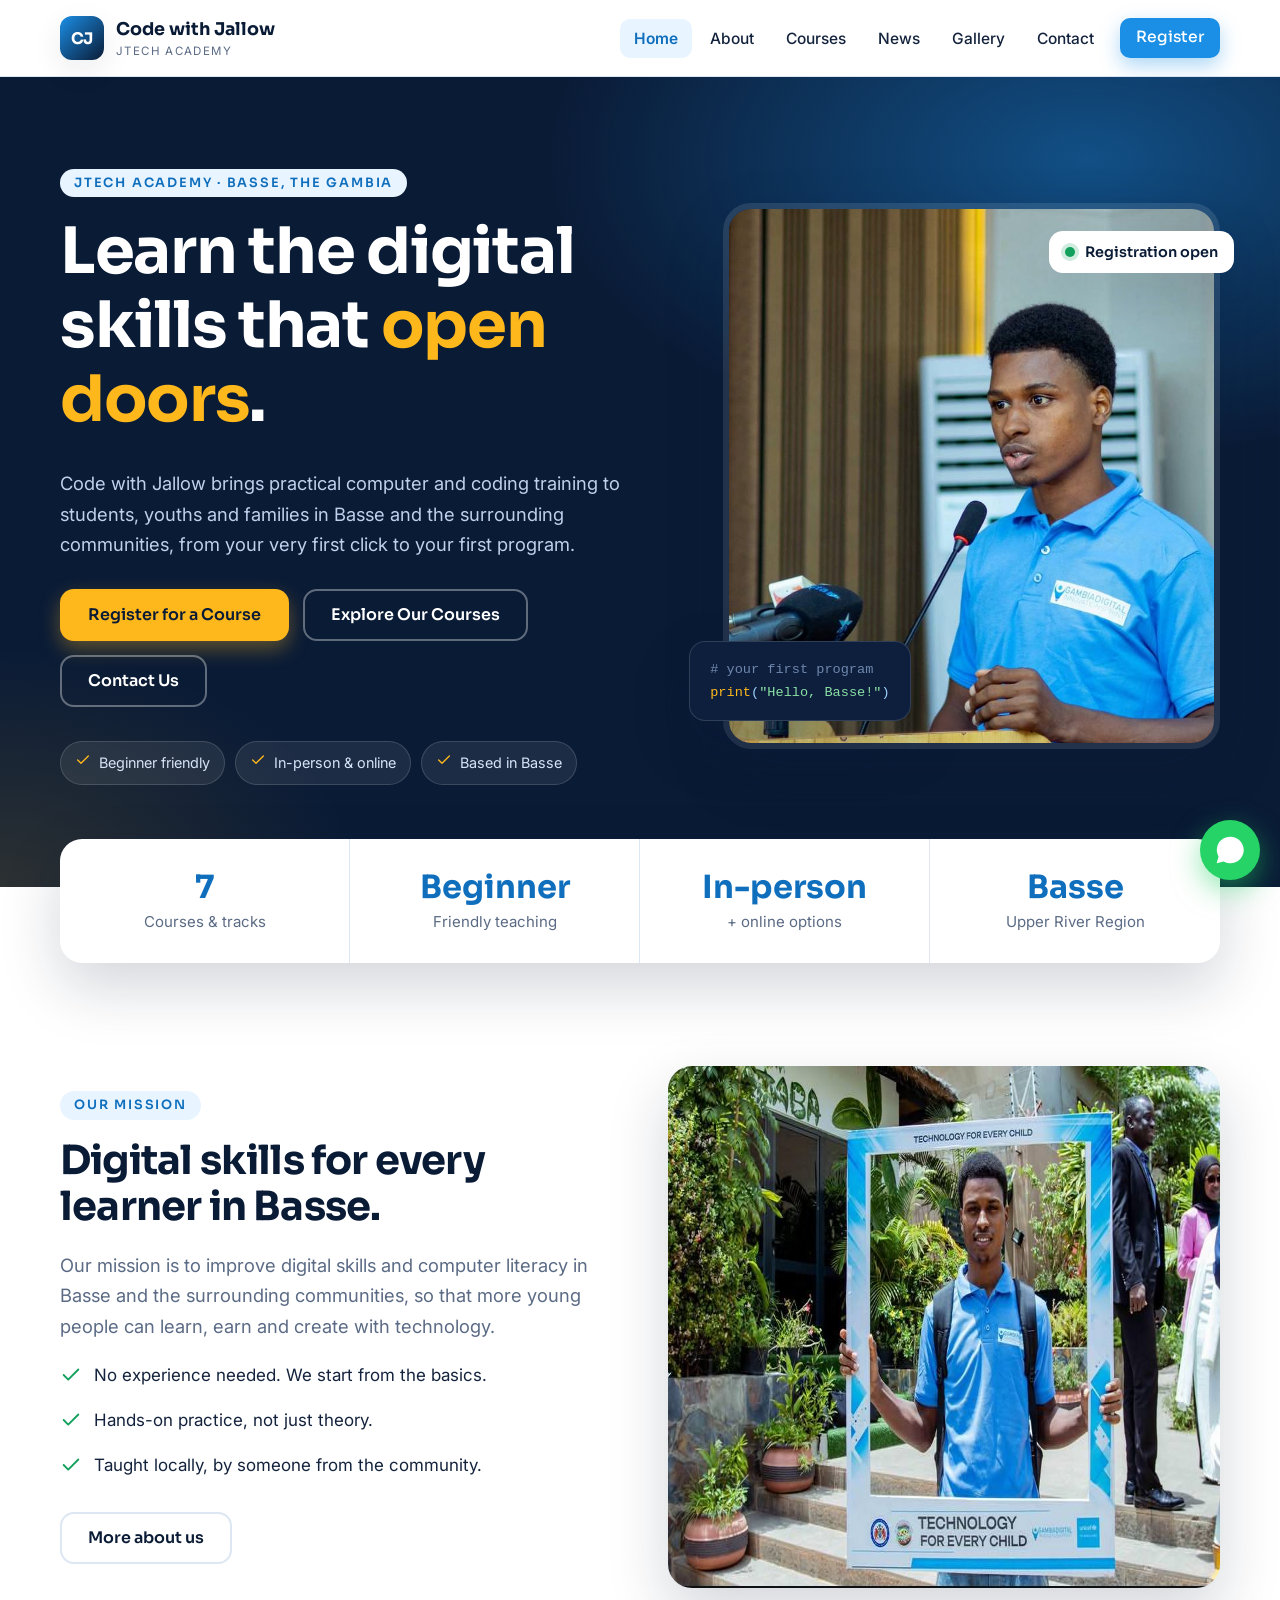
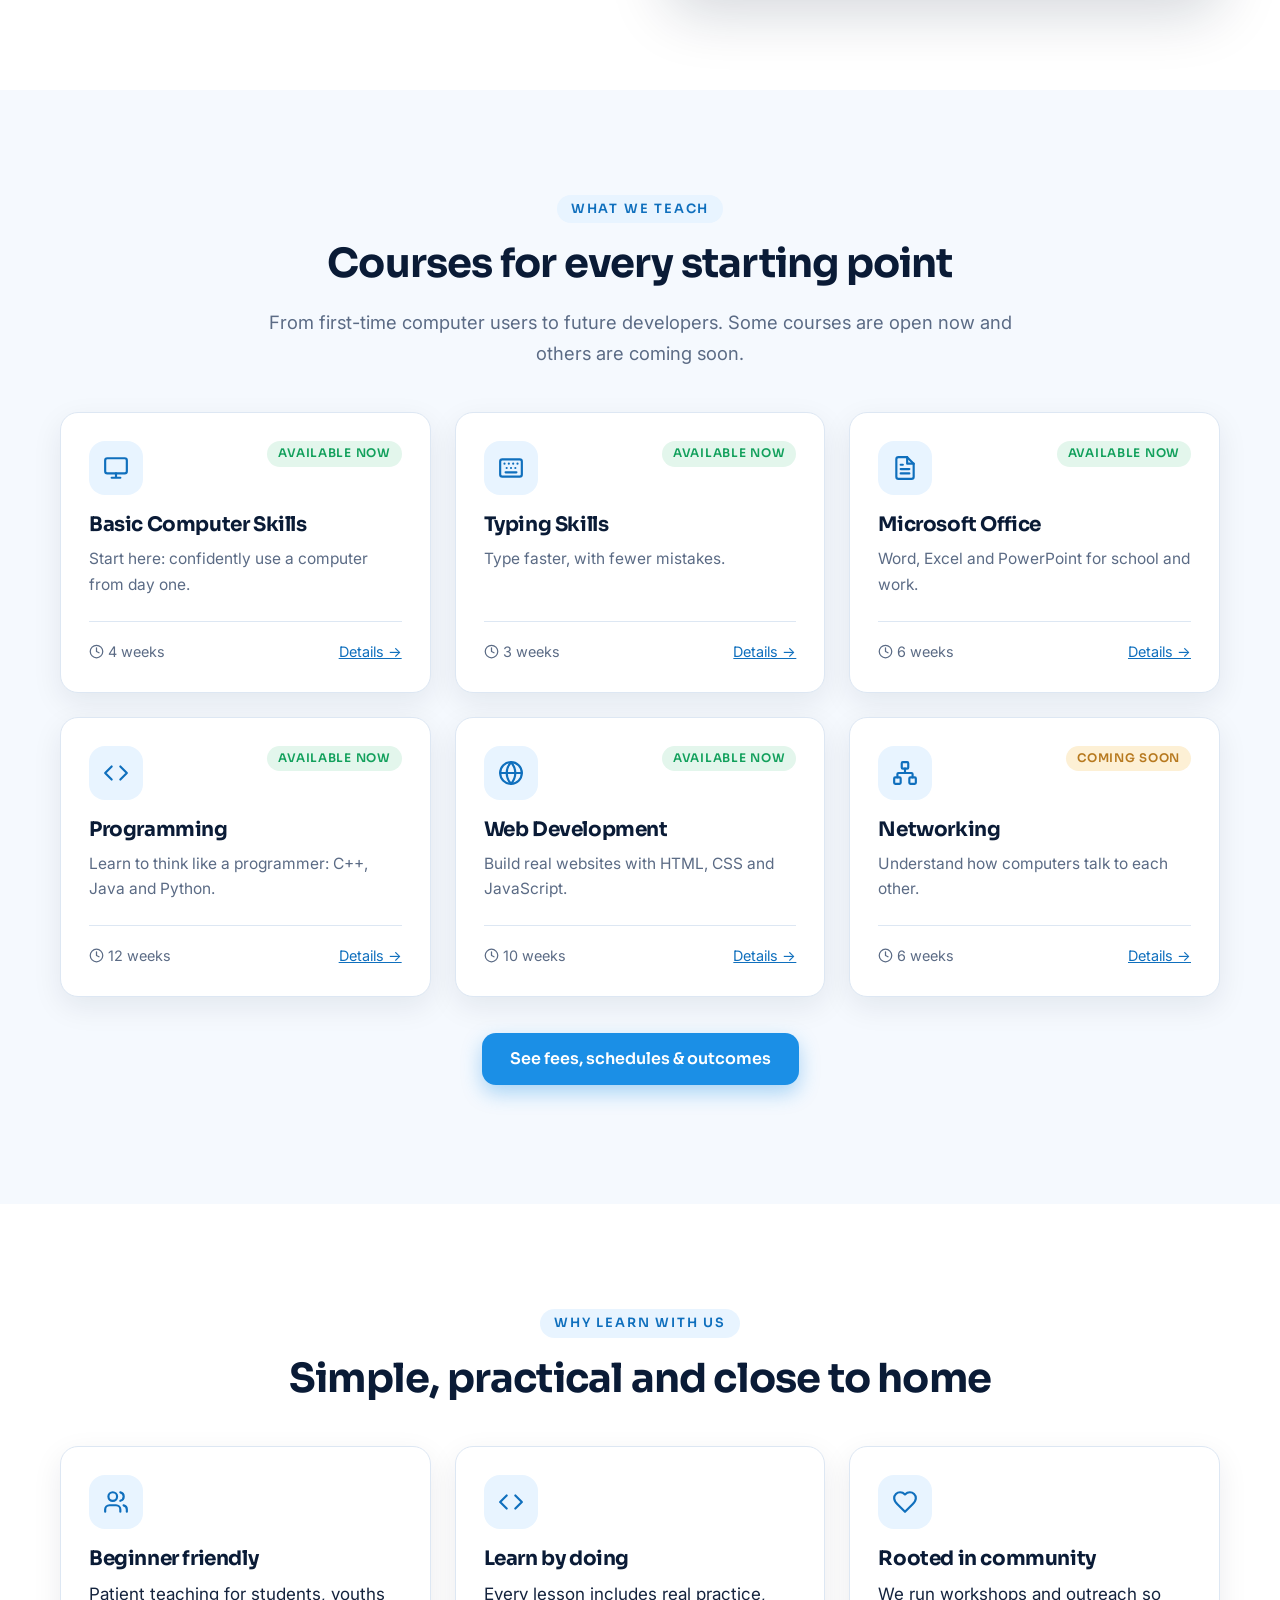
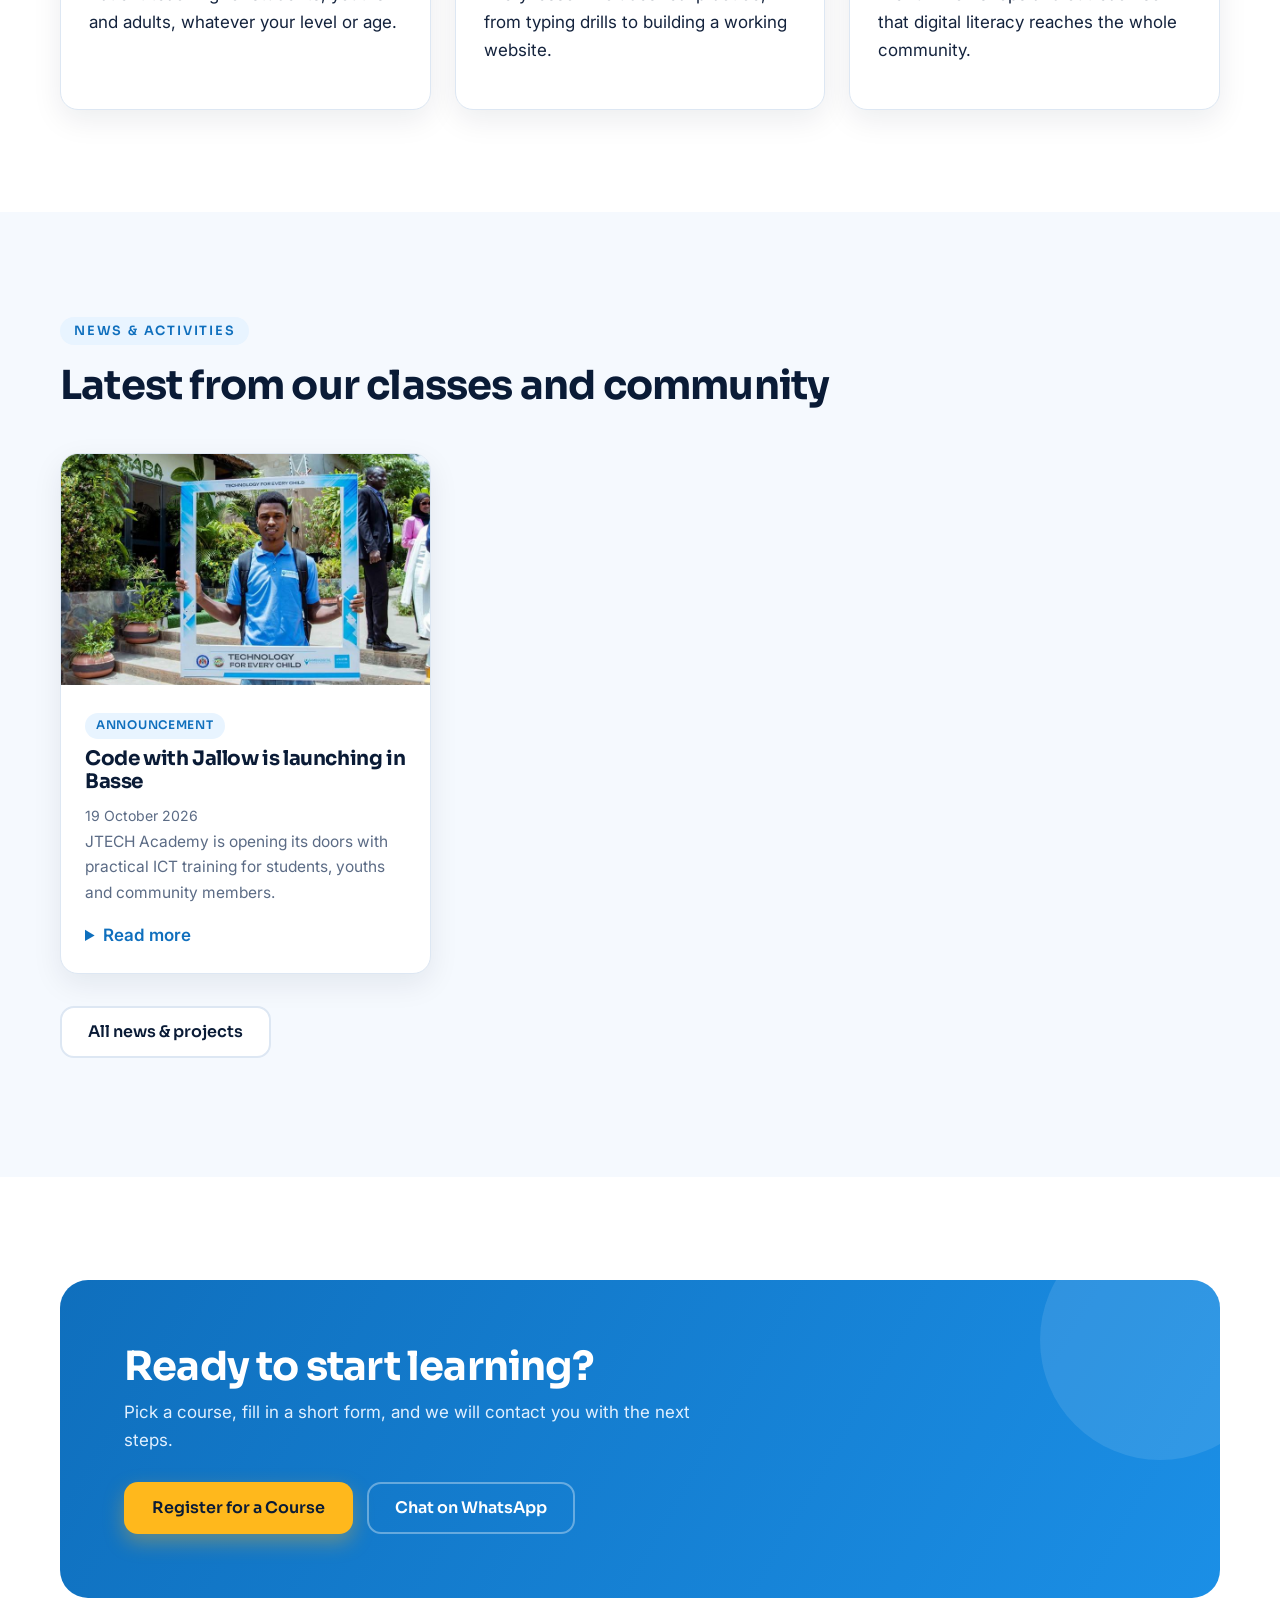
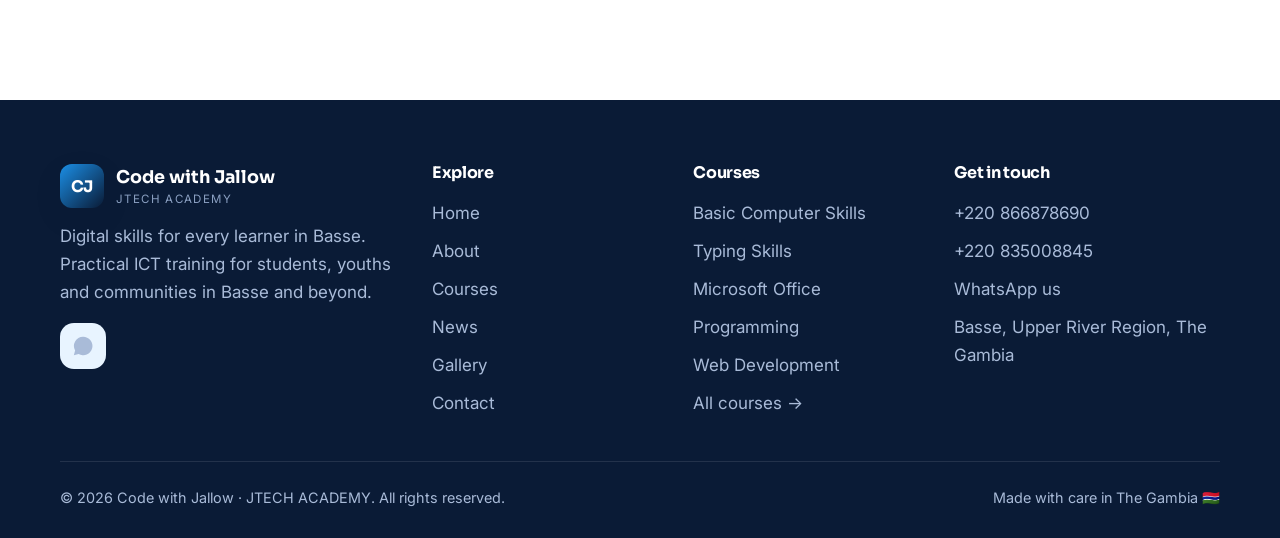
==== index.html @ c0a083db "rough work, V1" ====
<!doctype html>
<html lang="en">
<head>
  <meta charset="utf-8">
  <meta name="viewport" content="width=device-width, initial-scale=1">
  <title>Code with Jallow | ICT & Coding Training in Basse, The Gambia</title>
  <meta name="description" content="Code with Jallow (JTECH Academy) offers practical computer skills, typing, Microsoft Office, programming and web development training in Basse, Upper River Region, The Gambia. Register today.">
  <link rel="canonical" href="https://www.example.com/">
  <meta property="og:title" content="Code with Jallow | ICT & Coding Training in Basse">
  <meta property="og:description" content="Practical digital skills training for students, youths and communities in Basse, The Gambia.">
  <meta property="og:type" content="website">
  <meta property="og:image" content="images/jallow-tech-for-every-child.jpg">
  <meta name="theme-color" content="#0a1b36">
  <link rel="icon" href="images/favicon.svg" type="image/svg+xml">
  <link rel="preconnect" href="https://fonts.googleapis.com">
  <link rel="preconnect" href="https://fonts.gstatic.com" crossorigin>
  <link href="https://fonts.googleapis.com/css2?family=Inter:wght@400;500;600&family=Sora:wght@500;600;700&display=swap" rel="stylesheet">
  <link rel="stylesheet" href="css/style.css">
  <script type="application/ld+json">
  {"@context":"https://schema.org","@type":"EducationalOrganization","name":"Code with Jallow","alternateName":"JTECH Academy","description":"ICT and programming training in Basse, The Gambia","address":{"@type":"PostalAddress","addressLocality":"Basse","addressRegion":"Upper River Region","addressCountry":"GM"},"telephone":["+220866878690","+220835008845"]}
  </script>
</head>
<body data-page="home">
  <a class="skip" href="#main">Skip to content</a>
  <header id="site-header"></header>

  <main id="main">
    <section class="hero">
      <div class="container">
        <div>
          <span class="eyebrow">JTECH Academy · Basse, The Gambia</span>
          <h1>Learn the digital skills that <em>open doors</em>.</h1>
          <p class="lead">Code with Jallow brings practical computer and coding training to students, youths and families in Basse and the surrounding communities, from your very first click to your first program.</p>
          <div class="btn-row">
            <a class="btn btn-sun" href="register.html">Register for a Course</a>
            <a class="btn btn-ghost" href="courses.html">Explore Our Courses</a>
            <a class="btn btn-ghost" href="contact.html">Contact Us</a>
          </div>
          <div class="hero-badges">
            <span class="badge"><span data-icon="check"></span>Beginner friendly</span>
            <span class="badge"><span data-icon="check"></span>In-person &amp; online</span>
            <span class="badge"><span data-icon="check"></span>Based in Basse</span>
          </div>
        </div>
        <div class="hero-visual">
          <div class="hero-photo"><img src="images/jallow-speaking.jpg" alt="Jallow speaking at a digital innovation event" width="828" height="958" fetchpriority="high"></div>
          <div class="float-chip"><span class="dot"></span>Registration open</div>
          <div class="code-card" aria-hidden="true">
            <span class="c"># your first program</span><br>
            <span class="k">print</span>(<span class="s">"Hello, Basse!"</span>)
          </div>
        </div>
      </div>
    </section>

    <section class="stats">
      <div class="container">
        <div class="stats-grid">
          <div class="stat"><strong>7</strong><span>Courses &amp; tracks</span></div>
          <div class="stat"><strong>Beginner</strong><span>Friendly teaching</span></div>
          <div class="stat"><strong>In-person</strong><span>+ online options</span></div>
          <div class="stat"><strong>Basse</strong><span>Upper River Region</span></div>
        </div>
      </div>
    </section>

    <section class="section">
      <div class="container split">
        <div>
          <span class="eyebrow">Our mission</span>
          <h2>Digital skills for every learner in Basse.</h2>
          <p class="lead">Our mission is to improve digital skills and computer literacy in Basse and the surrounding communities, so that more young people can learn, earn and create with technology.</p>
          <ul class="checks">
            <li><span data-icon="check"></span>No experience needed. We start from the basics.</li>
            <li><span data-icon="check"></span>Hands-on practice, not just theory.</li>
            <li><span data-icon="check"></span>Taught locally, by someone from the community.</li>
          </ul>
          <a class="btn btn-outline" href="about.html">More about us</a>
        </div>
        <img src="images/jallow-tech-for-every-child.jpg" alt="Jallow holding a 'Technology for Every Child' frame" loading="lazy" width="828" height="522">
      </div>
    </section>

    <section class="section soft">
      <div class="container">
        <div class="section-head center">
          <span class="eyebrow">What we teach</span>
          <h2>Courses for every starting point</h2>
          <p class="lead">From first-time computer users to future developers. Some courses are open now and others are coming soon.</p>
        </div>
        <div class="grid grid-3" data-render="featured-courses"></div>
        <p class="center" style="margin-top:36px"><a class="btn btn-primary" href="courses.html">See fees, schedules &amp; outcomes</a></p>
      </div>
    </section>

    <section class="section">
      <div class="container">
        <div class="section-head center">
          <span class="eyebrow">Why learn with us</span>
          <h2>Simple, practical and close to home</h2>
        </div>
        <div class="grid grid-3">
          <div class="card reveal"><div class="icon-box" data-icon="users"></div><h3>Beginner friendly</h3><p>Patient teaching for students, youths and adults, whatever your level or age.</p></div>
          <div class="card reveal"><div class="icon-box" data-icon="code"></div><h3>Learn by doing</h3><p>Every lesson includes real practice, from typing drills to building a working website.</p></div>
          <div class="card reveal"><div class="icon-box" data-icon="heart"></div><h3>Rooted in community</h3><p>We run workshops and outreach so that digital literacy reaches the whole community.</p></div>
        </div>
      </div>
    </section>

    <section class="section soft">
      <div class="container">
        <div class="section-head">
          <span class="eyebrow">News &amp; activities</span>
          <h2>Latest from our classes and community</h2>
        </div>
        <div class="grid grid-3" data-render="latest-posts"></div>
        <p style="margin-top:32px"><a class="btn btn-outline" href="news.html">All news &amp; projects</a></p>
      </div>
    </section>

    <section class="section">
      <div class="container">
        <div class="cta">
          <div style="position:relative;z-index:1">
            <h2>Ready to start learning?</h2>
            <p>Pick a course, fill in a short form, and we will contact you with the next steps.</p>
          </div>
          <div class="btn-row">
            <a class="btn btn-sun" href="register.html">Register for a Course</a>
            <a class="btn btn-ghost" data-wa="Hello! I would like to know more about Code with Jallow." href="#" target="_blank" rel="noopener">Chat on WhatsApp</a>
          </div>
        </div>
      </div>
    </section>
  </main>

  <footer id="site-footer"></footer>
  <script src="js/data.js"></script>
  <script src="js/main.js"></script>
</body>
</html>
---- css/style.css ----
/* ==========================================================================
   Code with Jallow — styles
   Palette taken from the brand photos: sky blue + deep navy + sun yellow.
   ========================================================================== */
:root {
  --navy: #0a1b36;
  --navy-2: #12294d;
  --blue: #1b8fe6;
  --blue-dark: #0f6fbd;
  --sky: #e8f4ff;
  --sun: #ffb81c;
  --ink: #14233d;
  --muted: #5b6b85;
  --line: #dde7f3;
  --bg: #ffffff;
  --soft: #f5f9fe;
  --ok: #12a05c;
  --soon: #b7791f;
  --radius: 18px;
  --shadow: 0 10px 30px rgba(10, 27, 54, 0.08);
  --shadow-lg: 0 24px 60px rgba(10, 27, 54, 0.18);
  --font-head: "Sora", system-ui, sans-serif;
  --font-body: "Inter", system-ui, sans-serif;
}

*, *::before, *::after { box-sizing: border-box; }
html { scroll-behavior: smooth; }
body {
  margin: 0;
  font-family: var(--font-body);
  color: var(--ink);
  background: var(--bg);
  line-height: 1.65;
  font-size: 17px;
  -webkit-font-smoothing: antialiased;
}
img { max-width: 100%; display: block; }
a { color: var(--blue-dark); }
h1, h2, h3, h4 { font-family: var(--font-head); line-height: 1.15; margin: 0 0 .5em; color: var(--navy); letter-spacing: -0.02em; }
h1 { font-size: clamp(2.3rem, 5.4vw, 4rem); }
h2 { font-size: clamp(1.7rem, 3.4vw, 2.5rem); }
h3 { font-size: 1.25rem; }
p { margin: 0 0 1em; }
.container { width: min(1160px, 100% - 40px); margin-inline: auto; }
.section { padding: clamp(56px, 8vw, 104px) 0; }
.section.soft { background: var(--soft); }
.section.dark { background: var(--navy); color: #cfdcf2; }
.section.dark h2, .section.dark h3 { color: #fff; }
.eyebrow {
  display: inline-block; font: 600 .8rem/1 var(--font-head); letter-spacing: .14em; text-transform: uppercase;
  color: var(--blue-dark); background: var(--sky); padding: 8px 14px; border-radius: 99px; margin-bottom: 18px;
}
.dark .eyebrow { background: rgba(255,255,255,.1); color: var(--sun); }
.lead { font-size: 1.15rem; color: var(--muted); max-width: 62ch; }
.dark .lead { color: #b6c6e2; }
.center { text-align: center; }
.center .lead { margin-inline: auto; }
.section-head { margin-bottom: 44px; }
.skip { position: absolute; left: -999px; top: 8px; background: var(--sun); color: var(--navy); padding: 10px 16px; border-radius: 8px; z-index: 100; }
.skip:focus { left: 8px; }
:focus-visible { outline: 3px solid var(--sun); outline-offset: 3px; }

/* Buttons */
.btn {
  display: inline-flex; align-items: center; justify-content: center; gap: 10px;
  font: 600 1rem/1 var(--font-head); padding: 16px 26px; border-radius: 14px; border: 2px solid transparent;
  text-decoration: none; cursor: pointer; transition: transform .15s ease, box-shadow .15s ease, background .15s ease;
}
.btn:hover { transform: translateY(-2px); }
.btn-primary { background: var(--blue); color: #fff; box-shadow: 0 8px 20px rgba(27,143,230,.35); }
.btn-primary:hover { background: var(--blue-dark); }
.btn-sun { background: var(--sun); color: var(--navy); box-shadow: 0 8px 20px rgba(255,184,28,.35); }
.btn-ghost { background: transparent; border-color: rgba(255,255,255,.35); color: #fff; }
.btn-ghost:hover { background: rgba(255,255,255,.1); }
.btn-outline { border-color: var(--line); color: var(--navy); background: #fff; }
.btn-outline:hover { border-color: var(--blue); color: var(--blue-dark); }
.btn-sm { padding: 12px 18px; font-size: .92rem; border-radius: 12px; }
.btn-row { display: flex; flex-wrap: wrap; gap: 14px; }
.btn svg { width: 20px; height: 20px; }

/* Header */
.site-header { position: sticky; top: 0; z-index: 50; background: rgba(255,255,255,.92); backdrop-filter: blur(12px); border-bottom: 1px solid var(--line); }
.nav { display: flex; align-items: center; justify-content: space-between; height: 76px; gap: 20px; }
.brand { display: flex; align-items: center; gap: 12px; text-decoration: none; color: var(--navy); }
.brand-mark {
  width: 44px; height: 44px; border-radius: 12px; background: linear-gradient(135deg, var(--blue), var(--navy));
  color: #fff; display: grid; place-items: center; font: 700 1rem var(--font-head); letter-spacing: -0.04em; box-shadow: var(--shadow);
}
.brand-text { line-height: 1.1; }
.brand-text strong { display: block; font: 700 1.1rem var(--font-head); }
.brand-text small { font-size: .72rem; letter-spacing: .12em; text-transform: uppercase; color: var(--muted); }
.nav-links { display: flex; align-items: center; gap: 4px; list-style: none; margin: 0; padding: 0; }
.nav-links a { text-decoration: none; color: var(--ink); font-weight: 500; padding: 10px 14px; border-radius: 10px; font-size: .97rem; }
.nav-links a:hover { background: var(--sky); }
.nav-links a[aria-current="page"] { color: var(--blue-dark); background: var(--sky); font-weight: 600; }
.nav-links .btn { color: #fff; margin-left: 8px; }
.nav-links .btn:hover { background: var(--blue-dark); }
.menu-btn { display: none; background: none; border: 1px solid var(--line); border-radius: 12px; width: 46px; height: 46px; cursor: pointer; color: var(--navy); }
.menu-btn svg { width: 24px; height: 24px; margin: auto; }

/* Hero */
.hero { position: relative; background: var(--navy); color: #fff; overflow: hidden; padding: clamp(48px, 7vw, 96px) 0 clamp(64px, 8vw, 110px); }
.hero::before {
  content: ""; position: absolute; inset: 0;
  background:
    radial-gradient(900px 500px at 85% 10%, rgba(27,143,230,.45), transparent 60%),
    radial-gradient(600px 400px at 0% 100%, rgba(255,184,28,.14), transparent 60%);
}
.hero .container { position: relative; display: grid; grid-template-columns: 1.1fr .9fr; gap: 56px; align-items: center; }
.hero h1 { color: #fff; }
.hero h1 em { font-style: normal; color: var(--sun); }
.hero .lead { color: #bfd0ec; margin-bottom: 30px; }
.hero-badges { display: flex; flex-wrap: wrap; gap: 10px; margin-top: 34px; }
.badge { display: inline-flex; align-items: center; gap: 8px; font-size: .9rem; color: #d7e4f8; background: rgba(255,255,255,.08); border: 1px solid rgba(255,255,255,.14); padding: 9px 14px; border-radius: 99px; }
.badge svg { width: 16px; height: 16px; color: var(--sun); }
.hero-visual { position: relative; }
.hero-photo { border-radius: 28px; overflow: hidden; box-shadow: var(--shadow-lg); border: 6px solid rgba(255,255,255,.1); aspect-ratio: 4/4.4; }
.hero-photo img { width: 100%; height: 100%; object-fit: cover; object-position: 50% 20%; }
.code-card {
  position: absolute; left: -34px; bottom: 28px; background: #0d1f3d; color: #9fd0ff; border: 1px solid rgba(255,255,255,.14);
  padding: 16px 20px; border-radius: 16px; font: 500 .85rem/1.7 ui-monospace, Consolas, monospace; box-shadow: var(--shadow-lg);
}
.code-card .k { color: #ffb81c; } .code-card .s { color: #8be0a4; } .code-card .c { color: #6f87ad; }
.float-chip {
  position: absolute; right: -14px; top: 28px; background: #fff; color: var(--navy); padding: 12px 16px; border-radius: 14px;
  box-shadow: var(--shadow-lg); font: 600 .9rem var(--font-head); display: flex; align-items: center; gap: 10px;
}
.float-chip .dot { width: 10px; height: 10px; border-radius: 50%; background: var(--ok); box-shadow: 0 0 0 4px rgba(18,160,92,.2); }

/* Stats */
.stats { margin-top: -48px; position: relative; z-index: 2; }
.stats-grid { display: grid; grid-template-columns: repeat(4, 1fr); background: #fff; border-radius: 22px; box-shadow: var(--shadow-lg); overflow: hidden; }
.stat { padding: 28px 24px; text-align: center; border-right: 1px solid var(--line); }
.stat:last-child { border-right: 0; }
.stat strong { display: block; font: 700 2rem var(--font-head); color: var(--blue-dark); }
.stat span { color: var(--muted); font-size: .94rem; }

/* Grids and cards */
.grid { display: grid; gap: 24px; }
.grid-3 { grid-template-columns: repeat(3, 1fr); }
.grid-2 { grid-template-columns: repeat(2, 1fr); }
.card { background: #fff; border: 1px solid var(--line); border-radius: var(--radius); padding: 28px; box-shadow: var(--shadow); }
.icon-box { width: 54px; height: 54px; border-radius: 16px; background: var(--sky); color: var(--blue-dark); display: grid; place-items: center; margin-bottom: 18px; }
.icon-box svg { width: 26px; height: 26px; }

.course-card { display: flex; flex-direction: column; transition: transform .2s ease, box-shadow .2s ease; }
.course-card:hover { transform: translateY(-4px); box-shadow: var(--shadow-lg); }
.course-card p { color: var(--muted); font-size: .97rem; flex: 1; }
.course-card .meta { display: flex; justify-content: space-between; align-items: center; gap: 10px; margin-top: 8px; padding-top: 18px; border-top: 1px solid var(--line); font-size: .9rem; color: var(--muted); }
.mini { width: 15px; height: 15px; vertical-align: -2px; }
.tag { display: inline-block; font: 600 .74rem/1 var(--font-head); letter-spacing: .06em; text-transform: uppercase; padding: 7px 11px; border-radius: 99px; }
.tag.available { background: #e3f6ec; color: var(--ok); }
.tag.coming-soon { background: #fdf0d5; color: var(--soon); }
.card-top { display: flex; justify-content: space-between; align-items: flex-start; }

/* Mission split */
.split { display: grid; grid-template-columns: 1fr 1fr; gap: 56px; align-items: center; }
.split img { border-radius: 24px; box-shadow: var(--shadow-lg); width: 100%; }
.checks { list-style: none; padding: 0; margin: 20px 0 28px; display: grid; gap: 12px; }
.checks li { display: flex; gap: 12px; align-items: flex-start; }
.checks svg { flex: none; width: 22px; height: 22px; color: var(--ok); margin-top: 3px; }
.dark .checks svg { color: var(--sun); }

/* Page header */
.page-hero { background: var(--navy); color: #fff; padding: 64px 0 72px; position: relative; overflow: hidden; }
.page-hero::before { content: ""; position: absolute; inset: 0; background: radial-gradient(700px 360px at 90% 0%, rgba(27,143,230,.4), transparent 60%); }
.page-hero .container { position: relative; }
.page-hero h1 { color: #fff; font-size: clamp(2rem, 4.6vw, 3.2rem); }
.page-hero p { color: #bfd0ec; max-width: 60ch; font-size: 1.1rem; margin: 0; }

/* Course detail cards (courses page) */
.course-detail { display: grid; grid-template-columns: 1.3fr 1fr; gap: 0; background: #fff; border: 1px solid var(--line); border-radius: 24px; overflow: hidden; box-shadow: var(--shadow); margin-bottom: 28px; scroll-margin-top: 100px; }
.course-detail .main { padding: 34px; }
.course-detail .side { padding: 34px; background: var(--soft); border-left: 1px solid var(--line); }
.course-detail h2 { font-size: 1.7rem; display: flex; align-items: center; gap: 14px; flex-wrap: wrap; }
.course-detail h4 { font-size: .8rem; letter-spacing: .12em; text-transform: uppercase; color: var(--muted); margin: 22px 0 10px; }
.pills { display: flex; flex-wrap: wrap; gap: 8px; list-style: none; padding: 0; margin: 0; }
.pills li { background: var(--sky); color: var(--blue-dark); font-weight: 600; font-size: .9rem; padding: 7px 13px; border-radius: 99px; }
.bullets { padding-left: 20px; margin: 0; }
.bullets li { margin-bottom: 6px; }
.facts { width: 100%; border-collapse: collapse; font-size: .96rem; }
.facts th, .facts td { text-align: left; padding: 12px 0; border-bottom: 1px solid var(--line); vertical-align: top; }
.facts th { color: var(--muted); font-weight: 500; width: 42%; }
.facts td { font-weight: 600; color: var(--navy); }
.fee { font: 700 1.5rem var(--font-head); color: var(--blue-dark); }
.fee.tbd { font-size: 1rem; color: var(--muted); font-weight: 600; }
.side .btn { width: 100%; margin-top: 22px; }

/* Filters */
.filters { display: flex; flex-wrap: wrap; gap: 10px; margin-bottom: 30px; }
.chip { font: 600 .92rem var(--font-head); padding: 10px 18px; border-radius: 99px; border: 1px solid var(--line); background: #fff; color: var(--ink); cursor: pointer; }
.chip[aria-pressed="true"] { background: var(--navy); color: #fff; border-color: var(--navy); }

/* Posts */
.post-card { padding: 0; overflow: hidden; display: flex; flex-direction: column; }
.post-card img { aspect-ratio: 16/10; object-fit: cover; width: 100%; background: var(--sky); }
.post-card .body { padding: 24px; }
.post-card time { color: var(--muted); font-size: .88rem; }
.post-card h3 { margin: 8px 0; }
.post-card p { color: var(--muted); font-size: .97rem; }
.empty { text-align: center; color: var(--muted); padding: 48px 20px; border: 2px dashed var(--line); border-radius: var(--radius); }

/* Gallery */
.gallery { columns: 3 280px; column-gap: 20px; }
.gallery figure { margin: 0 0 20px; break-inside: avoid; border-radius: 18px; overflow: hidden; position: relative; background: var(--sky); cursor: zoom-in; box-shadow: var(--shadow); }
.gallery img, .gallery iframe, .gallery video { width: 100%; display: block; }
.gallery iframe { aspect-ratio: 16/9; border: 0; }
.gallery figcaption { position: absolute; inset: auto 0 0 0; padding: 40px 16px 14px; color: #fff; font-size: .92rem; background: linear-gradient(transparent, rgba(10,27,54,.85)); }
.lightbox { position: fixed; inset: 0; background: rgba(10,27,54,.94); display: none; place-items: center; z-index: 200; padding: 24px; }
.lightbox.open { display: grid; }
.lightbox img { max-height: 86vh; border-radius: 12px; }
.lightbox button { position: absolute; top: 18px; right: 18px; background: #fff; border: 0; width: 46px; height: 46px; border-radius: 50%; font-size: 1.4rem; cursor: pointer; }
.lightbox p { color: #fff; text-align: center; margin-top: 14px; }

/* Forms */
.form-wrap { display: grid; grid-template-columns: 1.4fr 1fr; gap: 36px; align-items: start; }
.form-card { background: #fff; border: 1px solid var(--line); border-radius: 24px; padding: clamp(24px, 4vw, 40px); box-shadow: var(--shadow); }
.form-grid { display: grid; grid-template-columns: 1fr 1fr; gap: 20px; }
.field { display: flex; flex-direction: column; gap: 8px; }
.field.full { grid-column: 1 / -1; }
label, legend { font-weight: 600; font-size: .94rem; color: var(--navy); }
label .opt { color: var(--muted); font-weight: 400; }
input, select, textarea {
  font: inherit; color: var(--ink); background: #fff; border: 1.5px solid var(--line); border-radius: 12px; padding: 14px 16px; width: 100%; transition: border .15s, box-shadow .15s;
}
textarea { min-height: 140px; resize: vertical; }
input:focus, select:focus, textarea:focus { outline: none; border-color: var(--blue); box-shadow: 0 0 0 4px rgba(27,143,230,.15); }
.radio-row { display: flex; gap: 12px; flex-wrap: wrap; }
.radio-row label { display: flex; align-items: center; gap: 10px; font-weight: 500; padding: 13px 18px; border: 1.5px solid var(--line); border-radius: 12px; cursor: pointer; flex: 1; min-width: 140px; }
.radio-row input { width: auto; accent-color: var(--blue); }
.radio-row label:has(input:checked) { border-color: var(--blue); background: var(--sky); }
.radio-row label.disabled { opacity: .45; cursor: not-allowed; }
.consent { display: flex; gap: 12px; align-items: flex-start; font-weight: 400; font-size: .92rem; color: var(--muted); }
.consent input { width: 20px; margin-top: 3px; accent-color: var(--blue); }
.hp { position: absolute; left: -9999px; height: 0; overflow: hidden; }
.note { font-size: .88rem; color: var(--muted); }
.success { display: none; text-align: center; padding: 30px 10px; }
.success.show { display: block; }
.success .tick { width: 76px; height: 76px; border-radius: 50%; background: #e3f6ec; color: var(--ok); display: grid; place-items: center; margin: 0 auto 20px; }
.success .tick svg { width: 38px; height: 38px; }
.form-error { background: #fdecec; color: #a12727; border-radius: 12px; padding: 14px 16px; margin-bottom: 18px; display: none; }
.form-error.show { display: block; }

.contact-list { list-style: none; padding: 0; margin: 0; display: grid; gap: 18px; }
.contact-list li { display: flex; gap: 16px; align-items: flex-start; }
.contact-list .icon-box { margin: 0; flex: none; width: 48px; height: 48px; }
.contact-list strong { display: block; color: var(--navy); font-family: var(--font-head); }
.contact-list a { color: var(--ink); text-decoration: none; }
.contact-list a:hover { color: var(--blue-dark); text-decoration: underline; }
.map { border: 0; width: 100%; height: 340px; border-radius: 20px; box-shadow: var(--shadow); }
.socials { display: flex; gap: 10px; flex-wrap: wrap; }
.socials a { width: 46px; height: 46px; border-radius: 14px; background: var(--sky); color: var(--blue-dark); display: grid; place-items: center; transition: .15s; }
.socials a:hover { background: var(--blue); color: #fff; transform: translateY(-2px); }
.socials svg { width: 22px; height: 22px; }

/* CTA band */
.cta { background: linear-gradient(120deg, var(--blue-dark), var(--blue)); color: #fff; border-radius: 28px; padding: clamp(34px, 6vw, 64px); display: flex; justify-content: space-between; align-items: center; gap: 28px; flex-wrap: wrap; position: relative; overflow: hidden; }
.cta::after { content: ""; position: absolute; right: -60px; top: -60px; width: 240px; height: 240px; border-radius: 50%; background: rgba(255,255,255,.1); }
.cta h2 { color: #fff; margin-bottom: 8px; }
.cta p { margin: 0; color: #e1f0ff; max-width: 52ch; }
.cta .btn-row { position: relative; z-index: 1; }

/* Footer */
.site-footer { background: var(--navy); color: #a9bbd8; padding: 64px 0 28px; margin-top: 0; }
.site-footer h4 { color: #fff; font-size: 1rem; margin-bottom: 16px; }
.site-footer a { color: #a9bbd8; text-decoration: none; }
.site-footer a:hover { color: #fff; }
.footer-grid { display: grid; grid-template-columns: 1.5fr 1fr 1fr 1.2fr; gap: 40px; margin-bottom: 44px; }
.footer-grid ul { list-style: none; padding: 0; margin: 0; display: grid; gap: 10px; }
.site-footer .brand { color: #fff; margin-bottom: 14px; }
.site-footer .brand-text small { color: #8ba0c2; }
.footer-bottom { border-top: 1px solid rgba(255,255,255,.1); padding-top: 24px; display: flex; justify-content: space-between; gap: 16px; flex-wrap: wrap; font-size: .9rem; }
.wa-float { position: fixed; right: 20px; bottom: 20px; z-index: 60; width: 60px; height: 60px; border-radius: 50%; background: #25d366; color: #fff; display: grid; place-items: center; box-shadow: 0 10px 28px rgba(37,211,102,.5); }
.wa-float svg { width: 32px; height: 32px; }

/* Gentle reveal (disabled for reduced-motion) */
.reveal { opacity: 0; transform: translateY(16px); transition: opacity .5s ease, transform .5s ease; }
.reveal.in { opacity: 1; transform: none; }
@media (prefers-reduced-motion: reduce) {
  .reveal { opacity: 1; transform: none; transition: none; }
  html { scroll-behavior: auto; }
  .btn, .course-card { transition: none; }
}

/* Responsive */
@media (max-width: 960px) {
  .hero .container, .split, .form-wrap, .course-detail { grid-template-columns: 1fr; }
  .course-detail .side { border-left: 0; border-top: 1px solid var(--line); }
  .hero-visual { max-width: 460px; margin-inline: auto; }
  .code-card { left: -10px; }
  .grid-3 { grid-template-columns: repeat(2, 1fr); }
  .stats-grid { grid-template-columns: repeat(2, 1fr); }
  .stat:nth-child(2) { border-right: 0; }
  .stat:nth-child(-n+2) { border-bottom: 1px solid var(--line); }
  .footer-grid { grid-template-columns: 1fr 1fr; }
}
@media (max-width: 860px) {
  .menu-btn { display: grid; }
  .nav-links {
    position: absolute; top: 76px; left: 0; right: 0; background: #fff; border-bottom: 1px solid var(--line); box-shadow: var(--shadow);
    flex-direction: column; align-items: stretch; padding: 14px 20px 22px; display: none;
  }
  .nav-links.open { display: flex; }
  .nav-links a { padding: 14px; }
  .nav-links .btn { margin: 8px 0 0; }
}
@media (max-width: 620px) {
  body { font-size: 16px; }
  .grid-3, .grid-2, .form-grid { grid-template-columns: 1fr; }
  .footer-grid { grid-template-columns: 1fr; }
  .code-card { display: none; }
  .stat strong { font-size: 1.35rem; }
  .stat { padding: 22px 12px; }
  .float-chip { right: 8px; }
  .btn-row .btn { flex: 1 1 100%; }
  .course-detail .main, .course-detail .side { padding: 24px; }
}
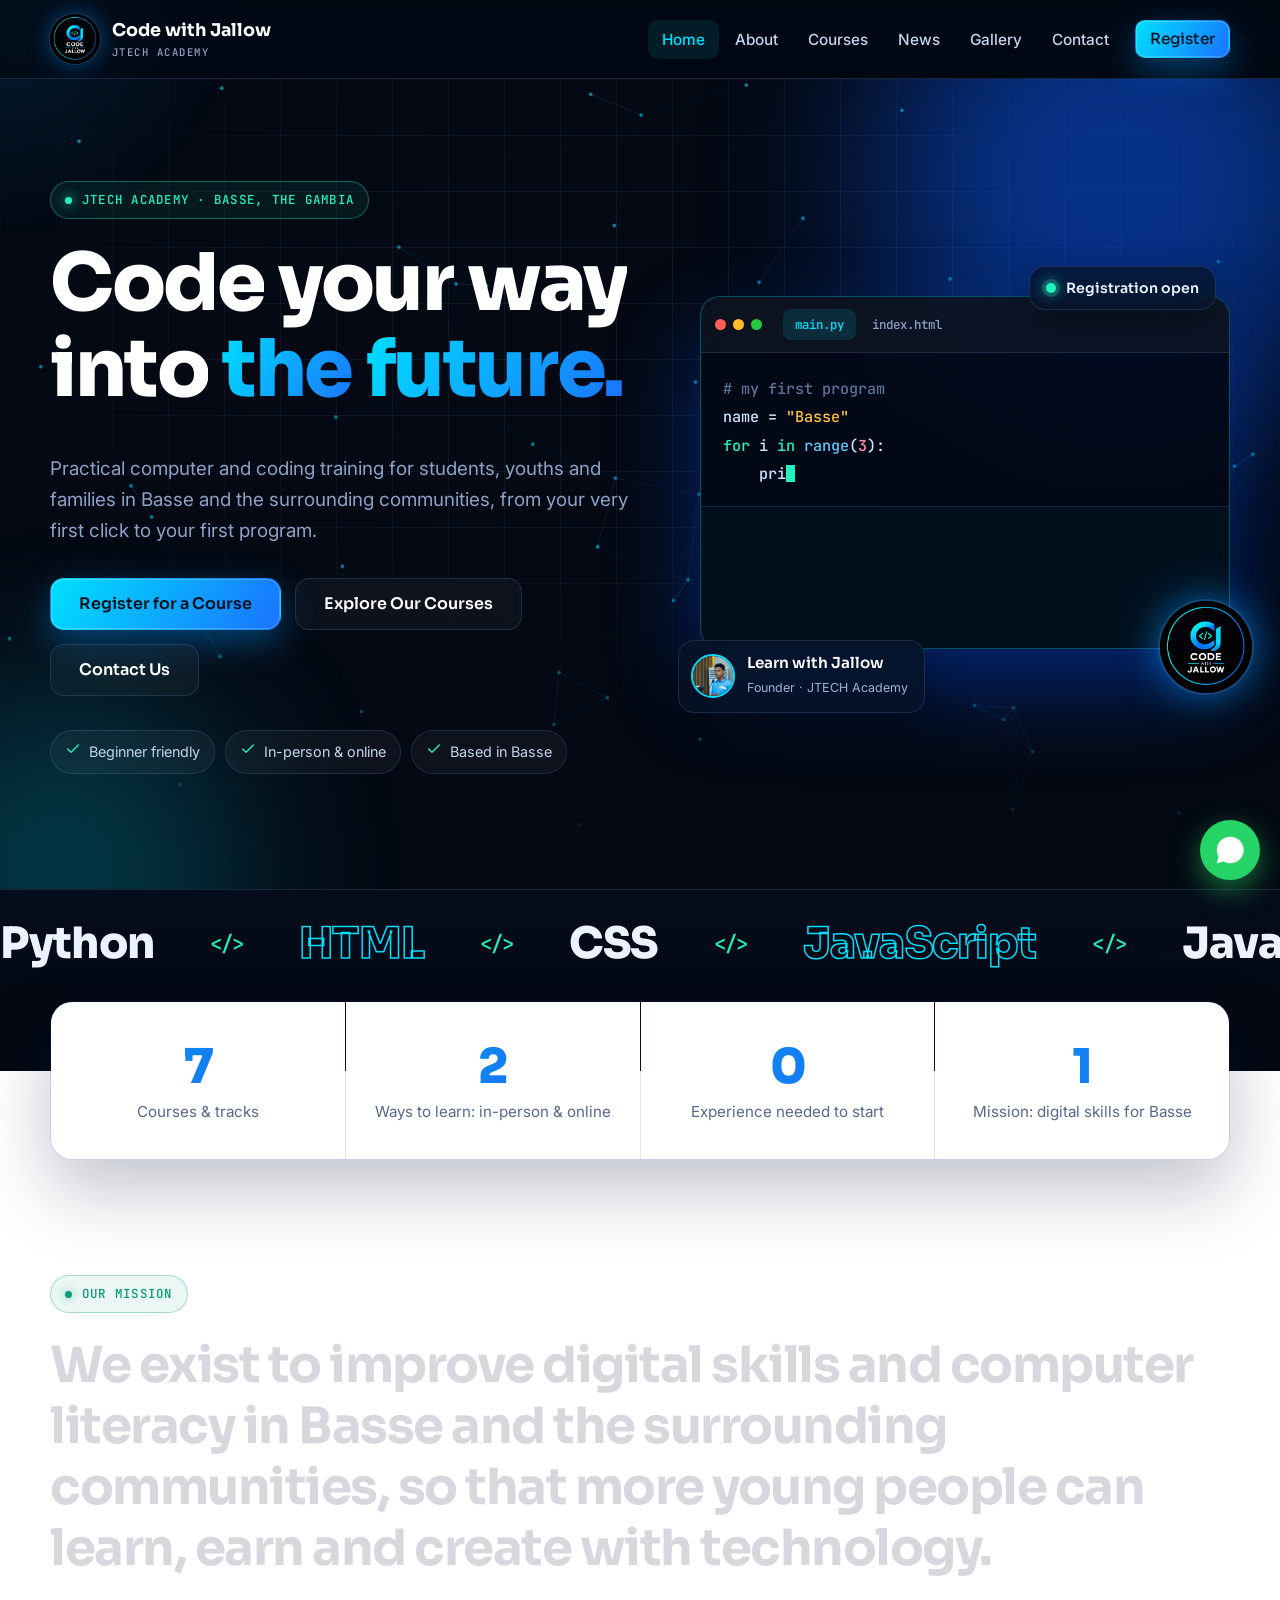
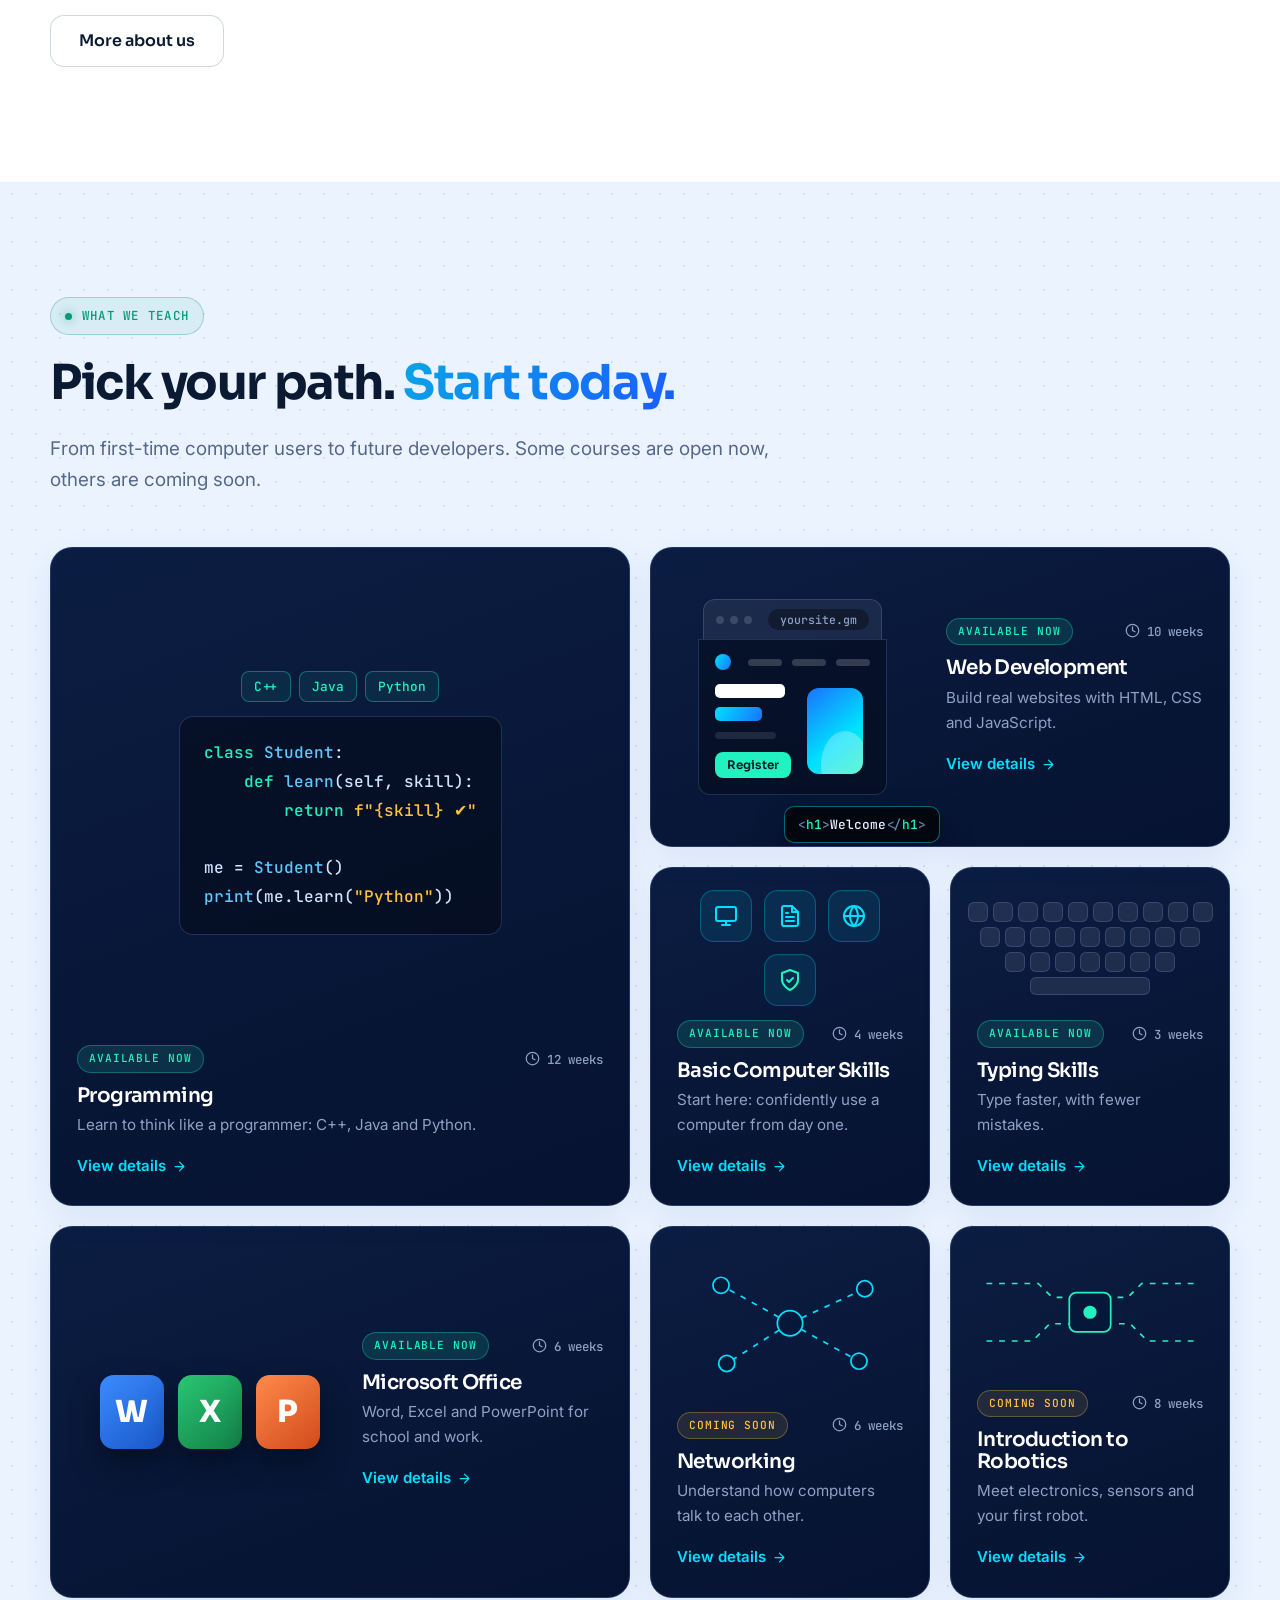
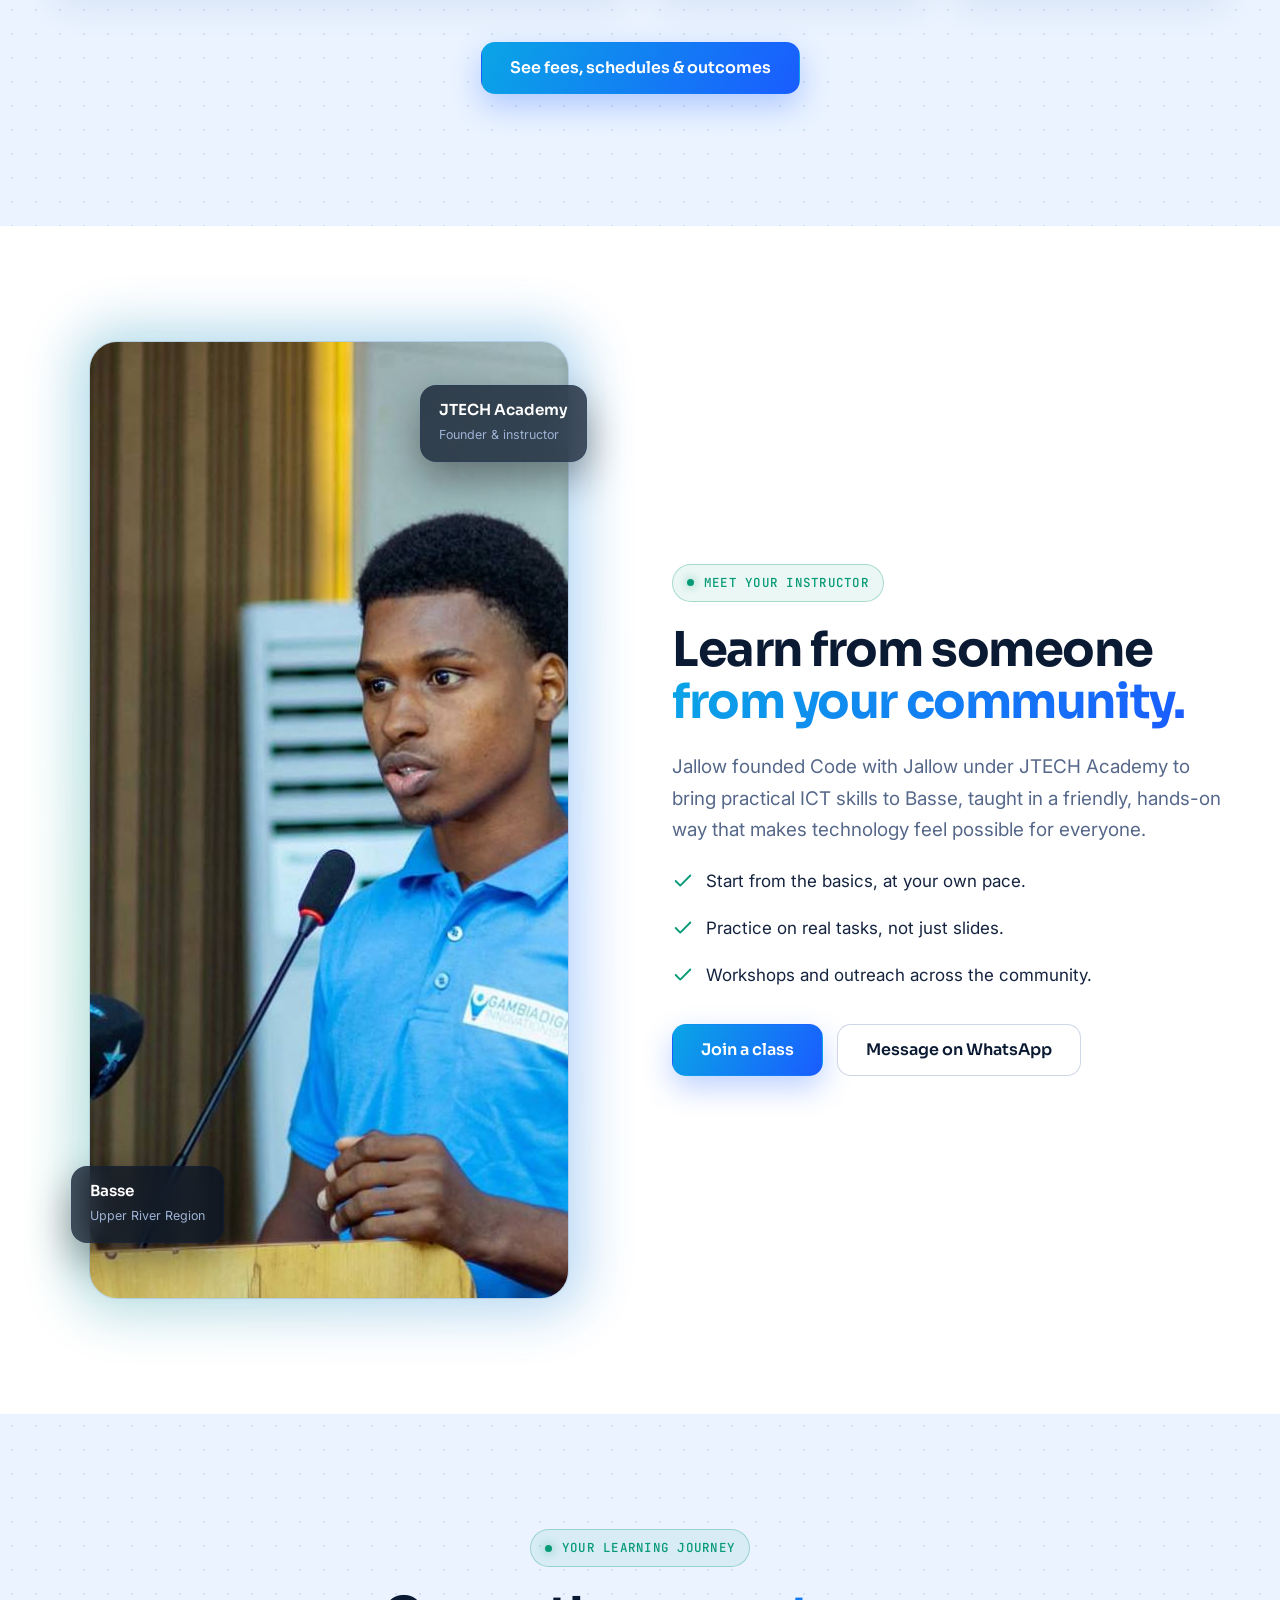
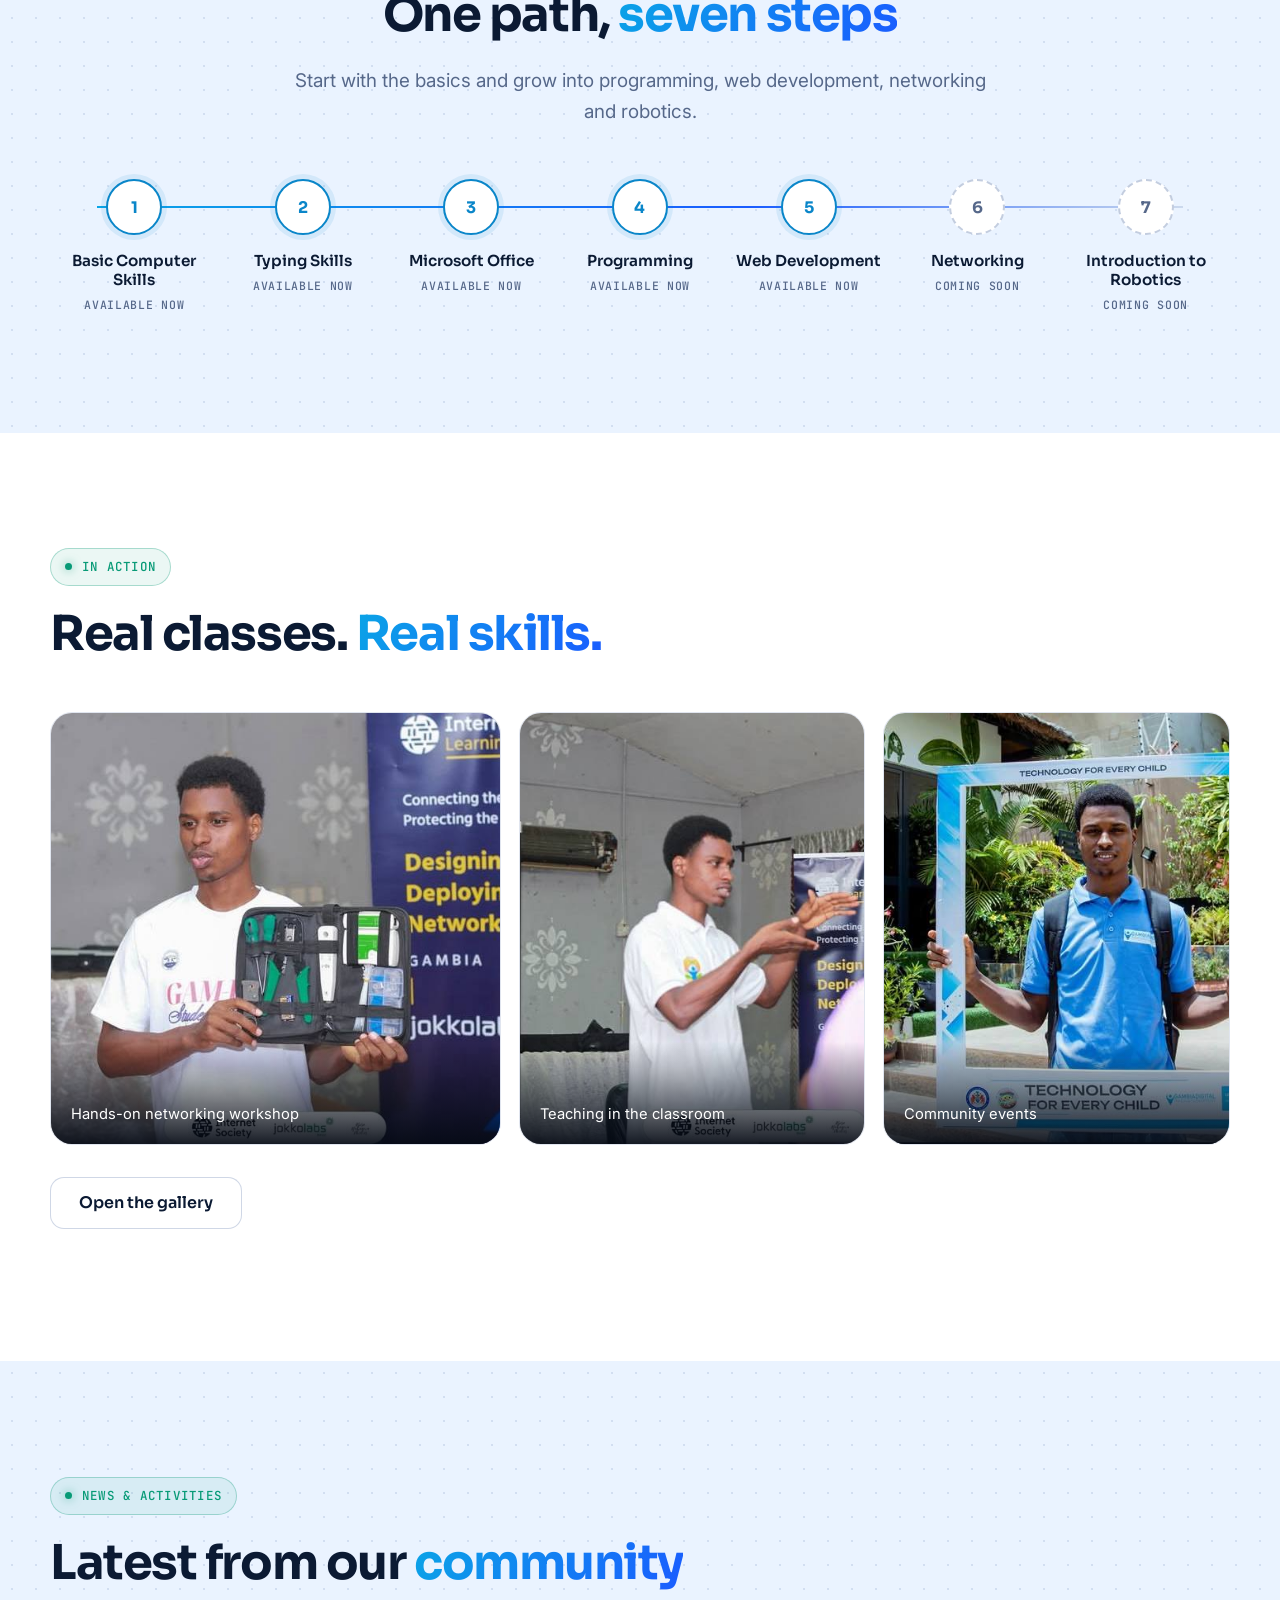
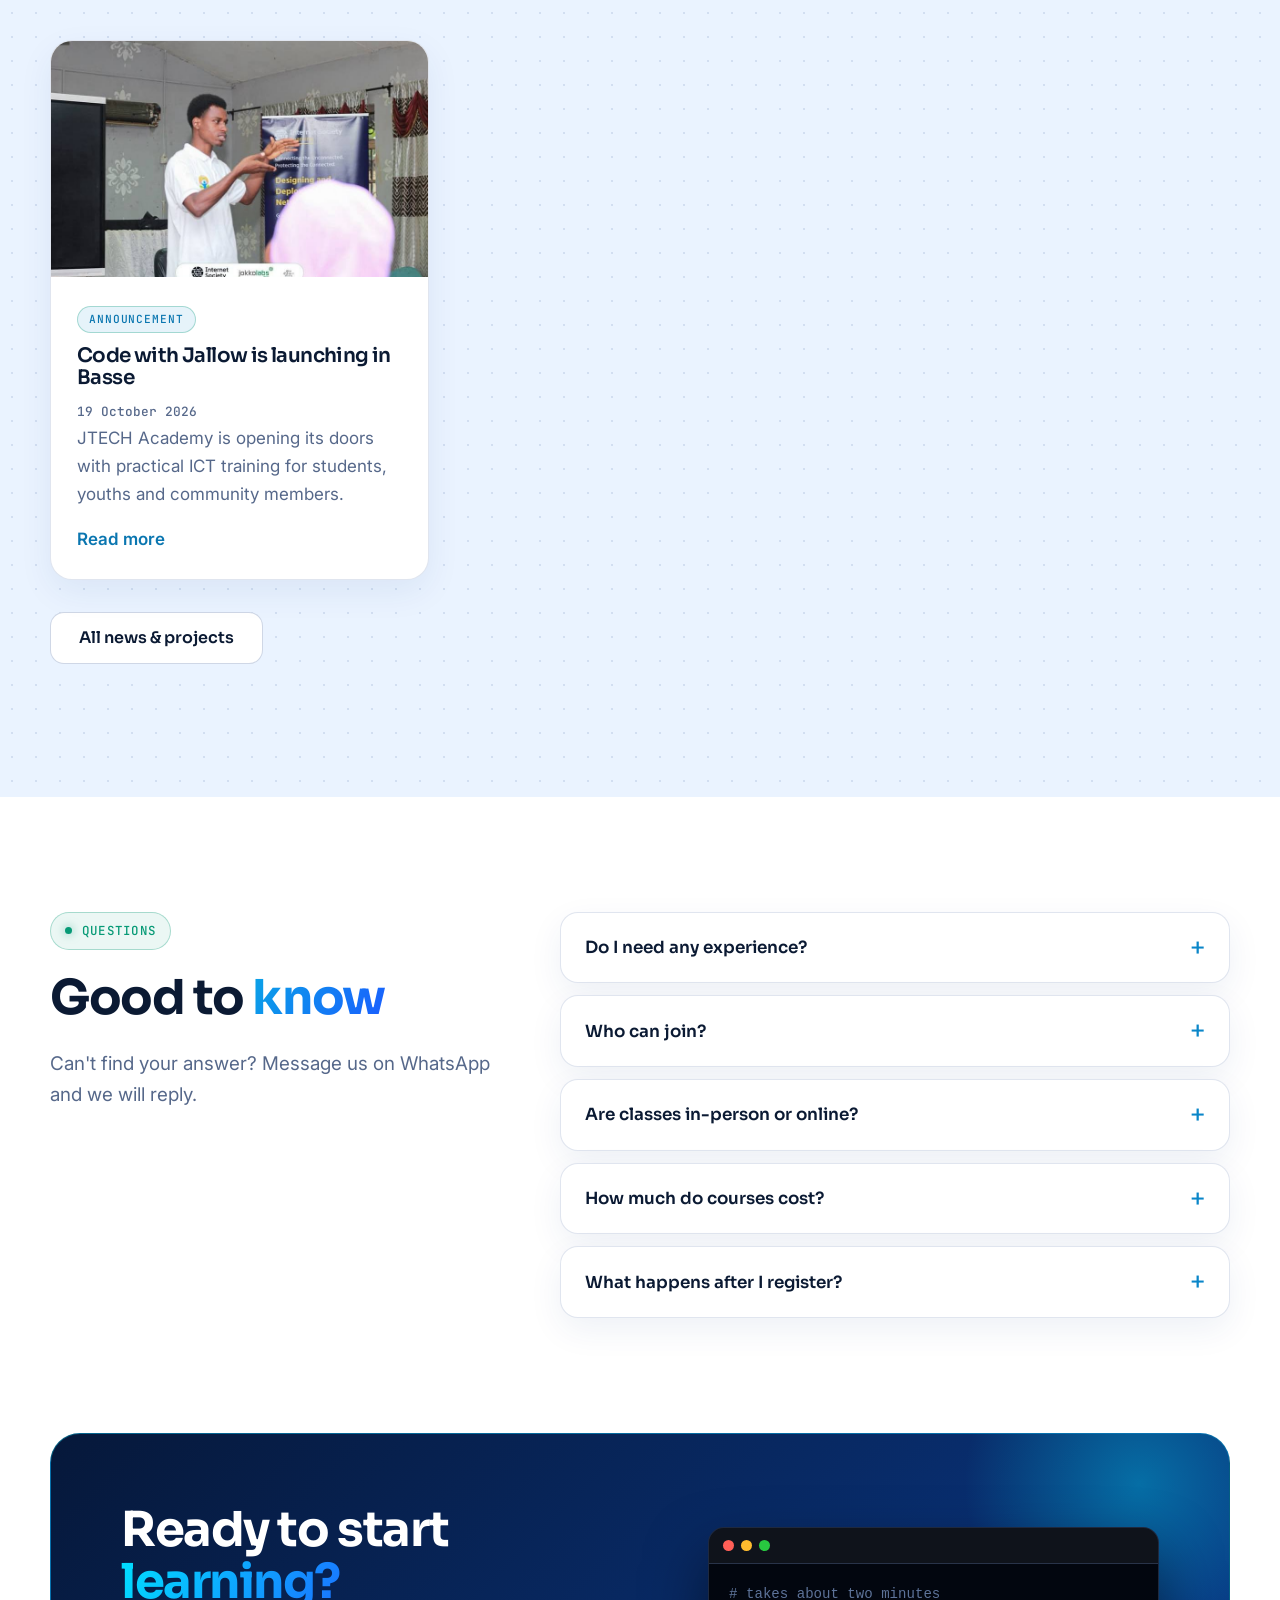
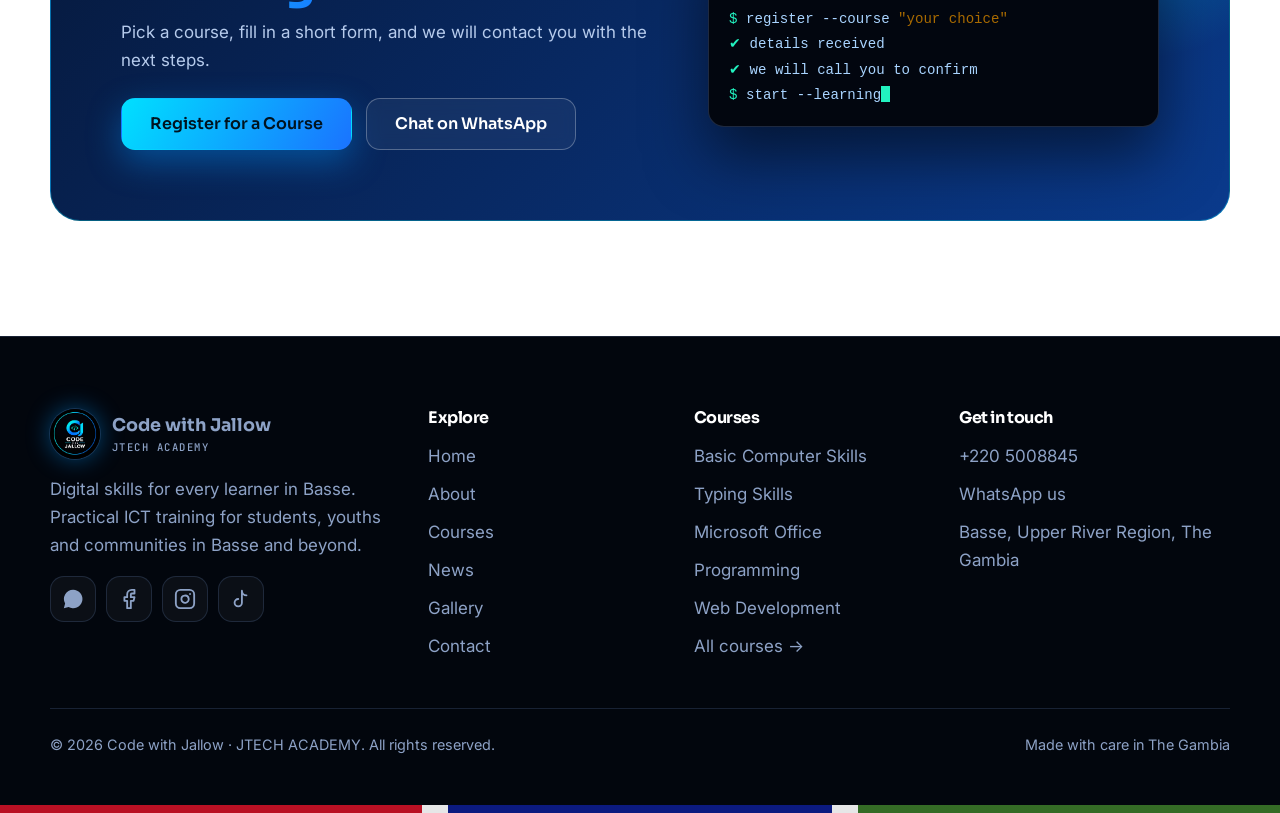
==== commit 8e33100d: "Redesign: hybrid dark/light theme, live code hero, bento courses, mobile polish - Neon dark header/h" ====
--- a/index.html
+++ b/index.html
@@ -9,15 +9,15 @@
   <meta property="og:title" content="Code with Jallow | ICT & Coding Training in Basse">
   <meta property="og:description" content="Practical digital skills training for students, youths and communities in Basse, The Gambia.">
   <meta property="og:type" content="website">
-  <meta property="og:image" content="images/jallow-tech-for-every-child.jpg">
-  <meta name="theme-color" content="#0a1b36">
-  <link rel="icon" href="images/favicon.svg" type="image/svg+xml">
+  <meta property="og:image" content="images/logo.jpg">
+  <meta name="theme-color" content="#040913">
+  <link rel="icon" href="images/logo.jpg" type="image/jpeg">
   <link rel="preconnect" href="https://fonts.googleapis.com">
   <link rel="preconnect" href="https://fonts.gstatic.com" crossorigin>
-  <link href="https://fonts.googleapis.com/css2?family=Inter:wght@400;500;600&family=Sora:wght@500;600;700&display=swap" rel="stylesheet">
+  <link href="https://fonts.googleapis.com/css2?family=Inter:wght@400;500;600&family=JetBrains+Mono:wght@500&family=Sora:wght@500;600;700;800&display=swap" rel="stylesheet">
   <link rel="stylesheet" href="css/style.css">
   <script type="application/ld+json">
-  {"@context":"https://schema.org","@type":"EducationalOrganization","name":"Code with Jallow","alternateName":"JTECH Academy","description":"ICT and programming training in Basse, The Gambia","address":{"@type":"PostalAddress","addressLocality":"Basse","addressRegion":"Upper River Region","addressCountry":"GM"},"telephone":["+220866878690","+220835008845"]}
+  {"@context":"https://schema.org","@type":"EducationalOrganization","name":"Code with Jallow","alternateName":"JTECH Academy","description":"ICT and programming training in Basse, The Gambia","address":{"@type":"PostalAddress","addressLocality":"Basse","addressRegion":"Upper River Region","addressCountry":"GM"},"telephone":"+2205008845"}
   </script>
 </head>
 <body data-page="home">
@@ -25,14 +25,17 @@
   <header id="site-header"></header>
 
   <main id="main">
-    <section class="hero">
+    <!-- HERO -->
+    <section class="hero grid-bg">
+      <canvas id="net" aria-hidden="true"></canvas>
+      <div class="orb a"></div><div class="orb b"></div>
       <div class="container">
         <div>
           <span class="eyebrow">JTECH Academy · Basse, The Gambia</span>
-          <h1>Learn the digital skills that <em>open doors</em>.</h1>
-          <p class="lead">Code with Jallow brings practical computer and coding training to students, youths and families in Basse and the surrounding communities, from your very first click to your first program.</p>
+          <h1 data-split>Code your way into <span class="gtext">the future.</span></h1>
+          <p class="lead">Practical computer and coding training for students, youths and families in Basse and the surrounding communities, from your very first click to your first program.</p>
           <div class="btn-row">
-            <a class="btn btn-sun" href="register.html">Register for a Course</a>
+            <a class="btn btn-primary" href="register.html">Register for a Course</a>
             <a class="btn btn-ghost" href="courses.html">Explore Our Courses</a>
             <a class="btn btn-ghost" href="contact.html">Contact Us</a>
           </div>
@@ -42,92 +45,162 @@
             <span class="badge"><span data-icon="check"></span>Based in Basse</span>
           </div>
         </div>
-        <div class="hero-visual">
-          <div class="hero-photo"><img src="images/jallow-speaking.jpg" alt="Jallow speaking at a digital innovation event" width="828" height="958" fetchpriority="high"></div>
-          <div class="float-chip"><span class="dot"></span>Registration open</div>
-          <div class="code-card" aria-hidden="true">
-            <span class="c"># your first program</span><br>
-            <span class="k">print</span>(<span class="s">"Hello, Basse!"</span>)
-          </div>
-        </div>
-      </div>
-    </section>
-
-    <section class="stats">
+
+        <div class="hero-stage">
+          <div class="ide" id="ide">
+            <div class="ide-bar"><i></i><i></i><i></i>
+              <div class="ide-tabs"><button class="on" data-tab="py">main.py</button><button data-tab="html">index.html</button></div>
+            </div>
+            <pre class="ide-code" id="ide-code" aria-label="Sample code being typed"></pre>
+            <div class="ide-out" id="ide-out" aria-live="off"></div>
+          </div>
+          <div class="glass chip-live"><span class="dot"></span>Registration open</div>
+          <div class="glass chip-teacher"><img src="images/jallow-speaking.jpg" alt="" width="44" height="44"><div><strong>Learn with Jallow</strong><small>Founder · JTECH Academy</small></div></div>
+          <img class="badge-logo" src="images/logo.jpg" alt="Code with Jallow logo" width="92" height="92">
+        </div>
+      </div>
+    </section>
+
+    <!-- TICKER -->
+    <div class="marquee" aria-hidden="true"><div class="marquee-track" id="ticker"></div></div>
+
+    <!-- STATS -->
+    <section class="section" style="padding-bottom:0">
       <div class="container">
         <div class="stats-grid">
-          <div class="stat"><strong>7</strong><span>Courses &amp; tracks</span></div>
-          <div class="stat"><strong>Beginner</strong><span>Friendly teaching</span></div>
-          <div class="stat"><strong>In-person</strong><span>+ online options</span></div>
-          <div class="stat"><strong>Basse</strong><span>Upper River Region</span></div>
-        </div>
-      </div>
-    </section>
-
+          <div class="stat"><strong data-count="7">7</strong><span>Courses &amp; tracks</span></div>
+          <div class="stat"><strong data-count="2">2</strong><span>Ways to learn: in-person &amp; online</span></div>
+          <div class="stat"><strong data-count="0">0</strong><span>Experience needed to start</span></div>
+          <div class="stat"><strong data-count="1">1</strong><span>Mission: digital skills for Basse</span></div>
+        </div>
+      </div>
+    </section>
+
+    <!-- MISSION (words light up on scroll) -->
+    <section class="section">
+      <div class="container">
+        <span class="eyebrow">Our mission</span>
+        <p class="mission" data-scrub>We exist to improve digital skills and computer literacy in Basse and the surrounding communities, so that more young people can learn, earn and create with technology.</p>
+        <a class="btn btn-ghost" href="about.html">More about us</a>
+      </div>
+    </section>
+
+    <!-- COURSES BENTO -->
+    <section class="section alt">
+      <div class="container">
+        <div class="section-head">
+          <span class="eyebrow">What we teach</span>
+          <h2>Pick your path. <span class="gtext">Start today.</span></h2>
+          <p class="lead">From first-time computer users to future developers. Some courses are open now, others are coming soon.</p>
+        </div>
+        <div class="bento" data-render="bento"></div>
+        <p class="center" style="margin-top:44px"><a class="btn btn-primary" href="courses.html">See fees, schedules &amp; outcomes</a></p>
+      </div>
+    </section>
+
+    <!-- MEET JALLOW -->
     <section class="section">
       <div class="container split">
-        <div>
-          <span class="eyebrow">Our mission</span>
-          <h2>Digital skills for every learner in Basse.</h2>
-          <p class="lead">Our mission is to improve digital skills and computer literacy in Basse and the surrounding communities, so that more young people can learn, earn and create with technology.</p>
+        <div class="portrait reveal">
+          <div class="ring"></div>
+          <img src="images/jallow-speaking.jpg" alt="Jallow speaking at a digital innovation event" loading="lazy" width="828" height="958">
+          <div class="glass tag-a"><strong>Basse</strong><small>Upper River Region</small></div>
+          <div class="glass tag-b"><strong>JTECH Academy</strong><small>Founder &amp; instructor</small></div>
+        </div>
+        <div class="reveal">
+          <span class="eyebrow">Meet your instructor</span>
+          <h2>Learn from someone <span class="gtext">from your community.</span></h2>
+          <p class="lead">Jallow founded Code with Jallow under JTECH Academy to bring practical ICT skills to Basse, taught in a friendly, hands-on way that makes technology feel possible for everyone.</p>
           <ul class="checks">
-            <li><span data-icon="check"></span>No experience needed. We start from the basics.</li>
-            <li><span data-icon="check"></span>Hands-on practice, not just theory.</li>
-            <li><span data-icon="check"></span>Taught locally, by someone from the community.</li>
+            <li><span data-icon="check"></span>Start from the basics, at your own pace.</li>
+            <li><span data-icon="check"></span>Practice on real tasks, not just slides.</li>
+            <li><span data-icon="check"></span>Workshops and outreach across the community.</li>
           </ul>
-          <a class="btn btn-outline" href="about.html">More about us</a>
-        </div>
-        <img src="images/jallow-tech-for-every-child.jpg" alt="Jallow holding a 'Technology for Every Child' frame" loading="lazy" width="828" height="522">
-      </div>
-    </section>
-
-    <section class="section soft">
+          <div class="btn-row">
+            <a class="btn btn-primary" href="register.html">Join a class</a>
+            <a class="btn btn-ghost" data-wa="Hello Jallow! I would like to know more about your classes." href="#" target="_blank" rel="noopener">Message on WhatsApp</a>
+          </div>
+        </div>
+      </div>
+    </section>
+
+    <!-- ROADMAP -->
+    <section class="section alt">
       <div class="container">
         <div class="section-head center">
-          <span class="eyebrow">What we teach</span>
-          <h2>Courses for every starting point</h2>
-          <p class="lead">From first-time computer users to future developers. Some courses are open now and others are coming soon.</p>
-        </div>
-        <div class="grid grid-3" data-render="featured-courses"></div>
-        <p class="center" style="margin-top:36px"><a class="btn btn-primary" href="courses.html">See fees, schedules &amp; outcomes</a></p>
-      </div>
-    </section>
-
-    <section class="section">
-      <div class="container">
-        <div class="section-head center">
-          <span class="eyebrow">Why learn with us</span>
-          <h2>Simple, practical and close to home</h2>
-        </div>
-        <div class="grid grid-3">
-          <div class="card reveal"><div class="icon-box" data-icon="users"></div><h3>Beginner friendly</h3><p>Patient teaching for students, youths and adults, whatever your level or age.</p></div>
-          <div class="card reveal"><div class="icon-box" data-icon="code"></div><h3>Learn by doing</h3><p>Every lesson includes real practice, from typing drills to building a working website.</p></div>
-          <div class="card reveal"><div class="icon-box" data-icon="heart"></div><h3>Rooted in community</h3><p>We run workshops and outreach so that digital literacy reaches the whole community.</p></div>
-        </div>
-      </div>
-    </section>
-
-    <section class="section soft">
+          <span class="eyebrow">Your learning journey</span>
+          <h2>One path, <span class="gtext">seven steps</span></h2>
+          <p class="lead">Start with the basics and grow into programming, web development, networking and robotics.</p>
+        </div>
+        <ol class="roadmap" id="roadmap"></ol>
+      </div>
+    </section>
+
+    <!-- IN ACTION -->
+    <section class="section">
+      <div class="container">
+        <div class="section-head">
+          <span class="eyebrow">In action</span>
+          <h2>Real classes. <span class="gtext">Real skills.</span></h2>
+        </div>
+        <div class="strip">
+          <figure class="reveal"><img src="images/class-network-toolkit.jpg" alt="Networking workshop with a cable toolkit" loading="lazy"><figcaption>Hands-on networking workshop</figcaption></figure>
+          <figure class="reveal"><img src="images/class-teaching.jpg" alt="Teaching a class" loading="lazy" style="object-position:30% 50%"><figcaption>Teaching in the classroom</figcaption></figure>
+          <figure class="reveal"><img src="images/jallow-tech-for-every-child.jpg" alt="Technology for Every Child event" loading="lazy" style="object-position:50% 40%"><figcaption>Community events</figcaption></figure>
+        </div>
+        <p style="margin-top:32px"><a class="btn btn-ghost" href="gallery.html">Open the gallery</a></p>
+      </div>
+    </section>
+
+    <!-- NEWS -->
+    <section class="section alt">
       <div class="container">
         <div class="section-head">
           <span class="eyebrow">News &amp; activities</span>
-          <h2>Latest from our classes and community</h2>
+          <h2>Latest from our <span class="gtext">community</span></h2>
         </div>
         <div class="grid grid-3" data-render="latest-posts"></div>
-        <p style="margin-top:32px"><a class="btn btn-outline" href="news.html">All news &amp; projects</a></p>
-      </div>
-    </section>
-
-    <section class="section">
+        <p style="margin-top:32px"><a class="btn btn-ghost" href="news.html">All news &amp; projects</a></p>
+      </div>
+    </section>
+
+    <!-- FAQ -->
+    <section class="section">
+      <div class="container faq-wrap">
+        <div>
+          <span class="eyebrow">Questions</span>
+          <h2>Good to <span class="gtext">know</span></h2>
+          <p class="lead">Can't find your answer? Message us on WhatsApp and we will reply.</p>
+        </div>
+        <div class="faq">
+          <details><summary>Do I need any experience?</summary><p>No. Our beginner courses start from the very basics, and you can move on to programming and web development when you are ready.</p></details>
+          <details><summary>Who can join?</summary><p>Students, youths and adults from Basse and the surrounding communities. Fill in the registration form with your age and school or occupation.</p></details>
+          <details><summary>Are classes in-person or online?</summary><p>Classes are mainly in-person in Basse. Some courses, such as Programming and Web Development, also offer an online option. Each course page shows its learning mode.</p></details>
+          <details><summary>How much do courses cost?</summary><p>Each course page has a fee section. Fees are being finalised, so contact us to confirm the current price before you register.</p></details>
+          <details><summary>What happens after I register?</summary><p>You will see a confirmation message straight away, and we will contact you by phone to confirm your place, schedule and fee.</p></details>
+        </div>
+      </div>
+    </section>
+
+    <!-- CTA -->
+    <section class="section" style="padding-top:0">
       <div class="container">
         <div class="cta">
-          <div style="position:relative;z-index:1">
-            <h2>Ready to start learning?</h2>
+          <div>
+            <h2>Ready to start <span class="gtext">learning?</span></h2>
             <p>Pick a course, fill in a short form, and we will contact you with the next steps.</p>
-          </div>
-          <div class="btn-row">
-            <a class="btn btn-sun" href="register.html">Register for a Course</a>
-            <a class="btn btn-ghost" data-wa="Hello! I would like to know more about Code with Jallow." href="#" target="_blank" rel="noopener">Chat on WhatsApp</a>
+            <div class="btn-row">
+              <a class="btn btn-primary" href="register.html">Register for a Course</a>
+              <a class="btn btn-ghost" data-wa="Hello! I would like to know more about Code with Jallow." href="#" target="_blank" rel="noopener">Chat on WhatsApp</a>
+            </div>
+          </div>
+          <div class="terminal" aria-hidden="true">
+            <div class="bar"><i></i><i></i><i></i></div>
+<pre><span class="m"># takes about two minutes</span>
+<span class="g">$</span> register --course <span class="y">"your choice"</span>
+<span class="g">✔</span> details received
+<span class="g">✔</span> we will call you to confirm
+<span class="g">$</span> start --learning<span class="caret"></span></pre>
           </div>
         </div>
       </div>
@@ -137,5 +210,6 @@
   <footer id="site-footer"></footer>
   <script src="js/data.js"></script>
   <script src="js/main.js"></script>
+  <script src="js/fx.js"></script>
 </body>
 </html>
--- a/css/style.css
+++ b/css/style.css
@@ -1,305 +1,360 @@
 /* ==========================================================================
-   Code with Jallow — styles
-   Palette taken from the brand photos: sky blue + deep navy + sun yellow.
+   Code with Jallow — "neon terminal" brand theme
+   Palette lifted from the logo: black, electric cyan -> blue, mint </> accent.
    ========================================================================== */
 :root {
-  --navy: #0a1b36;
-  --navy-2: #12294d;
-  --blue: #1b8fe6;
-  --blue-dark: #0f6fbd;
-  --sky: #e8f4ff;
-  --sun: #ffb81c;
-  --ink: #14233d;
-  --muted: #5b6b85;
-  --line: #dde7f3;
-  --bg: #ffffff;
-  --soft: #f5f9fe;
-  --ok: #12a05c;
-  --soon: #b7791f;
-  --radius: 18px;
-  --shadow: 0 10px 30px rgba(10, 27, 54, 0.08);
-  --shadow-lg: 0 24px 60px rgba(10, 27, 54, 0.18);
+  --bg: #040913;
+  --bg-2: #081224;
+  --card: rgba(255, 255, 255, .04);
+  --card-hi: rgba(255, 255, 255, .07);
+  --line: rgba(140, 180, 255, .16);
+  --text: #e9f1ff;
+  --muted: #8da2c6;
+  --cyan: #00e0ff;
+  --blue: #1a73ff;
+  --mint: #22f2c0;
+  --warm: #ffc23d;
+  --grad: linear-gradient(120deg, #00e0ff 0%, #1a73ff 100%);
+  --radius: 22px;
   --font-head: "Sora", system-ui, sans-serif;
   --font-body: "Inter", system-ui, sans-serif;
+  --font-mono: "JetBrains Mono", ui-monospace, Consolas, monospace;
+  /* aliases used by inline styles in the pages / renderers */
+  --sun: var(--mint);
+  --sky: rgba(0, 224, 255, .1);
+  --blue-dark: #62dcff;
+  --navy: #fff;
+  --ok: #22f2c0;
+  --head: #fff; --body-text: #c5d4ee; --label: #dbe7ff; --input-bg: rgba(0,0,0,.35); --side: rgba(0,20,60,.45);
+  --pill-text: #9fe9ff; --sc-dim: rgba(255,255,255,.17); --num-stroke: rgba(140,180,255,.09); --key: rgba(255,255,255,.07); --err-text: #ffb3b3;
 }
 
 *, *::before, *::after { box-sizing: border-box; }
-html { scroll-behavior: smooth; }
+html { scroll-behavior: smooth; color-scheme: dark; }
 body {
-  margin: 0;
-  font-family: var(--font-body);
-  color: var(--ink);
-  background: var(--bg);
-  line-height: 1.65;
-  font-size: 17px;
-  -webkit-font-smoothing: antialiased;
+  margin: 0; font-family: var(--font-body); color: var(--text); background: var(--bg);
+  line-height: 1.65; font-size: 17px; -webkit-font-smoothing: antialiased; overflow-x: hidden;
 }
 img { max-width: 100%; display: block; }
-a { color: var(--blue-dark); }
-h1, h2, h3, h4 { font-family: var(--font-head); line-height: 1.15; margin: 0 0 .5em; color: var(--navy); letter-spacing: -0.02em; }
-h1 { font-size: clamp(2.3rem, 5.4vw, 4rem); }
-h2 { font-size: clamp(1.7rem, 3.4vw, 2.5rem); }
-h3 { font-size: 1.25rem; }
+a { color: var(--cyan); }
+h1, h2, h3, h4 { font-family: var(--font-head); line-height: 1.08; margin: 0 0 .5em; color: var(--head); letter-spacing: -0.03em; }
+h1 { font-size: clamp(2.6rem, 6.4vw, 5rem); font-weight: 800; }
+h2 { font-size: clamp(1.9rem, 4vw, 3rem); font-weight: 700; }
+h3 { font-size: 1.25rem; font-weight: 600; }
 p { margin: 0 0 1em; }
-.container { width: min(1160px, 100% - 40px); margin-inline: auto; }
-.section { padding: clamp(56px, 8vw, 104px) 0; }
-.section.soft { background: var(--soft); }
-.section.dark { background: var(--navy); color: #cfdcf2; }
-.section.dark h2, .section.dark h3 { color: #fff; }
-.eyebrow {
-  display: inline-block; font: 600 .8rem/1 var(--font-head); letter-spacing: .14em; text-transform: uppercase;
-  color: var(--blue-dark); background: var(--sky); padding: 8px 14px; border-radius: 99px; margin-bottom: 18px;
-}
-.dark .eyebrow { background: rgba(255,255,255,.1); color: var(--sun); }
-.lead { font-size: 1.15rem; color: var(--muted); max-width: 62ch; }
-.dark .lead { color: #b6c6e2; }
+.container { width: min(1180px, 100% - 40px); margin-inline: auto; }
+.section { padding: clamp(64px, 9vw, 120px) 0; position: relative; }
+.section.alt { background: var(--bg-2); }
+.gtext { background: var(--grad); -webkit-background-clip: text; background-clip: text; color: transparent; }
+.lead { font-size: 1.18rem; color: var(--muted); max-width: 60ch; }
 .center { text-align: center; }
 .center .lead { margin-inline: auto; }
-.section-head { margin-bottom: 44px; }
-.skip { position: absolute; left: -999px; top: 8px; background: var(--sun); color: var(--navy); padding: 10px 16px; border-radius: 8px; z-index: 100; }
+.section-head { margin-bottom: 52px; }
+.eyebrow {
+  display: inline-flex; align-items: center; gap: 10px; font: 500 .78rem/1 var(--font-mono); letter-spacing: .1em; text-transform: uppercase;
+  color: var(--mint); border: 1px solid rgba(34, 242, 192, .35); background: rgba(34, 242, 192, .07); padding: 9px 14px; border-radius: 99px; margin-bottom: 22px;
+}
+.eyebrow::before { content: ""; width: 7px; height: 7px; border-radius: 50%; background: var(--mint); box-shadow: 0 0 12px var(--mint); }
+.skip { position: absolute; left: -999px; top: 8px; background: var(--mint); color: #001a14; padding: 10px 16px; border-radius: 8px; z-index: 100; }
 .skip:focus { left: 8px; }
-:focus-visible { outline: 3px solid var(--sun); outline-offset: 3px; }
+:focus-visible { outline: 3px solid var(--mint); outline-offset: 3px; }
+
+/* Background grid + glows */
+.grid-bg::before {
+  content: ""; position: absolute; inset: 0; pointer-events: none;
+  background-image: linear-gradient(var(--line) 1px, transparent 1px), linear-gradient(90deg, var(--line) 1px, transparent 1px);
+  background-size: 56px 56px; opacity: .55;
+  -webkit-mask-image: radial-gradient(ellipse 80% 70% at 50% 30%, #000 30%, transparent 75%);
+  mask-image: radial-gradient(ellipse 80% 70% at 50% 30%, #000 30%, transparent 75%);
+}
+.orb { position: absolute; border-radius: 50%; filter: blur(90px); pointer-events: none; opacity: .5; }
+.orb.a { width: 480px; height: 480px; background: #0b5cff; top: -140px; right: -80px; }
+.orb.b { width: 360px; height: 360px; background: #00e0ff; bottom: -160px; left: -120px; opacity: .22; }
 
 /* Buttons */
 .btn {
-  display: inline-flex; align-items: center; justify-content: center; gap: 10px;
-  font: 600 1rem/1 var(--font-head); padding: 16px 26px; border-radius: 14px; border: 2px solid transparent;
-  text-decoration: none; cursor: pointer; transition: transform .15s ease, box-shadow .15s ease, background .15s ease;
-}
-.btn:hover { transform: translateY(-2px); }
-.btn-primary { background: var(--blue); color: #fff; box-shadow: 0 8px 20px rgba(27,143,230,.35); }
-.btn-primary:hover { background: var(--blue-dark); }
-.btn-sun { background: var(--sun); color: var(--navy); box-shadow: 0 8px 20px rgba(255,184,28,.35); }
-.btn-ghost { background: transparent; border-color: rgba(255,255,255,.35); color: #fff; }
-.btn-ghost:hover { background: rgba(255,255,255,.1); }
-.btn-outline { border-color: var(--line); color: var(--navy); background: #fff; }
-.btn-outline:hover { border-color: var(--blue); color: var(--blue-dark); }
+  display: inline-flex; align-items: center; justify-content: center; gap: 10px; font: 600 1rem/1 var(--font-head);
+  padding: 17px 28px; border-radius: 14px; border: 1px solid transparent; text-decoration: none; cursor: pointer;
+  transition: transform .18s ease, box-shadow .18s ease, background .18s ease, border-color .18s ease;
+}
+.btn:hover { transform: translateY(-3px); }
+.btn-primary, .btn-sun { background: var(--grad); color: #00131f; box-shadow: 0 0 0 1px rgba(255,255,255,.2) inset, 0 12px 34px rgba(0, 150, 255, .4); }
+.btn-primary:hover, .btn-sun:hover { box-shadow: 0 0 0 1px rgba(255,255,255,.3) inset, 0 16px 44px rgba(0, 190, 255, .6); }
+.btn-ghost, .btn-outline { background: rgba(255,255,255,.04); border-color: var(--line); color: var(--head); backdrop-filter: blur(8px); }
+.btn-ghost:hover, .btn-outline:hover { border-color: var(--cyan); background: rgba(0,224,255,.08); }
 .btn-sm { padding: 12px 18px; font-size: .92rem; border-radius: 12px; }
 .btn-row { display: flex; flex-wrap: wrap; gap: 14px; }
 .btn svg { width: 20px; height: 20px; }
 
 /* Header */
-.site-header { position: sticky; top: 0; z-index: 50; background: rgba(255,255,255,.92); backdrop-filter: blur(12px); border-bottom: 1px solid var(--line); }
-.nav { display: flex; align-items: center; justify-content: space-between; height: 76px; gap: 20px; }
-.brand { display: flex; align-items: center; gap: 12px; text-decoration: none; color: var(--navy); }
-.brand-mark {
-  width: 44px; height: 44px; border-radius: 12px; background: linear-gradient(135deg, var(--blue), var(--navy));
-  color: #fff; display: grid; place-items: center; font: 700 1rem var(--font-head); letter-spacing: -0.04em; box-shadow: var(--shadow);
-}
+.site-header { position: sticky; top: 0; z-index: 50; background: rgba(4, 9, 19, .72); backdrop-filter: blur(16px) saturate(1.4); border-bottom: 1px solid var(--line); }
+.nav { display: flex; align-items: center; justify-content: space-between; height: 78px; gap: 20px; }
+.brand { display: flex; align-items: center; gap: 12px; text-decoration: none; color: #fff; }
+.brand img { width: 50px; height: 50px; border-radius: 50%; box-shadow: 0 0 0 1px var(--line), 0 0 24px rgba(0,150,255,.45); }
 .brand-text { line-height: 1.1; }
 .brand-text strong { display: block; font: 700 1.1rem var(--font-head); }
-.brand-text small { font-size: .72rem; letter-spacing: .12em; text-transform: uppercase; color: var(--muted); }
-.nav-links { display: flex; align-items: center; gap: 4px; list-style: none; margin: 0; padding: 0; }
-.nav-links a { text-decoration: none; color: var(--ink); font-weight: 500; padding: 10px 14px; border-radius: 10px; font-size: .97rem; }
-.nav-links a:hover { background: var(--sky); }
-.nav-links a[aria-current="page"] { color: var(--blue-dark); background: var(--sky); font-weight: 600; }
-.nav-links .btn { color: #fff; margin-left: 8px; }
-.nav-links .btn:hover { background: var(--blue-dark); }
-.menu-btn { display: none; background: none; border: 1px solid var(--line); border-radius: 12px; width: 46px; height: 46px; cursor: pointer; color: var(--navy); }
+.brand-text small { font: 500 .66rem var(--font-mono); letter-spacing: .14em; text-transform: uppercase; color: var(--muted); }
+.nav-links { display: flex; align-items: center; gap: 2px; list-style: none; margin: 0; padding: 0; }
+.nav-links a { text-decoration: none; color: #c5d4ee; font-weight: 500; padding: 10px 14px; border-radius: 10px; font-size: .96rem; transition: .15s; }
+.nav-links a:hover { color: #fff; background: rgba(255,255,255,.06); }
+.nav-links a[aria-current="page"] { color: var(--cyan); background: rgba(0,224,255,.09); }
+.nav-links .btn { color: #00131f; margin-left: 10px; background: var(--grad); }
+.menu-btn { display: none; background: var(--card); border: 1px solid var(--line); border-radius: 12px; width: 46px; height: 46px; cursor: pointer; color: #fff; }
 .menu-btn svg { width: 24px; height: 24px; margin: auto; }
 
 /* Hero */
-.hero { position: relative; background: var(--navy); color: #fff; overflow: hidden; padding: clamp(48px, 7vw, 96px) 0 clamp(64px, 8vw, 110px); }
-.hero::before {
-  content: ""; position: absolute; inset: 0;
-  background:
-    radial-gradient(900px 500px at 85% 10%, rgba(27,143,230,.45), transparent 60%),
-    radial-gradient(600px 400px at 0% 100%, rgba(255,184,28,.14), transparent 60%);
-}
-.hero .container { position: relative; display: grid; grid-template-columns: 1.1fr .9fr; gap: 56px; align-items: center; }
-.hero h1 { color: #fff; }
-.hero h1 em { font-style: normal; color: var(--sun); }
-.hero .lead { color: #bfd0ec; margin-bottom: 30px; }
+.hero { position: relative; overflow: hidden; padding: clamp(56px, 8vw, 110px) 0 clamp(72px, 9vw, 120px); }
+.hero .container { position: relative; display: grid; grid-template-columns: 1.05fr .95fr; gap: 64px; align-items: center; }
+.hero h1 .line2 { display: block; }
+.hero .lead { margin-bottom: 32px; }
+.term-line {
+  display: inline-flex; align-items: center; gap: 10px; font: 500 .95rem var(--font-mono); color: var(--mint);
+  background: rgba(0,0,0,.45); border: 1px solid var(--line); padding: 12px 16px; border-radius: 12px; margin-bottom: 26px; max-width: 100%;
+}
+.term-line .p { color: var(--muted); }
+.caret { display: inline-block; width: 9px; height: 1.1em; background: var(--mint); vertical-align: -3px; animation: blink 1s steps(2) infinite; }
+@keyframes blink { 50% { opacity: 0; } }
 .hero-badges { display: flex; flex-wrap: wrap; gap: 10px; margin-top: 34px; }
-.badge { display: inline-flex; align-items: center; gap: 8px; font-size: .9rem; color: #d7e4f8; background: rgba(255,255,255,.08); border: 1px solid rgba(255,255,255,.14); padding: 9px 14px; border-radius: 99px; }
-.badge svg { width: 16px; height: 16px; color: var(--sun); }
-.hero-visual { position: relative; }
-.hero-photo { border-radius: 28px; overflow: hidden; box-shadow: var(--shadow-lg); border: 6px solid rgba(255,255,255,.1); aspect-ratio: 4/4.4; }
-.hero-photo img { width: 100%; height: 100%; object-fit: cover; object-position: 50% 20%; }
-.code-card {
-  position: absolute; left: -34px; bottom: 28px; background: #0d1f3d; color: #9fd0ff; border: 1px solid rgba(255,255,255,.14);
-  padding: 16px 20px; border-radius: 16px; font: 500 .85rem/1.7 ui-monospace, Consolas, monospace; box-shadow: var(--shadow-lg);
-}
-.code-card .k { color: #ffb81c; } .code-card .s { color: #8be0a4; } .code-card .c { color: #6f87ad; }
-.float-chip {
-  position: absolute; right: -14px; top: 28px; background: #fff; color: var(--navy); padding: 12px 16px; border-radius: 14px;
-  box-shadow: var(--shadow-lg); font: 600 .9rem var(--font-head); display: flex; align-items: center; gap: 10px;
-}
-.float-chip .dot { width: 10px; height: 10px; border-radius: 50%; background: var(--ok); box-shadow: 0 0 0 4px rgba(18,160,92,.2); }
+.badge { display: inline-flex; align-items: center; gap: 8px; font-size: .9rem; color: #c5d4ee; background: var(--card); border: 1px solid var(--line); padding: 9px 14px; border-radius: 99px; }
+.badge svg { width: 16px; height: 16px; color: var(--mint); }
+
+.hero-visual { position: relative; min-height: 560px; }
+.frame { position: absolute; border-radius: 26px; padding: 3px; background: linear-gradient(140deg, var(--cyan), var(--blue) 50%, transparent 85%); box-shadow: 0 30px 80px rgba(0, 60, 200, .45); }
+.frame > img { width: 100%; height: 100%; object-fit: cover; border-radius: 23px; }
+.frame.main { right: 0; top: 0; width: 78%; aspect-ratio: 4/4.7; transform: rotate(2.5deg); }
+.frame.main img { object-position: 50% 18%; }
+.frame.second { left: 0; bottom: 0; width: 62%; aspect-ratio: 16/10; transform: rotate(-4deg); z-index: 2; background: linear-gradient(140deg, var(--mint), var(--cyan) 50%, transparent 90%); }
+.glass { position: absolute; z-index: 3; background: rgba(8, 18, 36, .72); backdrop-filter: blur(14px); border: 1px solid var(--line); border-radius: 16px; box-shadow: 0 16px 40px rgba(0,0,0,.4); }
+.chip-live { right: -6px; top: 36px; padding: 12px 16px; font: 600 .88rem var(--font-head); display: flex; align-items: center; gap: 10px; animation: floaty 6s ease-in-out infinite; }
+.chip-live .dot { width: 10px; height: 10px; border-radius: 50%; background: var(--mint); box-shadow: 0 0 0 4px rgba(34,242,192,.22), 0 0 14px var(--mint); }
+.chip-code { right: 8%; bottom: 10px; padding: 14px 18px; font: 500 .82rem/1.7 var(--font-mono); color: #a9d4ff; animation: floaty 7s ease-in-out -2s infinite; }
+.chip-code .k { color: var(--mint); } .chip-code .s { color: #ffc23d; } .chip-code .c { color: #5d7399; }
+.badge-logo { position: absolute; left: 38%; top: -10px; z-index: 4; width: 92px; height: 92px; border-radius: 50%; box-shadow: 0 0 0 2px var(--line), 0 0 40px rgba(0,150,255,.7); animation: floaty 8s ease-in-out -4s infinite; }
+@keyframes floaty { 50% { transform: translateY(-12px); } }
+
+/* Marquee */
+.marquee { border-block: 1px solid var(--line); background: rgba(255,255,255,.02); overflow: hidden; padding: 20px 0; }
+.marquee-track { display: flex; width: max-content; gap: 48px; animation: scroll 38s linear infinite; }
+.marquee span { font: 700 1.5rem var(--font-head); color: transparent; -webkit-text-stroke: 1px rgba(140,180,255,.45); white-space: nowrap; display: inline-flex; align-items: center; gap: 48px; }
+.marquee span::after { content: "</>"; font: 500 1.1rem var(--font-mono); -webkit-text-stroke: 0; color: var(--mint); }
+@keyframes scroll { to { transform: translateX(-50%); } }
 
 /* Stats */
-.stats { margin-top: -48px; position: relative; z-index: 2; }
-.stats-grid { display: grid; grid-template-columns: repeat(4, 1fr); background: #fff; border-radius: 22px; box-shadow: var(--shadow-lg); overflow: hidden; }
-.stat { padding: 28px 24px; text-align: center; border-right: 1px solid var(--line); }
-.stat:last-child { border-right: 0; }
-.stat strong { display: block; font: 700 2rem var(--font-head); color: var(--blue-dark); }
-.stat span { color: var(--muted); font-size: .94rem; }
-
-/* Grids and cards */
-.grid { display: grid; gap: 24px; }
+.stats-grid { display: grid; grid-template-columns: repeat(4, 1fr); gap: 1px; background: var(--line); border: 1px solid var(--line); border-radius: var(--radius); overflow: hidden; }
+.stat { background: var(--bg-2); padding: 34px 20px; text-align: center; }
+.stat strong { display: block; font: 800 clamp(2rem, 4vw, 3rem) var(--font-head); background: var(--grad); -webkit-background-clip: text; background-clip: text; color: transparent; letter-spacing: -0.03em; }
+.stat span { color: var(--muted); font-size: .95rem; }
+
+/* Cards */
+.grid { display: grid; gap: 22px; }
 .grid-3 { grid-template-columns: repeat(3, 1fr); }
 .grid-2 { grid-template-columns: repeat(2, 1fr); }
-.card { background: #fff; border: 1px solid var(--line); border-radius: var(--radius); padding: 28px; box-shadow: var(--shadow); }
-.icon-box { width: 54px; height: 54px; border-radius: 16px; background: var(--sky); color: var(--blue-dark); display: grid; place-items: center; margin-bottom: 18px; }
+.card {
+  position: relative; background: var(--card); border: 1px solid var(--line); border-radius: var(--radius); padding: 30px; overflow: hidden;
+  transition: border-color .25s, transform .25s, background .25s;
+}
+.card::before { /* mouse spotlight */
+  content: ""; position: absolute; inset: 0; pointer-events: none; opacity: 0; transition: opacity .3s;
+  background: radial-gradient(360px circle at var(--x, 50%) var(--y, 0%), rgba(0, 224, 255, .16), transparent 65%);
+}
+.card:hover { border-color: rgba(0, 224, 255, .5); background: var(--card-hi); }
+.card:hover::before { opacity: 1; }
+.card > * { position: relative; }
+.card p { color: var(--muted); }
+.icon-box { width: 56px; height: 56px; border-radius: 16px; background: linear-gradient(140deg, rgba(0,224,255,.2), rgba(26,115,255,.2)); border: 1px solid rgba(0,224,255,.3); color: var(--cyan); display: grid; place-items: center; margin-bottom: 20px; }
 .icon-box svg { width: 26px; height: 26px; }
 
-.course-card { display: flex; flex-direction: column; transition: transform .2s ease, box-shadow .2s ease; }
-.course-card:hover { transform: translateY(-4px); box-shadow: var(--shadow-lg); }
-.course-card p { color: var(--muted); font-size: .97rem; flex: 1; }
+.course-card { display: flex; flex-direction: column; }
+.course-card:hover { transform: translateY(-6px); }
+.course-card p { font-size: .97rem; flex: 1; }
+.course-card .num { position: absolute; right: 22px; bottom: 62px; z-index: 0; font: 800 5.5rem/1 var(--font-head); color: transparent; -webkit-text-stroke: 1px var(--num-stroke); pointer-events: none; }
 .course-card .meta { display: flex; justify-content: space-between; align-items: center; gap: 10px; margin-top: 8px; padding-top: 18px; border-top: 1px solid var(--line); font-size: .9rem; color: var(--muted); }
+.course-card .meta a { color: var(--cyan); text-decoration: none; font-weight: 600; }
 .mini { width: 15px; height: 15px; vertical-align: -2px; }
-.tag { display: inline-block; font: 600 .74rem/1 var(--font-head); letter-spacing: .06em; text-transform: uppercase; padding: 7px 11px; border-radius: 99px; }
-.tag.available { background: #e3f6ec; color: var(--ok); }
-.tag.coming-soon { background: #fdf0d5; color: var(--soon); }
+.tag { display: inline-block; font: 500 .7rem/1 var(--font-mono); letter-spacing: .08em; text-transform: uppercase; padding: 7px 11px; border-radius: 99px; }
+.tag.available { background: rgba(34, 242, 192, .12); color: var(--mint); border: 1px solid rgba(34,242,192,.3); }
+.tag.coming-soon { background: rgba(255, 194, 61, .1); color: var(--warm); border: 1px solid rgba(255,194,61,.3); }
 .card-top { display: flex; justify-content: space-between; align-items: flex-start; }
 
-/* Mission split */
-.split { display: grid; grid-template-columns: 1fr 1fr; gap: 56px; align-items: center; }
-.split img { border-radius: 24px; box-shadow: var(--shadow-lg); width: 100%; }
-.checks { list-style: none; padding: 0; margin: 20px 0 28px; display: grid; gap: 12px; }
+/* Roadmap */
+.roadmap { list-style: none; margin: 0; padding: 0; display: grid; grid-template-columns: repeat(7, 1fr); gap: 0; position: relative; counter-reset: step; }
+.roadmap::before { content: ""; position: absolute; left: 4%; right: 4%; top: 27px; height: 2px; background: linear-gradient(90deg, var(--cyan), var(--blue) 60%, rgba(255,255,255,.12)); }
+.roadmap li { position: relative; text-align: center; padding: 0 8px; }
+.roadmap .node { width: 56px; height: 56px; border-radius: 50%; margin: 0 auto 16px; display: grid; place-items: center; font: 700 1rem var(--font-head); background: var(--bg); border: 2px solid var(--cyan); color: var(--cyan); position: relative; z-index: 1; box-shadow: 0 0 24px rgba(0,224,255,.35); }
+.roadmap li.soon .node { border-color: rgba(255,255,255,.25); color: var(--muted); box-shadow: none; border-style: dashed; }
+.roadmap a { color: var(--head); text-decoration: none; font: 600 .95rem var(--font-head); display: block; }
+.roadmap small { color: var(--muted); font: 500 .72rem var(--font-mono); text-transform: uppercase; letter-spacing: .06em; }
+
+/* Mission / split */
+.split { display: grid; grid-template-columns: 1fr 1fr; gap: 64px; align-items: center; }
+.collage { position: relative; min-height: 460px; }
+.collage .frame { position: absolute; }
+.collage .f1 { left: 0; top: 0; width: 72%; aspect-ratio: 4/3; transform: rotate(-3deg); }
+.collage .f2 { right: 0; bottom: 0; width: 64%; aspect-ratio: 16/10; transform: rotate(3deg); background: linear-gradient(140deg, var(--mint), var(--cyan) 50%, transparent 90%); }
+.checks { list-style: none; padding: 0; margin: 22px 0 30px; display: grid; gap: 14px; }
 .checks li { display: flex; gap: 12px; align-items: flex-start; }
-.checks svg { flex: none; width: 22px; height: 22px; color: var(--ok); margin-top: 3px; }
-.dark .checks svg { color: var(--sun); }
-
-/* Page header */
-.page-hero { background: var(--navy); color: #fff; padding: 64px 0 72px; position: relative; overflow: hidden; }
-.page-hero::before { content: ""; position: absolute; inset: 0; background: radial-gradient(700px 360px at 90% 0%, rgba(27,143,230,.4), transparent 60%); }
+.checks svg { flex: none; width: 22px; height: 22px; color: var(--mint); margin-top: 3px; }
+.split img.plain { border-radius: 24px; border: 1px solid var(--line); box-shadow: 0 30px 70px rgba(0,60,200,.3); width: 100%; }
+
+/* Photo strip */
+.strip { display: grid; grid-template-columns: 1.3fr 1fr 1fr; gap: 18px; }
+.strip figure { margin: 0; position: relative; border-radius: 22px; overflow: hidden; border: 1px solid var(--line); aspect-ratio: 4/5; }
+.strip figure:first-child { aspect-ratio: auto; }
+.strip img { width: 100%; height: 100%; object-fit: cover; transition: transform .6s ease; }
+.strip figure:hover img { transform: scale(1.05); }
+.strip figcaption { position: absolute; inset: auto 0 0 0; padding: 60px 20px 18px; font-size: .92rem; color: #fff; background: linear-gradient(transparent, rgba(4,9,19,.92)); }
+
+/* Page hero */
+.page-hero { position: relative; overflow: hidden; padding: 76px 0 84px; border-bottom: 1px solid var(--line); }
 .page-hero .container { position: relative; }
-.page-hero h1 { color: #fff; font-size: clamp(2rem, 4.6vw, 3.2rem); }
-.page-hero p { color: #bfd0ec; max-width: 60ch; font-size: 1.1rem; margin: 0; }
-
-/* Course detail cards (courses page) */
-.course-detail { display: grid; grid-template-columns: 1.3fr 1fr; gap: 0; background: #fff; border: 1px solid var(--line); border-radius: 24px; overflow: hidden; box-shadow: var(--shadow); margin-bottom: 28px; scroll-margin-top: 100px; }
-.course-detail .main { padding: 34px; }
-.course-detail .side { padding: 34px; background: var(--soft); border-left: 1px solid var(--line); }
-.course-detail h2 { font-size: 1.7rem; display: flex; align-items: center; gap: 14px; flex-wrap: wrap; }
-.course-detail h4 { font-size: .8rem; letter-spacing: .12em; text-transform: uppercase; color: var(--muted); margin: 22px 0 10px; }
+.page-hero h1 { font-size: clamp(2.2rem, 5vw, 3.8rem); max-width: 18ch; }
+.page-hero p { color: var(--muted); max-width: 58ch; font-size: 1.12rem; margin: 0; }
+
+/* Course detail */
+.course-detail { display: grid; grid-template-columns: 1.3fr 1fr; background: var(--card); border: 1px solid var(--line); border-radius: 26px; overflow: hidden; margin-bottom: 26px; scroll-margin-top: 100px; }
+.course-detail .main { padding: 38px; }
+.course-detail .side { padding: 38px; background: var(--side); border-left: 1px solid var(--line); }
+.course-detail h2 { font-size: 1.8rem; display: flex; align-items: center; gap: 14px; flex-wrap: wrap; }
+.course-detail h4 { font: 500 .76rem var(--font-mono); letter-spacing: .12em; text-transform: uppercase; color: var(--muted); margin: 24px 0 12px; }
 .pills { display: flex; flex-wrap: wrap; gap: 8px; list-style: none; padding: 0; margin: 0; }
-.pills li { background: var(--sky); color: var(--blue-dark); font-weight: 600; font-size: .9rem; padding: 7px 13px; border-radius: 99px; }
-.bullets { padding-left: 20px; margin: 0; }
-.bullets li { margin-bottom: 6px; }
+.pills li { background: rgba(0,224,255,.09); border: 1px solid rgba(0,224,255,.25); color: var(--pill-text); font: 500 .85rem var(--font-mono); padding: 8px 13px; border-radius: 10px; }
+.bullets { padding-left: 20px; margin: 0; color: var(--body-text); }
+.bullets li { margin-bottom: 7px; }
+.bullets li::marker { color: var(--mint); }
 .facts { width: 100%; border-collapse: collapse; font-size: .96rem; }
-.facts th, .facts td { text-align: left; padding: 12px 0; border-bottom: 1px solid var(--line); vertical-align: top; }
+.facts th, .facts td { text-align: left; padding: 13px 0; border-bottom: 1px solid var(--line); vertical-align: top; }
 .facts th { color: var(--muted); font-weight: 500; width: 42%; }
-.facts td { font-weight: 600; color: var(--navy); }
-.fee { font: 700 1.5rem var(--font-head); color: var(--blue-dark); }
-.fee.tbd { font-size: 1rem; color: var(--muted); font-weight: 600; }
-.side .btn { width: 100%; margin-top: 22px; }
+.facts td { font-weight: 600; color: var(--head); }
+.fee { font: 800 1.6rem var(--font-head); }
+.fee:not(.tbd) { background: var(--grad); -webkit-background-clip: text; background-clip: text; color: transparent; }
+.fee.tbd { font-size: 1rem; color: var(--warm); font-weight: 600; }
+.side .btn { width: 100%; margin-top: 24px; }
 
 /* Filters */
 .filters { display: flex; flex-wrap: wrap; gap: 10px; margin-bottom: 30px; }
-.chip { font: 600 .92rem var(--font-head); padding: 10px 18px; border-radius: 99px; border: 1px solid var(--line); background: #fff; color: var(--ink); cursor: pointer; }
-.chip[aria-pressed="true"] { background: var(--navy); color: #fff; border-color: var(--navy); }
+.chip { font: 500 .88rem var(--font-mono); padding: 10px 18px; border-radius: 99px; border: 1px solid var(--line); background: var(--card); color: var(--body-text); cursor: pointer; }
+.chip[aria-pressed="true"] { background: var(--grad); color: #00131f; border-color: transparent; }
 
 /* Posts */
-.post-card { padding: 0; overflow: hidden; display: flex; flex-direction: column; }
-.post-card img { aspect-ratio: 16/10; object-fit: cover; width: 100%; background: var(--sky); }
-.post-card .body { padding: 24px; }
-.post-card time { color: var(--muted); font-size: .88rem; }
-.post-card h3 { margin: 8px 0; }
-.post-card p { color: var(--muted); font-size: .97rem; }
+.post-card { padding: 0; display: flex; flex-direction: column; }
+.post-card img { aspect-ratio: 16/10; object-fit: cover; width: 100%; }
+.post-card .body { padding: 26px; }
+.post-card time { color: var(--muted); font: 500 .8rem var(--font-mono); }
+.post-card h3 { margin: 12px 0 8px; }
 .empty { text-align: center; color: var(--muted); padding: 48px 20px; border: 2px dashed var(--line); border-radius: var(--radius); }
+details summary { list-style: none; }
+details summary::-webkit-details-marker { display: none; }
 
 /* Gallery */
 .gallery { columns: 3 280px; column-gap: 20px; }
-.gallery figure { margin: 0 0 20px; break-inside: avoid; border-radius: 18px; overflow: hidden; position: relative; background: var(--sky); cursor: zoom-in; box-shadow: var(--shadow); }
-.gallery img, .gallery iframe, .gallery video { width: 100%; display: block; }
+.gallery figure { margin: 0 0 20px; break-inside: avoid; border-radius: 20px; overflow: hidden; position: relative; border: 1px solid var(--line); cursor: zoom-in; }
+.gallery img, .gallery iframe, .gallery video { width: 100%; display: block; transition: transform .5s; }
+.gallery figure:hover img { transform: scale(1.04); }
 .gallery iframe { aspect-ratio: 16/9; border: 0; }
-.gallery figcaption { position: absolute; inset: auto 0 0 0; padding: 40px 16px 14px; color: #fff; font-size: .92rem; background: linear-gradient(transparent, rgba(10,27,54,.85)); }
-.lightbox { position: fixed; inset: 0; background: rgba(10,27,54,.94); display: none; place-items: center; z-index: 200; padding: 24px; }
+.gallery figcaption { position: absolute; inset: auto 0 0 0; padding: 50px 16px 14px; color: #fff; font-size: .92rem; background: linear-gradient(transparent, rgba(4,9,19,.92)); }
+.lightbox { position: fixed; inset: 0; background: rgba(2,6,14,.95); display: none; place-items: center; z-index: 200; padding: 24px; }
 .lightbox.open { display: grid; }
-.lightbox img { max-height: 86vh; border-radius: 12px; }
+.lightbox img { max-height: 86vh; border-radius: 14px; }
 .lightbox button { position: absolute; top: 18px; right: 18px; background: #fff; border: 0; width: 46px; height: 46px; border-radius: 50%; font-size: 1.4rem; cursor: pointer; }
 .lightbox p { color: #fff; text-align: center; margin-top: 14px; }
 
 /* Forms */
 .form-wrap { display: grid; grid-template-columns: 1.4fr 1fr; gap: 36px; align-items: start; }
-.form-card { background: #fff; border: 1px solid var(--line); border-radius: 24px; padding: clamp(24px, 4vw, 40px); box-shadow: var(--shadow); }
+.form-card { background: var(--card); border: 1px solid var(--line); border-radius: 26px; padding: clamp(24px, 4vw, 42px); backdrop-filter: blur(6px); }
 .form-grid { display: grid; grid-template-columns: 1fr 1fr; gap: 20px; }
 .field { display: flex; flex-direction: column; gap: 8px; }
 .field.full { grid-column: 1 / -1; }
-label, legend { font-weight: 600; font-size: .94rem; color: var(--navy); }
+label, legend { font-weight: 600; font-size: .92rem; color: var(--label); }
 label .opt { color: var(--muted); font-weight: 400; }
 input, select, textarea {
-  font: inherit; color: var(--ink); background: #fff; border: 1.5px solid var(--line); border-radius: 12px; padding: 14px 16px; width: 100%; transition: border .15s, box-shadow .15s;
-}
+  font: inherit; color: var(--head); background: var(--input-bg); border: 1px solid var(--line); border-radius: 12px; padding: 14px 16px; width: 100%; transition: border .15s, box-shadow .15s;
+}
+input::placeholder, textarea::placeholder { color: #5f7396; }
 textarea { min-height: 140px; resize: vertical; }
-input:focus, select:focus, textarea:focus { outline: none; border-color: var(--blue); box-shadow: 0 0 0 4px rgba(27,143,230,.15); }
+input:focus, select:focus, textarea:focus { outline: none; border-color: var(--cyan); box-shadow: 0 0 0 4px rgba(0,224,255,.14); }
 .radio-row { display: flex; gap: 12px; flex-wrap: wrap; }
-.radio-row label { display: flex; align-items: center; gap: 10px; font-weight: 500; padding: 13px 18px; border: 1.5px solid var(--line); border-radius: 12px; cursor: pointer; flex: 1; min-width: 140px; }
-.radio-row input { width: auto; accent-color: var(--blue); }
-.radio-row label:has(input:checked) { border-color: var(--blue); background: var(--sky); }
-.radio-row label.disabled { opacity: .45; cursor: not-allowed; }
-.consent { display: flex; gap: 12px; align-items: flex-start; font-weight: 400; font-size: .92rem; color: var(--muted); }
-.consent input { width: 20px; margin-top: 3px; accent-color: var(--blue); }
+.radio-row label { display: flex; align-items: center; gap: 10px; font-weight: 500; padding: 13px 18px; border: 1px solid var(--line); border-radius: 12px; cursor: pointer; flex: 1; min-width: 140px; background: var(--input-bg); }
+.radio-row input { width: auto; accent-color: var(--cyan); }
+.radio-row label:has(input:checked) { border-color: var(--cyan); background: rgba(0,224,255,.1); }
+.radio-row label.disabled { opacity: .4; cursor: not-allowed; }
+.consent { display: flex; gap: 12px; align-items: flex-start; font-weight: 400; font-size: .9rem; color: var(--muted); }
+.consent input { width: 20px; margin-top: 3px; accent-color: var(--cyan); }
 .hp { position: absolute; left: -9999px; height: 0; overflow: hidden; }
-.note { font-size: .88rem; color: var(--muted); }
+.note { font-size: .86rem; color: var(--muted); }
 .success { display: none; text-align: center; padding: 30px 10px; }
 .success.show { display: block; }
-.success .tick { width: 76px; height: 76px; border-radius: 50%; background: #e3f6ec; color: var(--ok); display: grid; place-items: center; margin: 0 auto 20px; }
+.success .tick { width: 80px; height: 80px; border-radius: 50%; background: rgba(34,242,192,.12); border: 1px solid rgba(34,242,192,.4); color: var(--mint); display: grid; place-items: center; margin: 0 auto 20px; box-shadow: 0 0 40px rgba(34,242,192,.3); }
 .success .tick svg { width: 38px; height: 38px; }
-.form-error { background: #fdecec; color: #a12727; border-radius: 12px; padding: 14px 16px; margin-bottom: 18px; display: none; }
+.form-error { background: rgba(255,80,80,.12); border: 1px solid rgba(255,80,80,.4); color: var(--err-text); border-radius: 12px; padding: 14px 16px; margin-bottom: 18px; display: none; }
 .form-error.show { display: block; }
 
-.contact-list { list-style: none; padding: 0; margin: 0; display: grid; gap: 18px; }
+.contact-list { list-style: none; padding: 0; margin: 0; display: grid; gap: 20px; }
 .contact-list li { display: flex; gap: 16px; align-items: flex-start; }
-.contact-list .icon-box { margin: 0; flex: none; width: 48px; height: 48px; }
-.contact-list strong { display: block; color: var(--navy); font-family: var(--font-head); }
-.contact-list a { color: var(--ink); text-decoration: none; }
-.contact-list a:hover { color: var(--blue-dark); text-decoration: underline; }
-.map { border: 0; width: 100%; height: 340px; border-radius: 20px; box-shadow: var(--shadow); }
+.contact-list .icon-box { margin: 0; flex: none; width: 50px; height: 50px; }
+.contact-list strong { display: block; color: var(--head); font-family: var(--font-head); }
+.contact-list a { color: var(--body-text); text-decoration: none; }
+.contact-list a:hover { color: var(--cyan); }
+.map { border: 1px solid var(--line); width: 100%; height: 360px; border-radius: 22px; filter: invert(.9) hue-rotate(180deg) saturate(.7) brightness(.9); }
 .socials { display: flex; gap: 10px; flex-wrap: wrap; }
-.socials a { width: 46px; height: 46px; border-radius: 14px; background: var(--sky); color: var(--blue-dark); display: grid; place-items: center; transition: .15s; }
-.socials a:hover { background: var(--blue); color: #fff; transform: translateY(-2px); }
+.socials a { width: 46px; height: 46px; border-radius: 14px; background: var(--card); border: 1px solid var(--line); color: var(--body-text); display: grid; place-items: center; transition: .18s; }
+.socials a:hover { background: var(--grad); color: #00131f; transform: translateY(-3px); border-color: transparent; }
 .socials svg { width: 22px; height: 22px; }
 
-/* CTA band */
-.cta { background: linear-gradient(120deg, var(--blue-dark), var(--blue)); color: #fff; border-radius: 28px; padding: clamp(34px, 6vw, 64px); display: flex; justify-content: space-between; align-items: center; gap: 28px; flex-wrap: wrap; position: relative; overflow: hidden; }
-.cta::after { content: ""; position: absolute; right: -60px; top: -60px; width: 240px; height: 240px; border-radius: 50%; background: rgba(255,255,255,.1); }
-.cta h2 { color: #fff; margin-bottom: 8px; }
-.cta p { margin: 0; color: #e1f0ff; max-width: 52ch; }
-.cta .btn-row { position: relative; z-index: 1; }
+/* CTA terminal */
+.cta { position: relative; overflow: hidden; border-radius: 30px; padding: clamp(36px, 6vw, 70px); border: 1px solid rgba(0,224,255,.35); background: linear-gradient(135deg, rgba(0,224,255,.12), rgba(26,115,255,.18)); display: grid; grid-template-columns: 1.1fr .9fr; gap: 36px; align-items: center; }
+.cta::after { content: ""; position: absolute; width: 380px; height: 380px; right: -100px; top: -140px; border-radius: 50%; background: radial-gradient(circle, rgba(0,224,255,.35), transparent 65%); pointer-events: none; }
+.cta > * { position: relative; z-index: 1; }
+.cta h2 { margin-bottom: 10px; }
+.cta p { color: #b6cbec; margin-bottom: 24px; }
+.cta .btn-row { margin-top: 0; }
+.cta-solo { grid-template-columns: 1fr; }
+.terminal { background: #02060f; border: 1px solid var(--line); border-radius: 16px; overflow: hidden; box-shadow: 0 30px 60px rgba(0,0,0,.5); font: 500 .88rem/1.8 var(--font-mono); }
+.terminal .bar { display: flex; gap: 7px; padding: 12px 14px; background: rgba(255,255,255,.05); border-bottom: 1px solid var(--line); }
+.terminal .bar i { width: 11px; height: 11px; border-radius: 50%; background: #ff5f57; } .terminal .bar i:nth-child(2) { background: #febc2e; } .terminal .bar i:nth-child(3) { background: #28c840; }
+.terminal pre { margin: 0; padding: 18px 20px; color: #a9d4ff; white-space: pre-wrap; }
+.terminal .g { color: var(--mint); } .terminal .m { color: #5d7399; } .terminal .y { color: var(--warm); }
 
 /* Footer */
-.site-footer { background: var(--navy); color: #a9bbd8; padding: 64px 0 28px; margin-top: 0; }
+.site-footer { background: #02060d; border-top: 1px solid var(--line); color: var(--muted); padding: 72px 0 28px; }
 .site-footer h4 { color: #fff; font-size: 1rem; margin-bottom: 16px; }
-.site-footer a { color: #a9bbd8; text-decoration: none; }
-.site-footer a:hover { color: #fff; }
-.footer-grid { display: grid; grid-template-columns: 1.5fr 1fr 1fr 1.2fr; gap: 40px; margin-bottom: 44px; }
+.site-footer a { color: var(--muted); text-decoration: none; }
+.site-footer a:hover { color: var(--cyan); }
+.footer-grid { display: grid; grid-template-columns: 1.5fr 1fr 1fr 1.2fr; gap: 40px; margin-bottom: 48px; }
 .footer-grid ul { list-style: none; padding: 0; margin: 0; display: grid; gap: 10px; }
-.site-footer .brand { color: #fff; margin-bottom: 14px; }
-.site-footer .brand-text small { color: #8ba0c2; }
-.footer-bottom { border-top: 1px solid rgba(255,255,255,.1); padding-top: 24px; display: flex; justify-content: space-between; gap: 16px; flex-wrap: wrap; font-size: .9rem; }
-.wa-float { position: fixed; right: 20px; bottom: 20px; z-index: 60; width: 60px; height: 60px; border-radius: 50%; background: #25d366; color: #fff; display: grid; place-items: center; box-shadow: 0 10px 28px rgba(37,211,102,.5); }
+.site-footer .brand { margin-bottom: 16px; }
+.footer-bottom { border-top: 1px solid var(--line); padding-top: 24px; display: flex; justify-content: space-between; gap: 16px; flex-wrap: wrap; font-size: .9rem; }
+.wa-float { position: fixed; right: 20px; bottom: 20px; z-index: 60; width: 60px; height: 60px; border-radius: 50%; background: #25d366; color: #fff; display: grid; place-items: center; box-shadow: 0 10px 28px rgba(37,211,102,.5); transition: transform .2s; }
+.wa-float:hover { transform: scale(1.08); }
 .wa-float svg { width: 32px; height: 32px; }
 
-/* Gentle reveal (disabled for reduced-motion) */
-.reveal { opacity: 0; transform: translateY(16px); transition: opacity .5s ease, transform .5s ease; }
+/* Reveal */
+.reveal { opacity: 0; transform: translateY(22px); transition: opacity .6s ease, transform .6s ease; }
 .reveal.in { opacity: 1; transform: none; }
 @media (prefers-reduced-motion: reduce) {
   .reveal { opacity: 1; transform: none; transition: none; }
   html { scroll-behavior: auto; }
-  .btn, .course-card { transition: none; }
+  .marquee-track, .chip-live, .chip-code, .badge-logo, .caret { animation: none; }
+  .btn, .card, .course-card { transition: none; }
 }
 
 /* Responsive */
-@media (max-width: 960px) {
-  .hero .container, .split, .form-wrap, .course-detail { grid-template-columns: 1fr; }
+@media (max-width: 1020px) {
+  .hero .container, .split, .form-wrap, .course-detail, .cta { grid-template-columns: 1fr; }
   .course-detail .side { border-left: 0; border-top: 1px solid var(--line); }
-  .hero-visual { max-width: 460px; margin-inline: auto; }
-  .code-card { left: -10px; }
+  .hero-visual { min-height: 520px; max-width: 520px; margin-inline: auto; width: 100%; }
   .grid-3 { grid-template-columns: repeat(2, 1fr); }
   .stats-grid { grid-template-columns: repeat(2, 1fr); }
-  .stat:nth-child(2) { border-right: 0; }
-  .stat:nth-child(-n+2) { border-bottom: 1px solid var(--line); }
   .footer-grid { grid-template-columns: 1fr 1fr; }
+  .roadmap { grid-template-columns: 1fr; gap: 6px; padding-left: 8px; }
+  .roadmap::before { left: 35px; right: auto; top: 20px; bottom: 20px; width: 2px; height: auto; background: linear-gradient(var(--cyan), var(--blue) 60%, rgba(255,255,255,.12)); }
+  .roadmap li { display: flex; align-items: center; gap: 18px; text-align: left; padding: 8px 0; }
+  .roadmap .node { margin: 0; flex: none; }
+  .strip { grid-template-columns: 1fr 1fr; }
+  .strip figure:first-child { grid-column: 1 / -1; aspect-ratio: 16/10; }
 }
 @media (max-width: 860px) {
   .menu-btn { display: grid; }
-  .nav-links {
-    position: absolute; top: 76px; left: 0; right: 0; background: #fff; border-bottom: 1px solid var(--line); box-shadow: var(--shadow);
-    flex-direction: column; align-items: stretch; padding: 14px 20px 22px; display: none;
-  }
+  .nav-links { position: absolute; top: 78px; left: 0; right: 0; background: rgba(4,9,19,.97); border-bottom: 1px solid var(--line); flex-direction: column; align-items: stretch; padding: 14px 20px 22px; display: none; }
   .nav-links.open { display: flex; }
   .nav-links a { padding: 14px; }
   .nav-links .btn { margin: 8px 0 0; }
@@ -308,10 +363,303 @@
   body { font-size: 16px; }
   .grid-3, .grid-2, .form-grid { grid-template-columns: 1fr; }
   .footer-grid { grid-template-columns: 1fr; }
-  .code-card { display: none; }
-  .stat strong { font-size: 1.35rem; }
-  .stat { padding: 22px 12px; }
-  .float-chip { right: 8px; }
+  .chip-code { display: none; }
+  .badge-logo { width: 72px; height: 72px; left: 30%; }
+  .hero-visual { min-height: 440px; }
   .btn-row .btn { flex: 1 1 100%; }
   .course-detail .main, .course-detail .side { padding: 24px; }
-}
+  .stat strong { font-size: 1.7rem; }
+  .stat { padding: 24px 10px; }
+  .strip { grid-template-columns: 1fr; }
+  .strip figure { aspect-ratio: 4/3; }
+  .brand-text small { display: none; }
+}
+
+/* ==========================================================================
+   Round 3 — showpiece layer
+   ========================================================================== */
+.progress { position: fixed; top: 0; left: 0; right: 0; height: 3px; z-index: 120; background: var(--grad); transform-origin: 0 50%; transform: scaleX(0); box-shadow: 0 0 12px var(--cyan); }
+.cursor-glow { position: fixed; left: -260px; top: -260px; width: 520px; height: 520px; border-radius: 50%; pointer-events: none; z-index: 0; background: radial-gradient(circle, rgba(0,160,255,.13), transparent 65%); will-change: transform; }
+main, .site-footer { position: relative; z-index: 1; }
+
+/* headline word reveal */
+.sw { display: inline-block; overflow: hidden; vertical-align: top; padding-bottom: .12em; margin-bottom: -.12em; }
+.sw > span { display: inline-block; transform: translateY(110%); animation: rise .8s cubic-bezier(.2,.8,.2,1) forwards; }
+@keyframes rise { to { transform: none; } }
+.gtext .sw > span { background: var(--grad); -webkit-background-clip: text; background-clip: text; color: transparent; }
+@media (prefers-reduced-motion: reduce) { .sw > span { transform: none; animation: none; } }
+
+/* hero */
+.hero #net { position: absolute; inset: 0; width: 100%; height: 100%; opacity: .75; -webkit-mask-image: linear-gradient(#000 60%, transparent); mask-image: linear-gradient(#000 60%, transparent); }
+.hero .container { z-index: 2; }
+.hero h1 { font-size: clamp(2.7rem, 6.2vw, 5.2rem); }
+.hero-stage { position: relative; perspective: 1100px; --rx: 0deg; --ry: 0deg; padding: 30px 0 40px; }
+.ide {
+  position: relative; border-radius: 20px; overflow: hidden; background: rgba(3, 9, 22, .88); backdrop-filter: blur(10px);
+  border: 1px solid rgba(0,224,255,.35); box-shadow: 0 40px 90px rgba(0, 70, 220, .45);
+  transform: rotateX(var(--rx)) rotateY(var(--ry)); transition: transform .25s ease-out; font-family: var(--font-mono);
+}
+.ide-bar { display: flex; align-items: center; gap: 7px; padding: 12px 14px; background: rgba(255,255,255,.04); border-bottom: 1px solid var(--line); }
+.ide-bar > i { width: 11px; height: 11px; border-radius: 50%; background: #ff5f57; } .ide-bar > i:nth-child(2) { background: #febc2e; } .ide-bar > i:nth-child(3) { background: #28c840; }
+.ide-tabs { display: flex; gap: 4px; margin-left: 14px; }
+.ide-tabs button { font: 500 .78rem var(--font-mono); background: none; border: 0; color: var(--muted); padding: 7px 12px; border-radius: 8px; cursor: pointer; }
+.ide-tabs button.on { background: rgba(0,224,255,.12); color: var(--cyan); }
+.ide-code { margin: 0; padding: 22px 22px 18px; min-height: 148px; font: 500 .95rem/1.85 var(--font-mono); color: #cfe3ff; white-space: pre-wrap; }
+.ide-code i, .vis-code i { font-style: normal; }
+.ide-code .c, .vis-code .c { color: #5d7399; } .ide-code .s, .vis-code .s { color: #ffc23d; } .ide-code .k, .vis-code .k { color: #22f2c0; }
+.ide-code .f, .vis-code .f { color: #5ec8ff; } .ide-code .n { color: #ff8fb1; } .ide-code .p { color: #6b86b3; }
+.ide-out { border-top: 1px solid var(--line); padding: 16px 22px 22px; min-height: 142px; font: 500 .9rem/1.8 var(--font-mono); color: #e9f1ff; background: rgba(0, 224, 255, .035); }
+.ide-out .m { display: block; color: var(--muted); font-size: .72rem; letter-spacing: .12em; text-transform: uppercase; margin-bottom: 6px; }
+.ide-out > div { animation: pop .35s ease both; }
+.ide-out > div:nth-of-type(2) { animation-delay: .25s; } .ide-out > div:nth-of-type(3) { animation-delay: .5s; }
+.pv { background: #fff; color: #0a1630; border-radius: 12px; padding: 14px 18px; font-family: var(--font-body); max-width: 260px; }
+.pv h4 { color: #0a1630; margin: 0 0 4px; font-size: 1.2rem; } .pv p { margin: 0 0 10px; font-size: .88rem; color: #51607a; }
+.pv b { display: inline-block; background: var(--grad); color: #00131f; font-size: .82rem; padding: 7px 14px; border-radius: 8px; }
+@keyframes pop { from { opacity: 0; transform: translateY(8px); } }
+.hero-stage .chip-live { top: 0; right: 14px; }
+.chip-teacher { left: -22px; bottom: 6px; padding: 12px 16px 12px 12px; display: flex; align-items: center; gap: 12px; animation: floaty 7s ease-in-out -2s infinite; }
+.chip-teacher img { width: 44px; height: 44px; border-radius: 50%; object-fit: cover; object-position: 50% 20%; border: 2px solid var(--cyan); }
+.chip-teacher strong { display: block; font: 600 .9rem var(--font-head); color: #fff; line-height: 1.2; }
+.chip-teacher small { color: var(--muted); font-size: .76rem; }
+.hero-stage .badge-logo { left: auto; right: -22px; top: auto; bottom: -4px; }
+.hero { padding-bottom: clamp(80px, 9vw, 130px); }
+
+/* mission */
+.mission { font: 700 clamp(1.7rem, 3.9vw, 3.2rem)/1.22 var(--font-head); letter-spacing: -0.03em; max-width: 24em; margin: 0 0 36px; color: var(--head); }
+.sc { color: var(--sc-dim); transition: color .35s ease; }
+.sc.on { color: var(--head); }
+
+/* bento */
+.bento { display: grid; grid-template-columns: repeat(4, 1fr); gap: 20px; grid-auto-rows: minmax(230px, auto);
+  grid-template-areas: "prog prog web web" "prog prog basic typing" "office office net robo"; }
+.b-programming { grid-area: prog; } .b-web-development { grid-area: web; } .b-basic-computer-skills { grid-area: basic; }
+.b-typing-skills { grid-area: typing; } .b-microsoft-office { grid-area: office; } .b-networking { grid-area: net; } .b-robotics { grid-area: robo; }
+.bento-card { display: flex; flex-direction: column; padding: 0; min-height: 230px; }
+.bento-card:hover { transform: translateY(-5px); }
+.bento-card .vis { flex: 1; display: flex; align-items: center; justify-content: center; padding: 22px 22px 6px; min-height: 100px; }
+.b-body { padding: 8px 26px 26px; }
+.b-body .card-top { align-items: center; margin-bottom: 12px; }
+.b-body h3 { margin-bottom: 6px; } .b-body p { font-size: .95rem; margin-bottom: 14px; }
+.dur { font: 500 .78rem var(--font-mono); color: var(--muted); }
+.more { color: var(--cyan); text-decoration: none; font-weight: 600; font-size: .94rem; display: inline-flex; gap: 6px; align-items: center; }
+.more svg { transition: transform .2s; } .bento-card:hover .more svg { transform: translateX(5px); }
+.vis-basic { gap: 12px; flex-wrap: wrap; }
+.vis-basic span { width: 52px; height: 52px; border-radius: 14px; background: rgba(0,224,255,.09); border: 1px solid rgba(0,224,255,.25); display: grid; place-items: center; color: var(--cyan); animation: floaty 5s ease-in-out infinite; }
+.vis-basic span:nth-child(2) { animation-delay: -1s; } .vis-basic span:nth-child(3) { animation-delay: -2s; } .vis-basic span:nth-child(4) { animation-delay: -3s; color: var(--mint); }
+.vis-basic svg { width: 24px; height: 24px; }
+.vis-keys { flex-direction: column; gap: 5px; }
+.krow { display: flex; gap: 5px; } .krow b { width: 20px; height: 20px; border-radius: 6px; background: var(--key); border: 1px solid var(--line); animation: key 2.6s ease-in-out var(--d) infinite; }
+.vis-keys .space { width: 120px; height: 18px; border-radius: 6px; background: var(--key); border: 1px solid var(--line); }
+@keyframes key { 0%, 82%, 100% { background: var(--key); box-shadow: none; } 90% { background: var(--cyan); box-shadow: 0 0 14px var(--cyan); } }
+.vis-office { gap: 14px; }
+.vis-office b { width: 64px; height: 74px; border-radius: 14px; display: grid; place-items: center; font: 800 1.9rem var(--font-head); color: #fff; box-shadow: 0 14px 30px rgba(0,0,0,.4); animation: floaty 6s ease-in-out infinite; }
+.vis-office .w { background: linear-gradient(140deg, #3b8cff, #1957c8); } .vis-office .x { background: linear-gradient(140deg, #29c773, #137f46); animation-delay: -2s; } .vis-office .p { background: linear-gradient(140deg, #ff8a4c, #d24a1a); animation-delay: -4s; }
+.vis-code { flex-direction: column; align-items: stretch; justify-content: flex-start; width: 100%; padding-top: 26px !important; }
+.vis-code .langs { display: flex; gap: 8px; margin-bottom: 14px; }
+.vis-code .langs b { font: 500 .8rem var(--font-mono); color: var(--mint); border: 1px solid rgba(34,242,192,.35); background: rgba(34,242,192,.07); padding: 6px 12px; border-radius: 8px; }
+.vis-code pre { margin: 0; font: 500 .9rem/1.8 var(--font-mono); color: #cfe3ff; background: rgba(0,0,0,.4); border: 1px solid var(--line); border-radius: 14px; padding: 18px 20px; overflow: hidden; }
+.vis-browser { width: 100%; flex-direction: column; align-items: stretch; justify-content: flex-start; padding-top: 24px !important; }
+.vis-browser .bar { display: flex; align-items: center; gap: 6px; background: rgba(255,255,255,.06); padding: 9px 12px; border-radius: 12px 12px 0 0; border: 1px solid var(--line); border-bottom: 0; }
+.vis-browser .bar i { width: 8px; height: 8px; border-radius: 50%; background: #3a4a68; }
+.vis-browser .bar span { margin-left: 10px; font: 500 .72rem var(--font-mono); color: var(--muted); background: rgba(0,0,0,.35); padding: 3px 12px; border-radius: 99px; }
+.vis-browser .page { background: rgba(0,0,0,.35); border: 1px solid var(--line); border-radius: 0 0 12px 12px; padding: 16px; display: grid; gap: 9px; }
+.vis-browser u { display: block; height: 9px; border-radius: 5px; background: rgba(255,255,255,.1); text-decoration: none; position: relative; overflow: hidden; }
+.vis-browser u.h { height: 14px; width: 55%; background: var(--grad); } .vis-browser u.s { width: 70%; }
+.vis-browser u::after { content: ""; position: absolute; inset: 0; background: linear-gradient(90deg, transparent, rgba(255,255,255,.3), transparent); transform: translateX(-100%); animation: shimmer 2.8s infinite; }
+.vis-browser em { font-style: normal; justify-self: start; font: 600 .74rem var(--font-head); color: #00131f; background: var(--mint); padding: 6px 12px; border-radius: 8px; }
+@keyframes shimmer { to { transform: translateX(100%); } }
+.vis-net { color: var(--cyan); } .vis-net svg { width: 100%; max-width: 230px; height: auto; }
+.vis-net .flow { stroke-dasharray: 5 6; animation: dash 1.6s linear infinite; }
+.b-robotics .vis-net { color: var(--mint); }
+@keyframes dash { to { stroke-dashoffset: -22; } }
+@media (prefers-reduced-motion: reduce) { .vis *, .vis-basic span, .krow b, .vis-net .flow { animation: none !important; } }
+
+/* portrait */
+.portrait { position: relative; max-width: 480px; margin-inline: auto; width: 100%; }
+.portrait > img { position: relative; border-radius: 28px; width: 100%; aspect-ratio: 4/4.6; object-fit: cover; object-position: 50% 15%; border: 1px solid var(--line); z-index: 1; }
+.portrait .ring { position: absolute; inset: -14px; border-radius: 40px; background: conic-gradient(from 0deg, var(--cyan), var(--blue), var(--mint), var(--cyan)); filter: blur(26px); opacity: .45; animation: spin 14s linear infinite; }
+@keyframes spin { to { transform: rotate(360deg); } }
+@media (prefers-reduced-motion: reduce) { .portrait .ring { animation: none; } }
+.portrait .glass { z-index: 2; padding: 14px 18px; } .glass strong { display: block; color: #fff; font: 600 .95rem var(--font-head); } .glass small { color: var(--muted); font-size: .78rem; }
+.portrait .tag-a { left: -18px; bottom: 56px; } .portrait .tag-b { right: -18px; top: 44px; }
+
+/* faq */
+.faq-wrap { display: grid; grid-template-columns: .8fr 1.2fr; gap: 64px; align-items: start; }
+.faq { display: grid; gap: 12px; }
+.faq details { background: var(--card); border: 1px solid var(--line); border-radius: 18px; padding: 0 24px; transition: border-color .2s, background .2s; }
+.faq details[open] { border-color: rgba(0,224,255,.45); background: var(--card-hi); }
+.faq summary { cursor: pointer; padding: 22px 0; font: 600 1.05rem var(--font-head); color: var(--head); display: flex; justify-content: space-between; align-items: center; gap: 16px; }
+.faq summary::after { content: "+"; font: 400 1.6rem/1 var(--font-mono); color: var(--cyan); transition: transform .25s; }
+.faq details[open] summary::after { transform: rotate(45deg); }
+.faq details p { color: var(--muted); padding-bottom: 22px; margin: 0; }
+
+/* Gambian flag stripe */
+.flag { height: 8px; margin-top: 48px; background: linear-gradient(90deg, #ce1126 0 33%, #fff 33% 35%, #0c1c8c 35% 65%, #fff 65% 67%, #3a7728 67%); opacity: .9; }
+.site-footer { padding-bottom: 0; }
+
+@media (max-width: 1020px) {
+  .bento { grid-template-columns: 1fr 1fr; grid-template-areas: "prog prog" "web web" "basic typing" "office office" "net robo"; }
+  .faq-wrap { grid-template-columns: 1fr; gap: 28px; }
+  .hero-stage { max-width: 560px; margin-inline: auto; width: 100%; }
+}
+@media (max-width: 620px) {
+  .bento { grid-template-columns: 1fr; grid-template-areas: "prog" "web" "basic" "typing" "office" "net" "robo"; }
+  .chip-teacher { left: 0; } .hero-stage .badge-logo { right: -4px; width: 64px; height: 64px; }
+  .ide-code { font-size: .82rem; } .portrait .tag-a { left: 6px; } .portrait .tag-b { right: 6px; }
+}
+
+
+/* ==========================================================================
+   Hybrid theme: content sections are LIGHT, header / hero / ticker / footer /
+   sign-up block stay neon-dark.
+   ========================================================================== */
+.section {
+  --bg: #ffffff; --bg-2: #f1f6ff; --card: #ffffff; --card-hi: #ffffff; --line: rgba(16,56,128,.13);
+  --text: #14233f; --muted: #56688a; --head: #0b1a33; --body-text: #32476b; --label: #1d2f50;
+  --cyan: #0a86c9; --mint: #079a76; --warm: #a86a00; --blue-dark: #0a76b0; --sky: rgba(10,134,201,.1);
+  --grad: linear-gradient(120deg, #0aa5e6, #1a5cff);
+  --input-bg: #f6f9ff; --side: #eef5ff; --pill-text: #075a8c; --sc-dim: rgba(11,26,51,.17);
+  --num-stroke: rgba(16,56,128,.1); --key: rgba(16,56,128,.09); --err-text: #a12727;
+  background: var(--bg); color: var(--text);
+}
+.section.alt { --bg-2: #eaf3ff; background: var(--bg-2); }
+.section .card, .section .form-card, .section .course-detail, .section .faq details, .section .stats-grid { box-shadow: 0 12px 34px rgba(16,56,128,.07); }
+.section .card:hover { box-shadow: 0 22px 50px rgba(16,56,128,.14); }
+.section .stat { background: #fff; }
+.section .btn-primary, .section .btn-sun { color: #fff; box-shadow: 0 12px 30px rgba(26,92,255,.28); }
+.section .btn-primary:hover, .section .btn-sun:hover { box-shadow: 0 16px 40px rgba(26,92,255,.4); }
+.section .btn-ghost, .section .btn-outline { background: #fff; border-color: rgba(16,56,128,.2); backdrop-filter: none; }
+.section .btn-ghost:hover, .section .btn-outline:hover { background: #f1f9ff; border-color: var(--cyan); }
+.section .chip[aria-pressed="true"] { color: #fff; }
+.section .eyebrow { background: rgba(7,154,118,.08); border-color: rgba(7,154,118,.3); }
+.section .eyebrow::before { box-shadow: 0 0 10px rgba(7,154,118,.6); }
+.section .tag.available { background: rgba(7,154,118,.1); border-color: rgba(7,154,118,.3); }
+.section .tag.coming-soon { background: rgba(168,106,0,.1); border-color: rgba(168,106,0,.3); }
+.section .icon-box, .section .vis-basic span { background: linear-gradient(140deg, rgba(10,134,201,.12), rgba(26,92,255,.1)); border-color: rgba(10,134,201,.25); }
+.section .pills li { background: rgba(10,134,201,.08); border-color: rgba(10,134,201,.22); }
+.section .map { filter: none; }
+.section .portrait .ring { opacity: .3; }
+.section .roadmap .node { background: #fff; box-shadow: 0 0 0 5px rgba(10,134,201,.1); }
+.section .roadmap li.soon .node { border-color: rgba(16,56,128,.25); }
+.section .roadmap::before { background: linear-gradient(90deg, #0aa5e6, #1a5cff 60%, rgba(16,56,128,.14)); }
+.section .success .tick { background: rgba(7,154,118,.1); border-color: rgba(7,154,118,.35); box-shadow: none; }
+.section .form-error { background: rgba(200,40,40,.08); border-color: rgba(200,40,40,.3); }
+.section .radio-row label:has(input:checked) { background: rgba(10,134,201,.1); }
+input::placeholder, textarea::placeholder { color: #8a9bb8; }
+.section .grid-bg::before, .section.grid-bg::before { opacity: .5; }
+.section .vis-code pre { background: #06122a; }
+.section .vis-browser .bar { background: #12284d; border-color: #1c3a6e; }
+.section .vis-browser .page { background: #0a1a36; border-color: #1c3a6e; }
+.section .vis-code .langs b { background: rgba(7,154,118,.08); border-color: rgba(7,154,118,.3); }
+.section .more { color: #0a76b0; }
+.section .card:hover { border-color: rgba(10,134,201,.5); }
+
+/* dark island: the sign-up block keeps the neon look */
+.cta {
+  --head: #fff; --muted: #8da2c6; --cyan: #00e0ff; --mint: #22f2c0; --line: rgba(140,180,255,.2); --text: #e9f1ff; --body-text: #c5d4ee;
+  --grad: linear-gradient(120deg, #00e0ff, #1a73ff); --card: rgba(255,255,255,.04);
+  color: var(--text); background: linear-gradient(135deg, #06183a, #0a3a8c);
+}
+.cta .btn-primary { color: #00131f; box-shadow: 0 12px 34px rgba(0,150,255,.4); }
+.cta .btn-ghost { background: rgba(255,255,255,.05); border-color: rgba(255,255,255,.28); backdrop-filter: blur(8px); }
+.cta .btn-ghost:hover { background: rgba(0,224,255,.12); border-color: var(--cyan); }
+.cta .eyebrow { background: rgba(34,242,192,.07); border-color: rgba(34,242,192,.35); }
+
+/* polish */
+.consent.full { grid-column: 1 / -1; }
+input[type="radio"], input[type="checkbox"] { padding: 0; width: 20px; height: 20px; flex: none; box-shadow: none; }
+.radio-row input[type="radio"] { width: 20px; }
+.section { --key: rgba(16,56,128,.16); }
+.glass small { color: #9db2d4; }
+.section { color-scheme: light; }
+
+/* ===== Round 4: ticker, dark bento tiles, depth ===== */
+.marquee { padding: 26px 0 96px; background: linear-gradient(#050c1c, #040913); border-bottom: 0; }
+.marquee-track { gap: 56px; animation-duration: 30s; }
+.marquee span { font: 800 clamp(1.8rem, 3.4vw, 2.7rem) var(--font-head); letter-spacing: -0.02em; color: #eaf3ff; -webkit-text-stroke: 0; gap: 56px; }
+.marquee span:nth-child(even) { color: transparent; -webkit-text-stroke: 1.5px var(--cyan); }
+.marquee span::after { font-size: 1.3rem; }
+.marquee + .section { padding-top: 0; }
+.marquee + .section .stats-grid { margin-top: -66px; position: relative; z-index: 3; box-shadow: 0 30px 70px rgba(6,18,50,.25); }
+
+/* dotted texture on the tinted sections */
+.section.alt { background-image: radial-gradient(rgba(16,56,128,.11) 1px, transparent 1.3px); background-size: 24px 24px; }
+
+/* dark tiles on the light page */
+.bento-card {
+  --head: #fff; --muted: #8da2c6; --line: rgba(140,180,255,.2); --cyan: #00e0ff; --mint: #22f2c0; --warm: #ffc23d;
+  --grad: linear-gradient(120deg, #00e0ff, #1a73ff); --key: rgba(255,255,255,.09); --num-stroke: rgba(140,180,255,.1);
+  background: linear-gradient(160deg, #0b1d42 0%, #061230 100%); border-color: rgba(120,170,255,.22);
+  box-shadow: 0 24px 50px rgba(6,18,50,.28);
+}
+.bento-card:hover { border-color: rgba(0,224,255,.6); box-shadow: 0 30px 70px rgba(0,110,255,.35); }
+.bento-card .tag.available { background: rgba(34,242,192,.12); border-color: rgba(34,242,192,.3); }
+.bento-card .tag.coming-soon { background: rgba(255,194,61,.1); border-color: rgba(255,194,61,.3); }
+.bento-card .more { color: var(--cyan); }
+.bento-card .vis-basic span { background: rgba(0,224,255,.09); border-color: rgba(0,224,255,.28); }
+.bento-card .vis-code .langs b { background: rgba(34,242,192,.08); border-color: rgba(34,242,192,.35); }
+.bento-card .vis-code pre { background: rgba(0,0,0,.35); }
+.bento-card .vis-browser .bar { background: rgba(255,255,255,.07); border-color: var(--line); }
+.bento-card .vis-browser .page { background: rgba(0,0,0,.3); border-color: var(--line); }
+.b-programming .vis-code { justify-content: center; }
+.b-programming .vis-code pre { font-size: 1rem; padding: 22px 24px; }
+.bento-card .vis-browser { max-width: 380px; margin-inline: auto; }
+
+/* wide tiles: visual on the left, text on the right */
+@media (min-width: 1021px) {
+  .b-web-development, .b-microsoft-office { flex-direction: row; align-items: center; }
+  .b-web-development .vis, .b-microsoft-office .vis { flex: 1.1; padding: 26px 8px 26px 26px !important; }
+  .b-web-development .b-body, .b-microsoft-office .b-body { flex: 1; padding: 26px 26px 26px 12px; }
+}
+@media (max-width: 620px) { .marquee { padding-bottom: 80px; } .marquee + .section .stats-grid { margin-top: -56px; } }
+
+/* overlap fix: dark band behind the top of the stats card */
+.marquee { padding-bottom: 30px; }
+.marquee + .section { background: linear-gradient(#040913 0, #040913 70px, #fff 70px); }
+.marquee + .section .stats-grid { margin-top: 0; }
+.chip-teacher { bottom: -24px; }
+
+/* ===== Round 5: dark-tile hover fix + richer web mockup ===== */
+.bento-card { --card-hi: #0f2858; }
+.bento-card:hover { background: linear-gradient(160deg, #0f2a5e 0%, #081a40 100%); }
+.bento-card:hover h3 { color: #fff; }
+.bento-card:hover p { color: #a9bddd; }
+
+.bento-card .vis-browser { position: relative; max-width: 430px; padding: 8px 0 0 !important; }
+.vis-browser .page { padding: 14px 16px 16px; gap: 14px; min-height: 150px; }
+.vis-browser .mnav { display: flex; align-items: center; gap: 10px; }
+.vis-browser .mnav b { width: 16px; height: 16px; border-radius: 50%; background: var(--grad); flex: none; margin-right: auto; }
+.vis-browser .mnav s { width: 34px; height: 7px; border-radius: 4px; background: rgba(255,255,255,.18); text-decoration: none; }
+.vis-browser .mhero { display: grid; grid-template-columns: 1.1fr .9fr; gap: 16px; align-items: center; }
+.vis-browser .mtxt { display: grid; gap: 9px; }
+.vis-browser .mtxt u.h { height: 14px; width: 92%; background: #fff; }
+.vis-browser .mtxt u.h2 { height: 14px; width: 62%; background: var(--grad); }
+.vis-browser .mtxt u.s { height: 7px; width: 80%; margin-top: 2px; }
+.vis-browser .mtxt em { margin-top: 4px; }
+.vis-browser .mimg { height: 86px; border-radius: 12px; background: linear-gradient(140deg, #1a73ff, #00e0ff 60%, #22f2c0); position: relative; overflow: hidden; }
+.vis-browser .mimg span { position: absolute; inset: auto -10% -30% 25%; height: 80%; border-radius: 50%; background: rgba(255,255,255,.28); }
+.float-code {
+  position: absolute; right: -6px; bottom: -14px; z-index: 2; font: 500 .8rem var(--font-mono); color: #e9f1ff;
+  background: #02060f; border: 1px solid rgba(0,224,255,.45); padding: 9px 13px; border-radius: 10px; box-shadow: 0 14px 30px rgba(0,0,0,.45);
+  animation: floaty 6s ease-in-out infinite;
+}
+.float-code i { font-style: normal; } .float-code .k { color: #22f2c0; } .float-code .p { color: #6b86b3; }
+@media (max-width: 1020px) { .bento-card .vis-browser { padding-bottom: 14px !important; } }
+@media (min-width: 1021px) { .b-web-development { min-height: 300px; } .b-web-development .vis { padding-top: 34px !important; padding-bottom: 34px !important; } }
+
+/* about page polish */
+.split > img:not(.plain) { border-radius: 28px; border: 1px solid var(--line); box-shadow: 0 30px 70px rgba(6,18,50,.22); width: 100%; }
+body[data-page="about"] .section { padding: clamp(48px, 6vw, 84px) 0; }
+
+/* ===== Mobile polish ===== */
+.eyebrow { line-height: 1.45; }
+@media (max-width: 620px) {
+  .eyebrow { font-size: .7rem; letter-spacing: .06em; padding: 8px 12px; align-items: flex-start; text-align: left; }
+  .eyebrow::before { margin-top: 5px; flex: none; }
+  .hero-stage { padding-bottom: 64px; }
+  .hero-stage .chip-live { right: 6px; }
+  .float-code { bottom: 24px; right: 12px; }
+  .bento-card .vis-browser { padding-bottom: 8px !important; }
+  .btn { padding: 16px 22px; }
+  .section { padding: 56px 0; }
+}
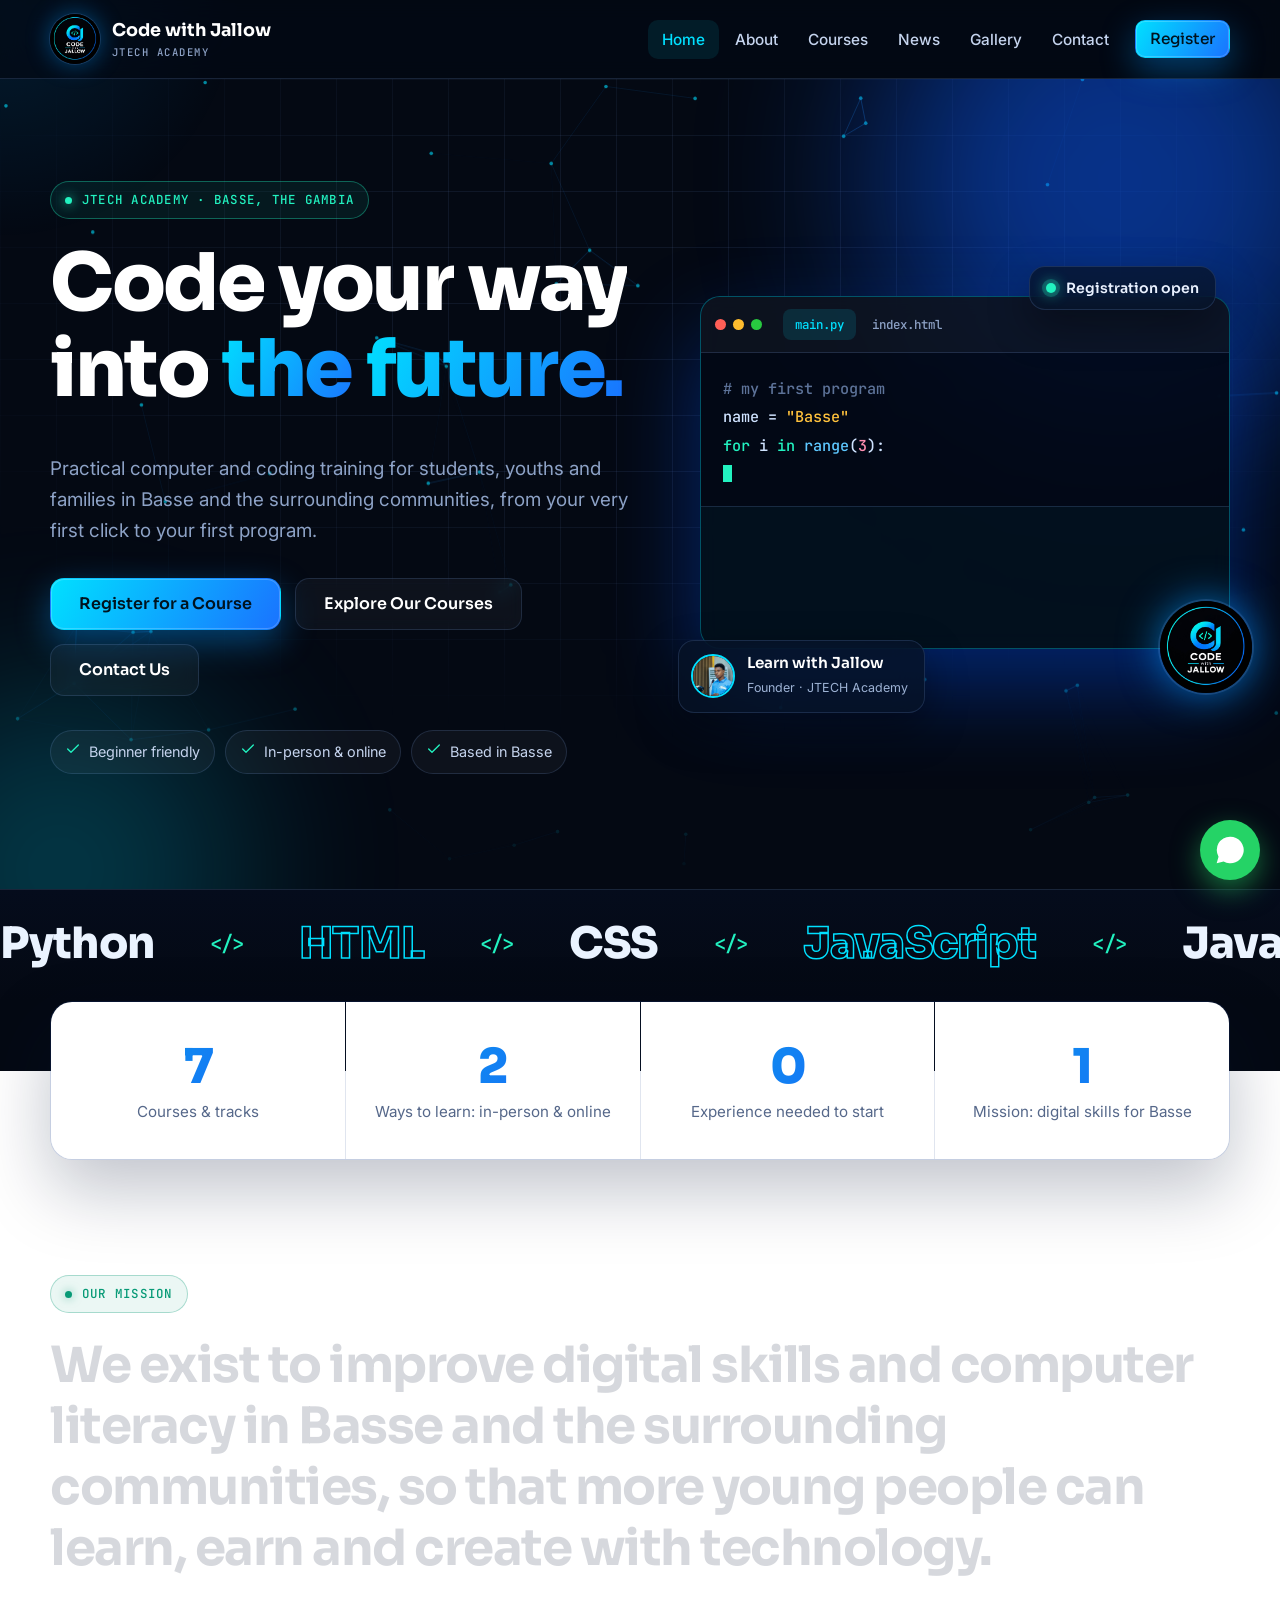
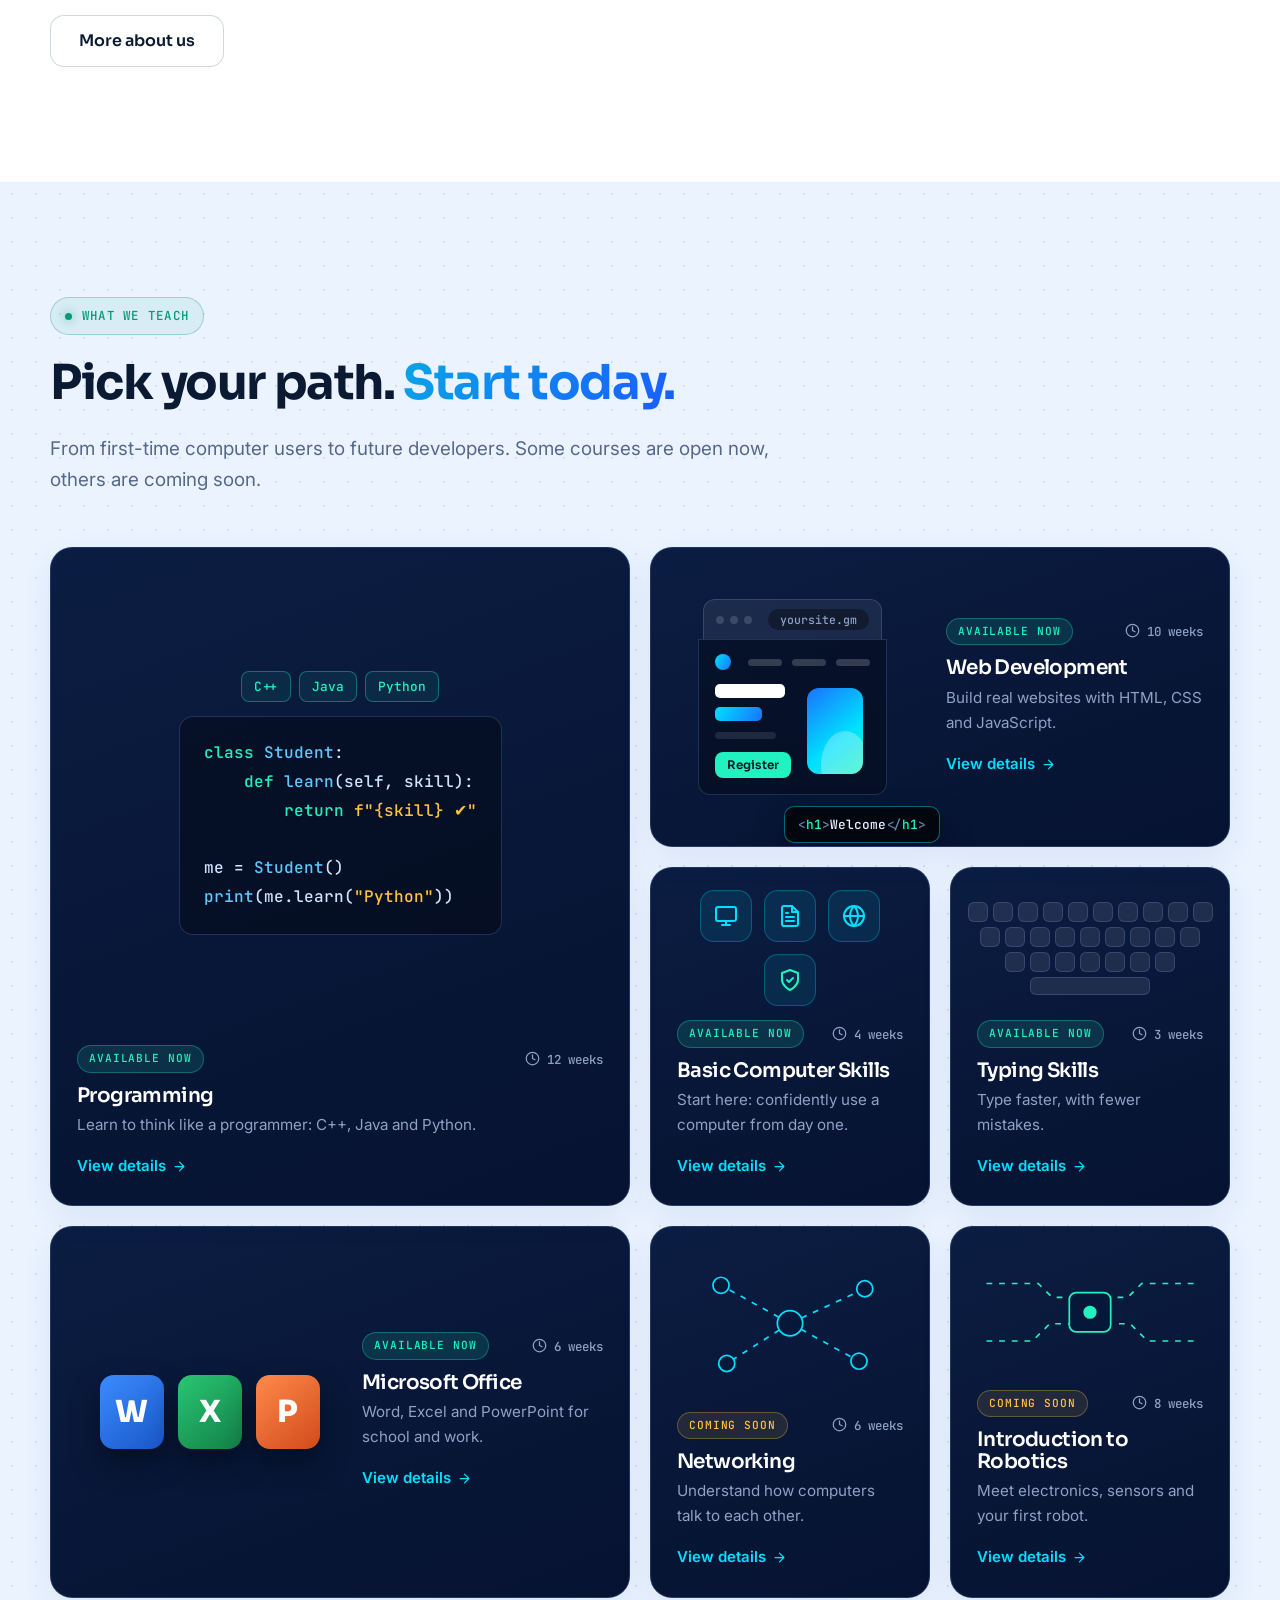
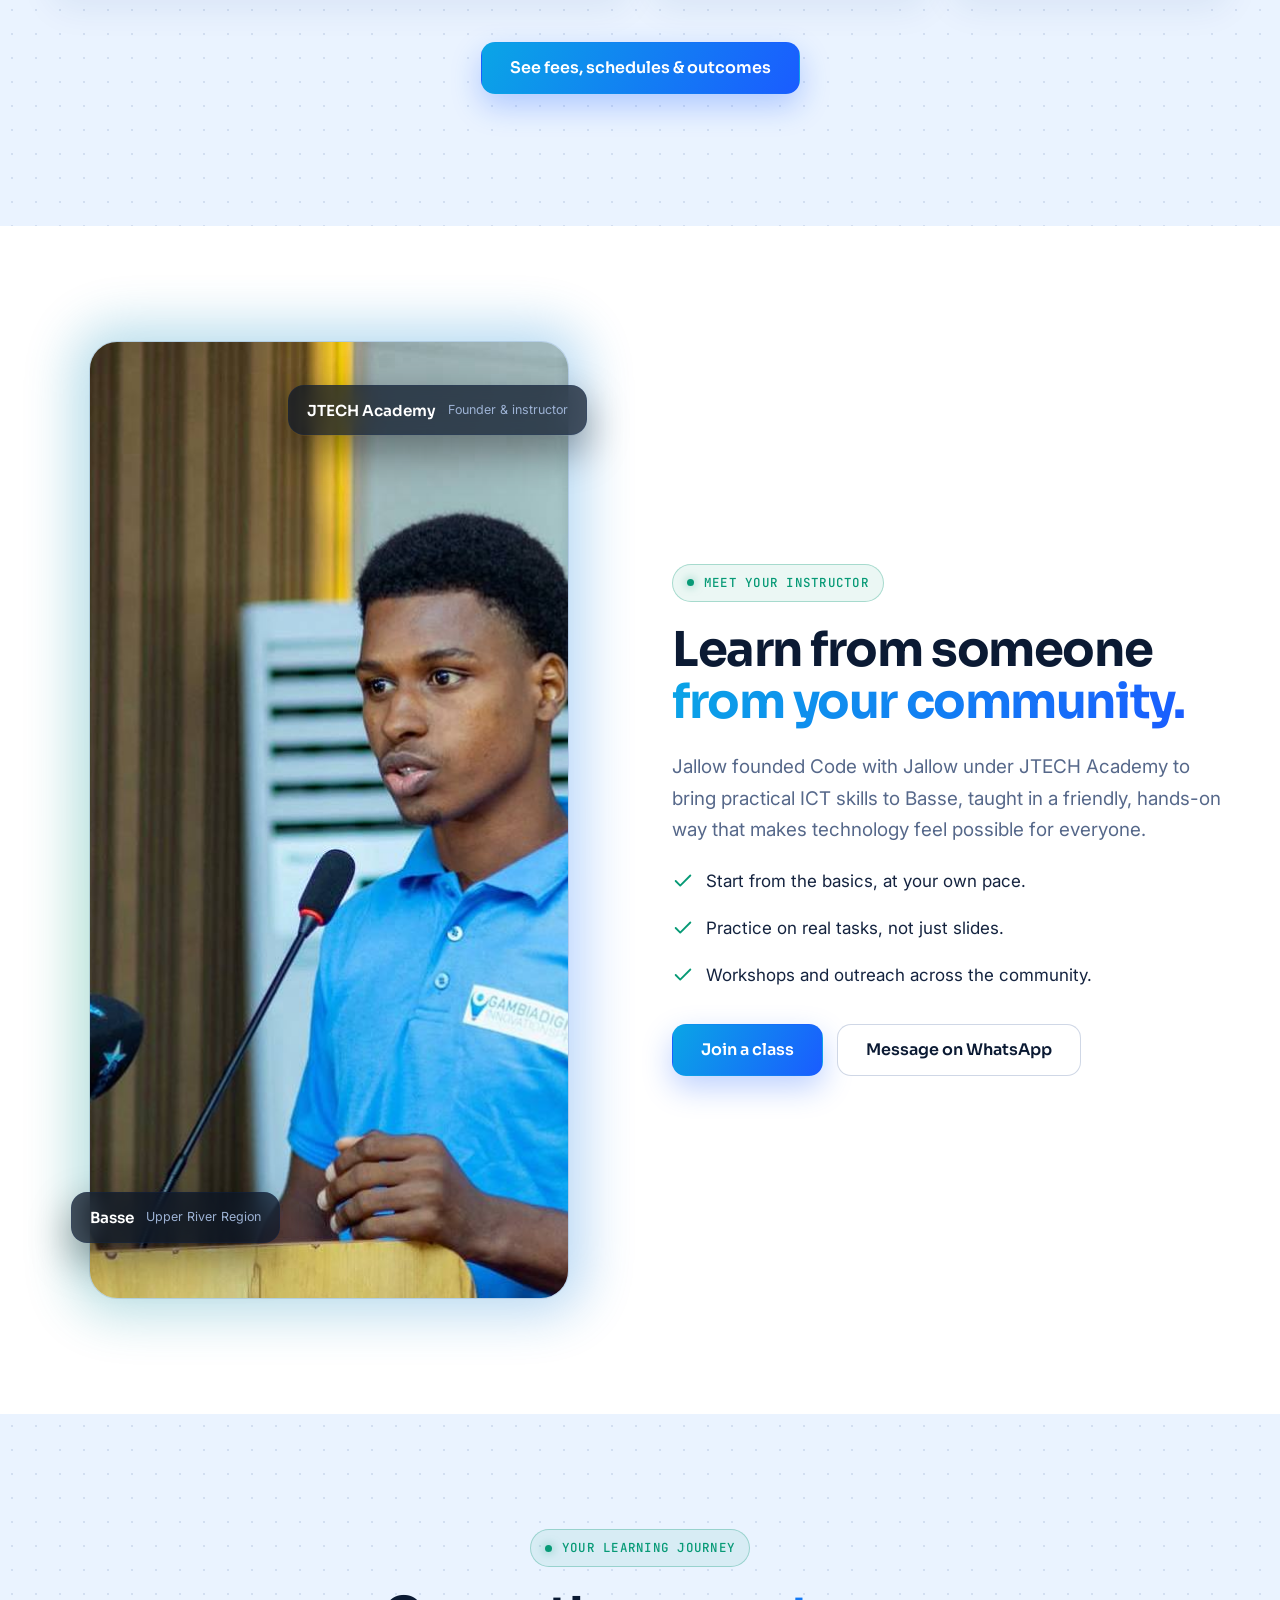
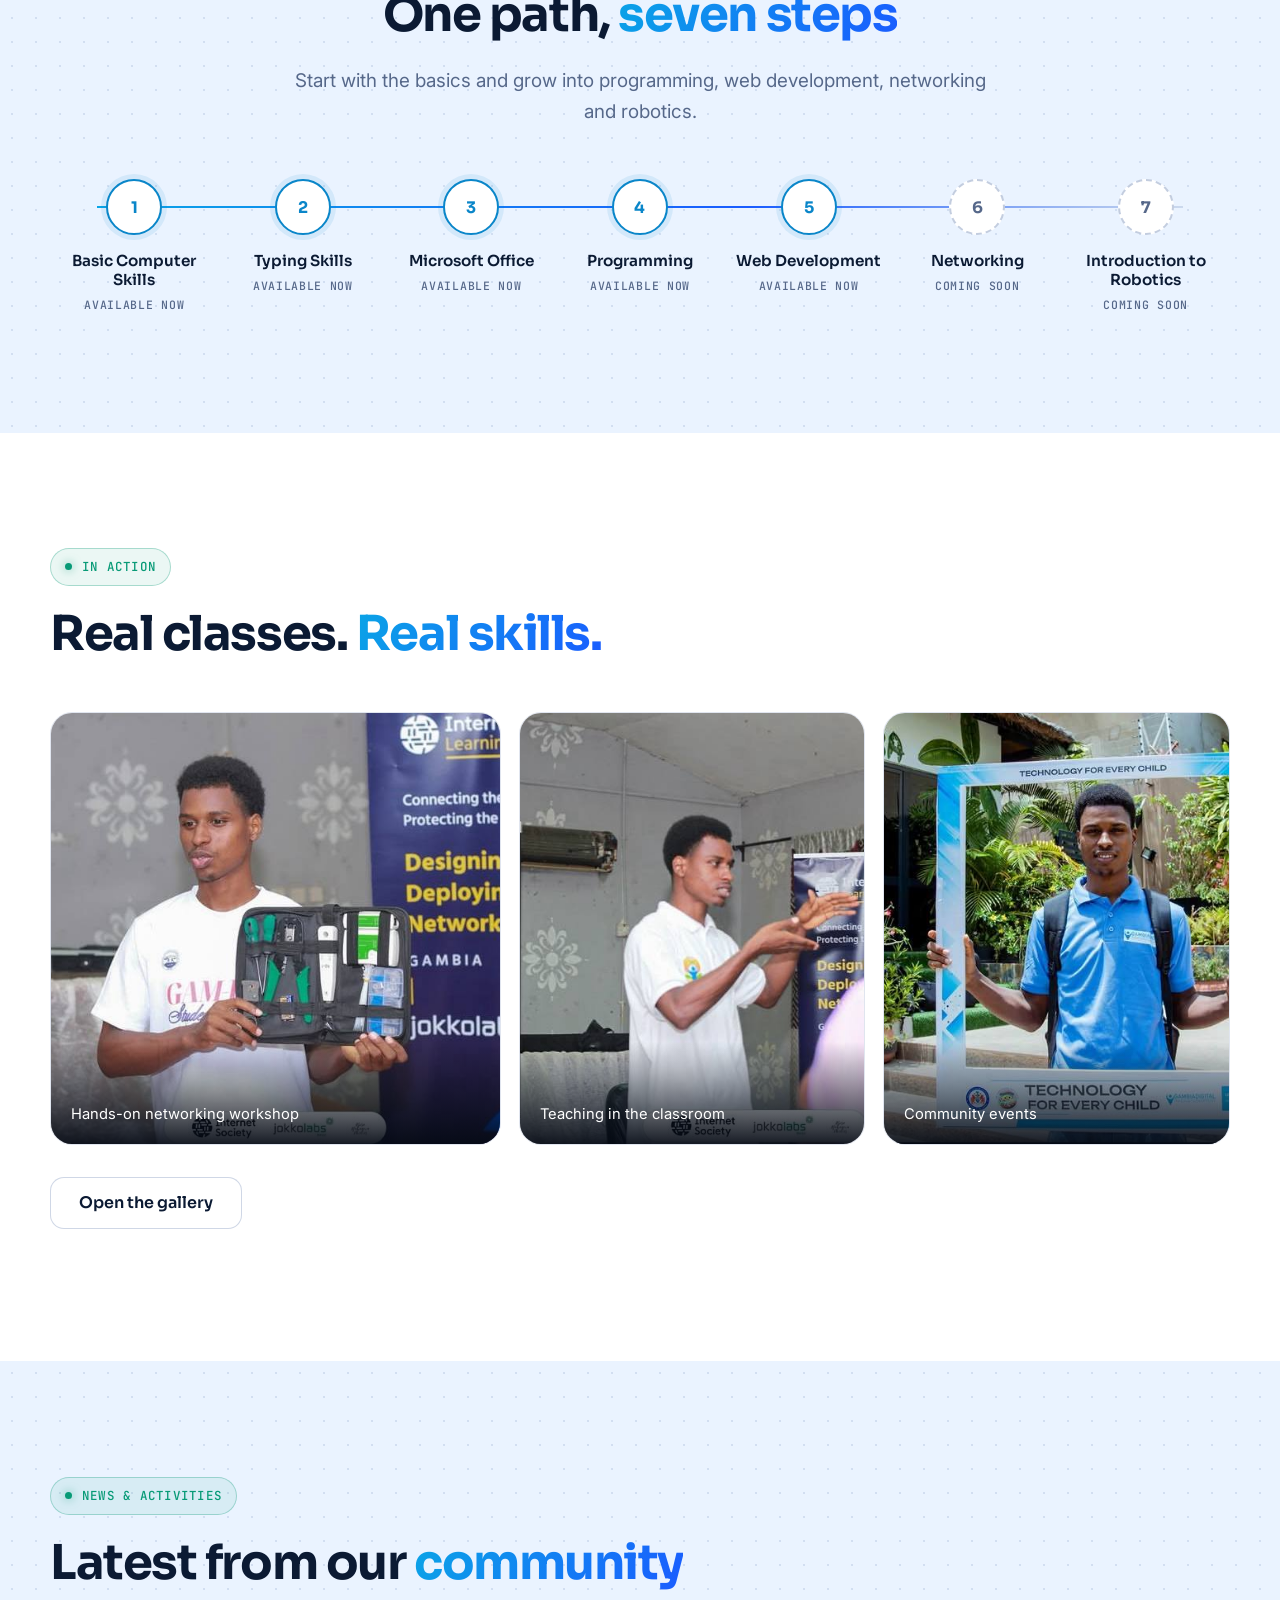
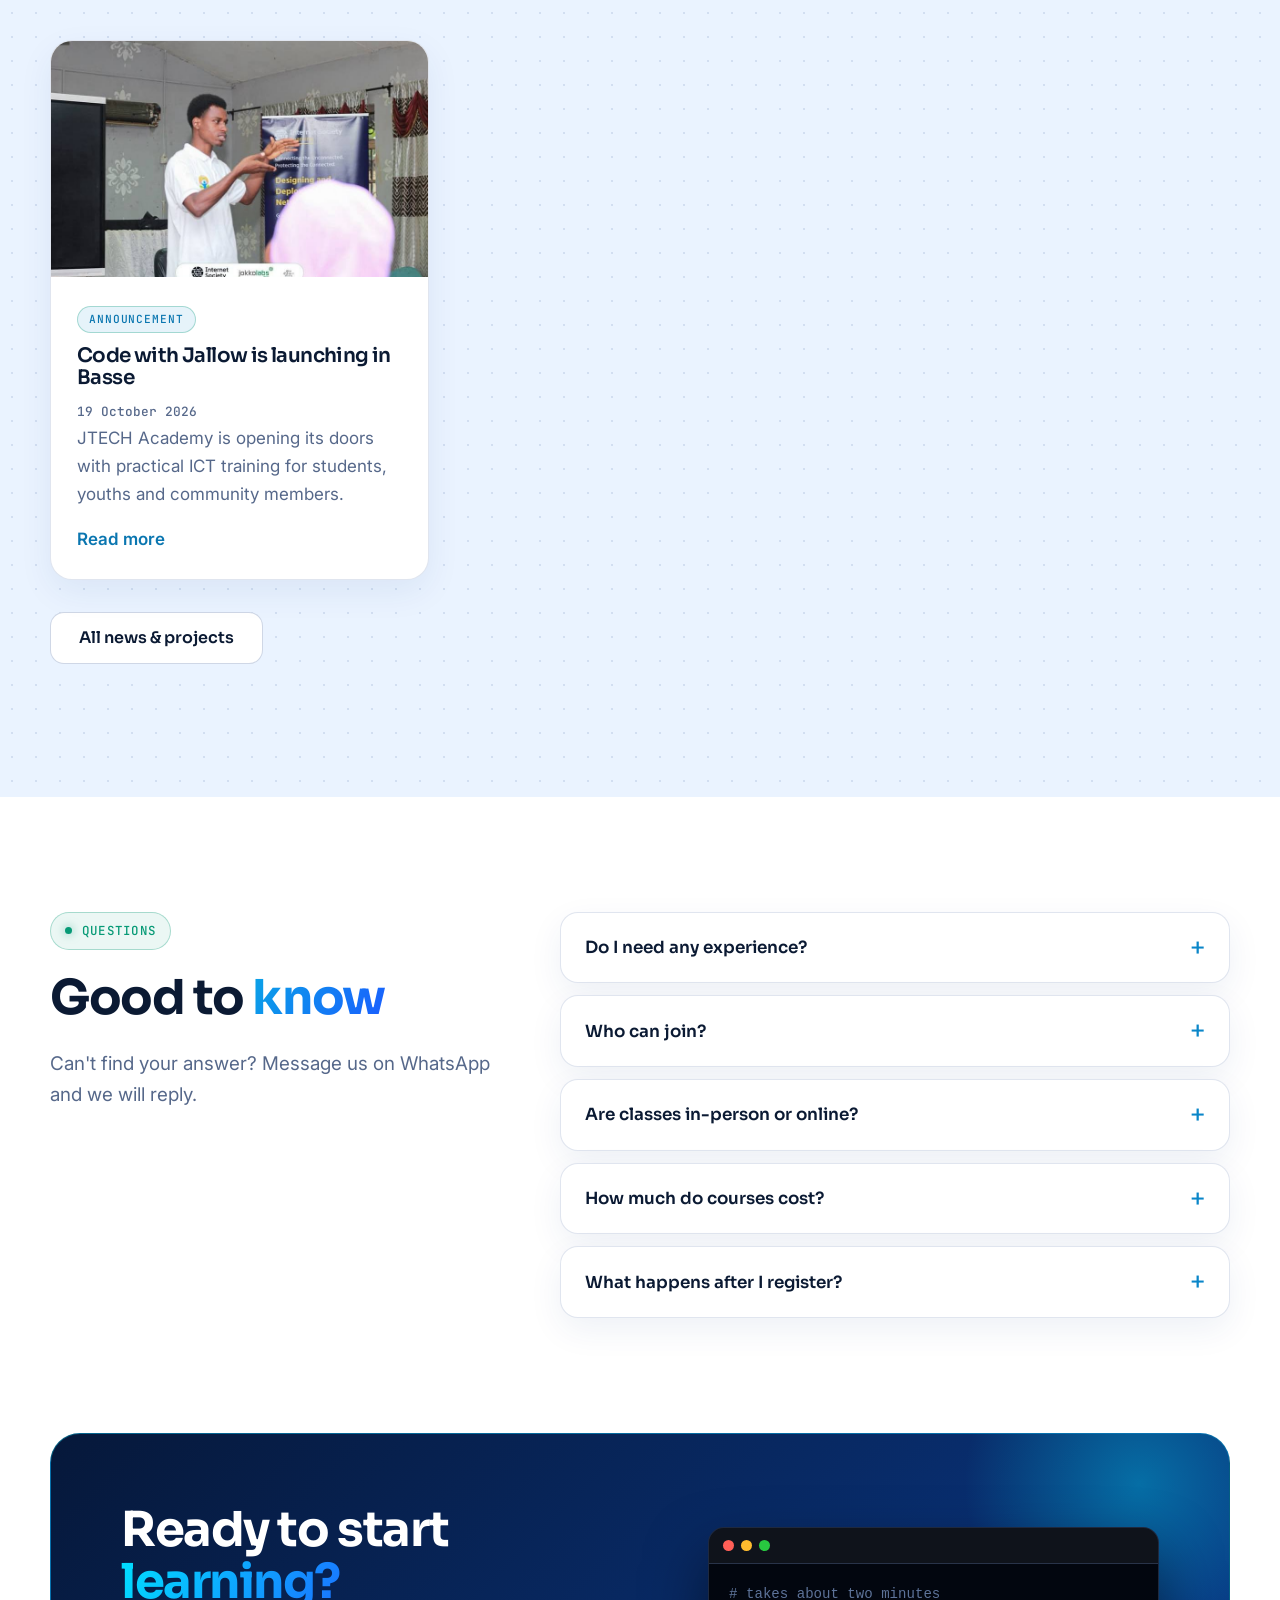
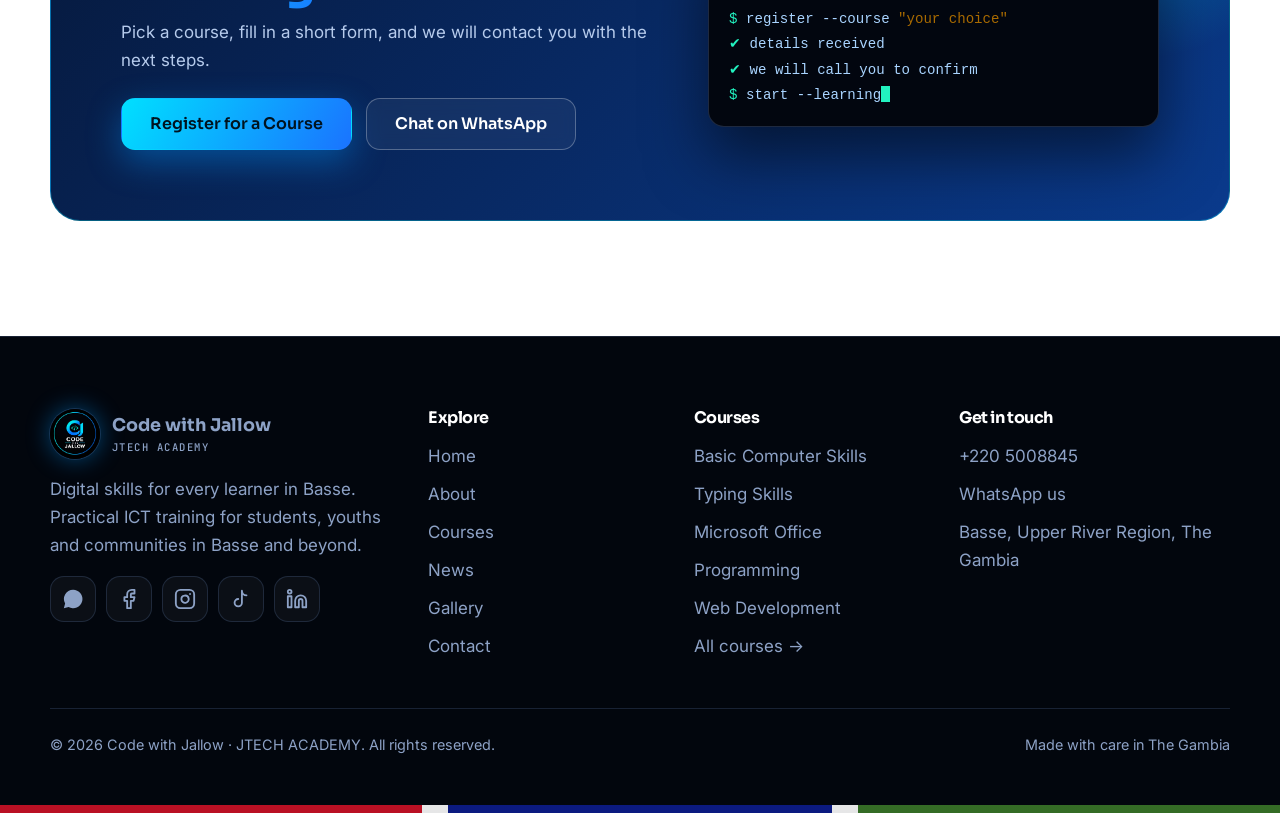
==== commit 565077b0: "Add founder section, LinkedIn link, and align registration form with Google Form Co-Authored-By: Cla" ====
--- a/index.html
+++ b/index.html
@@ -174,7 +174,7 @@
         </div>
         <div class="faq">
           <details><summary>Do I need any experience?</summary><p>No. Our beginner courses start from the very basics, and you can move on to programming and web development when you are ready.</p></details>
-          <details><summary>Who can join?</summary><p>Students, youths and adults from Basse and the surrounding communities. Fill in the registration form with your age and school or occupation.</p></details>
+          <details><summary>Who can join?</summary><p>Students, youths and adults from Basse and the surrounding communities. Fill in the short registration form to get started.</p></details>
           <details><summary>Are classes in-person or online?</summary><p>Classes are mainly in-person in Basse. Some courses, such as Programming and Web Development, also offer an online option. Each course page shows its learning mode.</p></details>
           <details><summary>How much do courses cost?</summary><p>Each course page has a fee section. Fees are being finalised, so contact us to confirm the current price before you register.</p></details>
           <details><summary>What happens after I register?</summary><p>You will see a confirmation message straight away, and we will contact you by phone to confirm your place, schedule and fee.</p></details>
--- a/css/style.css
+++ b/css/style.css
@@ -663,3 +663,33 @@
   .btn { padding: 16px 22px; }
   .section { padding: 56px 0; }
 }
+
+/* ===== Founder section ===== */
+.section.founder {
+  --head: #fff; --muted: #8da2c6; --line: rgba(140,180,255,.2); --text: #e9f1ff; --body-text: #c5d4ee;
+  --cyan: #00e0ff; --mint: #22f2c0; --grad: linear-gradient(120deg, #00e0ff, #1a73ff);
+  color-scheme: dark; color: var(--text); overflow: hidden;
+  background: radial-gradient(900px 500px at 85% 10%, rgba(26,115,255,.35), transparent 60%), linear-gradient(160deg, #06183a, #040913);
+}
+.section.founder .eyebrow { background: rgba(34,242,192,.07); border-color: rgba(34,242,192,.35); }
+.section.founder .eyebrow::before { box-shadow: 0 0 12px var(--mint); }
+.section.founder .btn-primary { color: #00131f; box-shadow: 0 12px 34px rgba(0,150,255,.4); }
+.section.founder .portrait .ring { opacity: .45; }
+.founder-grid { display: grid; grid-template-columns: .85fr 1.15fr; gap: clamp(40px, 7vw, 96px); align-items: center; }
+.founder-grid h2 { margin-bottom: 6px; }
+.founder-grid .role { font: 500 .85rem var(--font-mono); letter-spacing: .08em; text-transform: uppercase; color: var(--mint); margin-bottom: 24px; }
+.founder-grid p:not(.role) { color: var(--body-text); font-size: 1.08rem; max-width: 56ch; }
+.founder-grid .btn { margin-top: 12px; }
+.portrait .glass { display: flex; align-items: center; gap: 12px; white-space: nowrap; }
+.portrait .glass > svg { width: 26px; height: 26px; color: var(--cyan); flex: none; }
+.section.founder .portrait > img { aspect-ratio: 4/5; object-position: 52% 20%; }
+@media (max-width: 1020px) { .founder-grid { grid-template-columns: 1fr; } .portrait { max-width: 420px; } }
+@media (max-width: 620px) { .portrait .glass { padding: 10px 14px; } .portrait .tag-a { bottom: -18px; } .portrait .tag-b { top: 14px; } .founder-grid { gap: 52px; } }
+
+/* registration option lists */
+.option-list { display: grid; gap: 10px; }
+.option-list.cols { grid-template-columns: repeat(2, 1fr); }
+.option-list label { display: flex; align-items: center; gap: 12px; font-weight: 500; padding: 13px 16px; border: 1px solid var(--line); border-radius: 12px; cursor: pointer; background: var(--input-bg); }
+.option-list input { width: 20px; flex: none; accent-color: var(--cyan); }
+.option-list label:has(input:checked) { border-color: var(--cyan); background: rgba(10,134,201,.1); }
+@media (max-width: 620px) { .option-list.cols { grid-template-columns: 1fr; } }
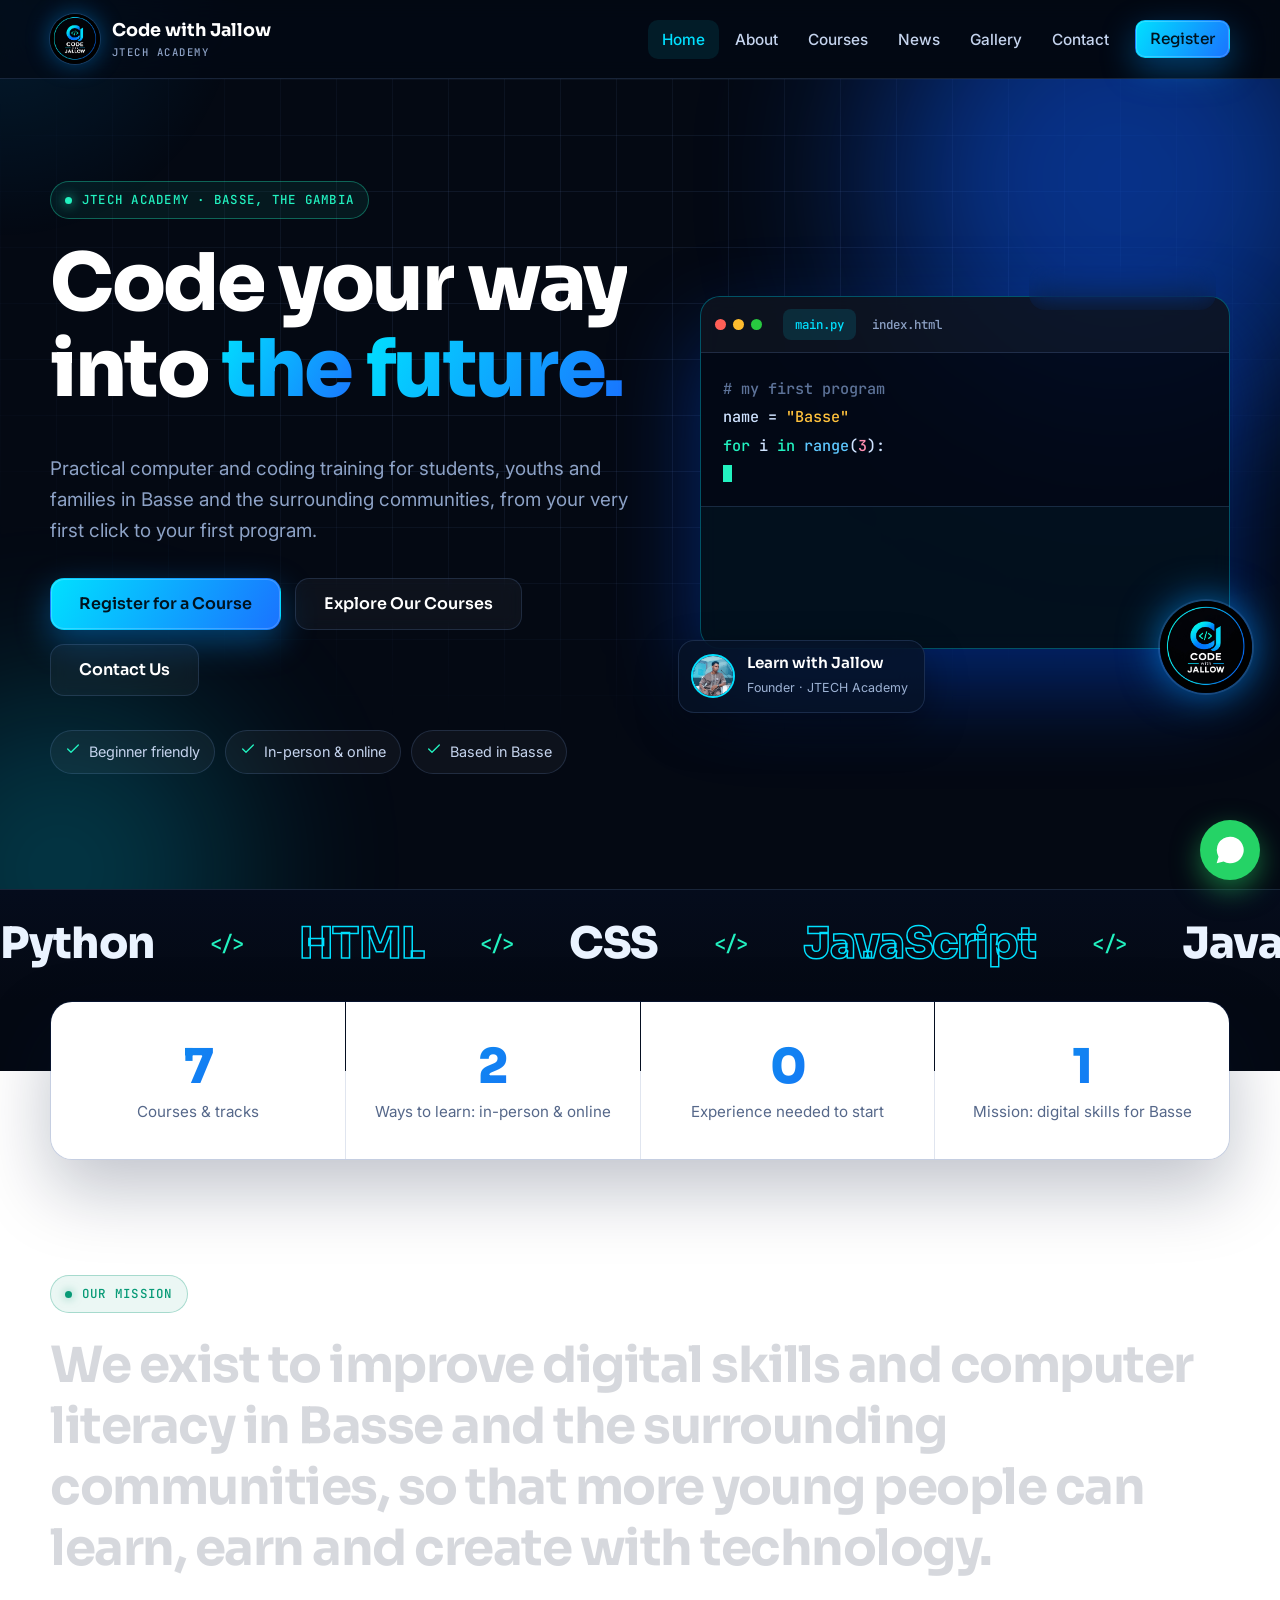
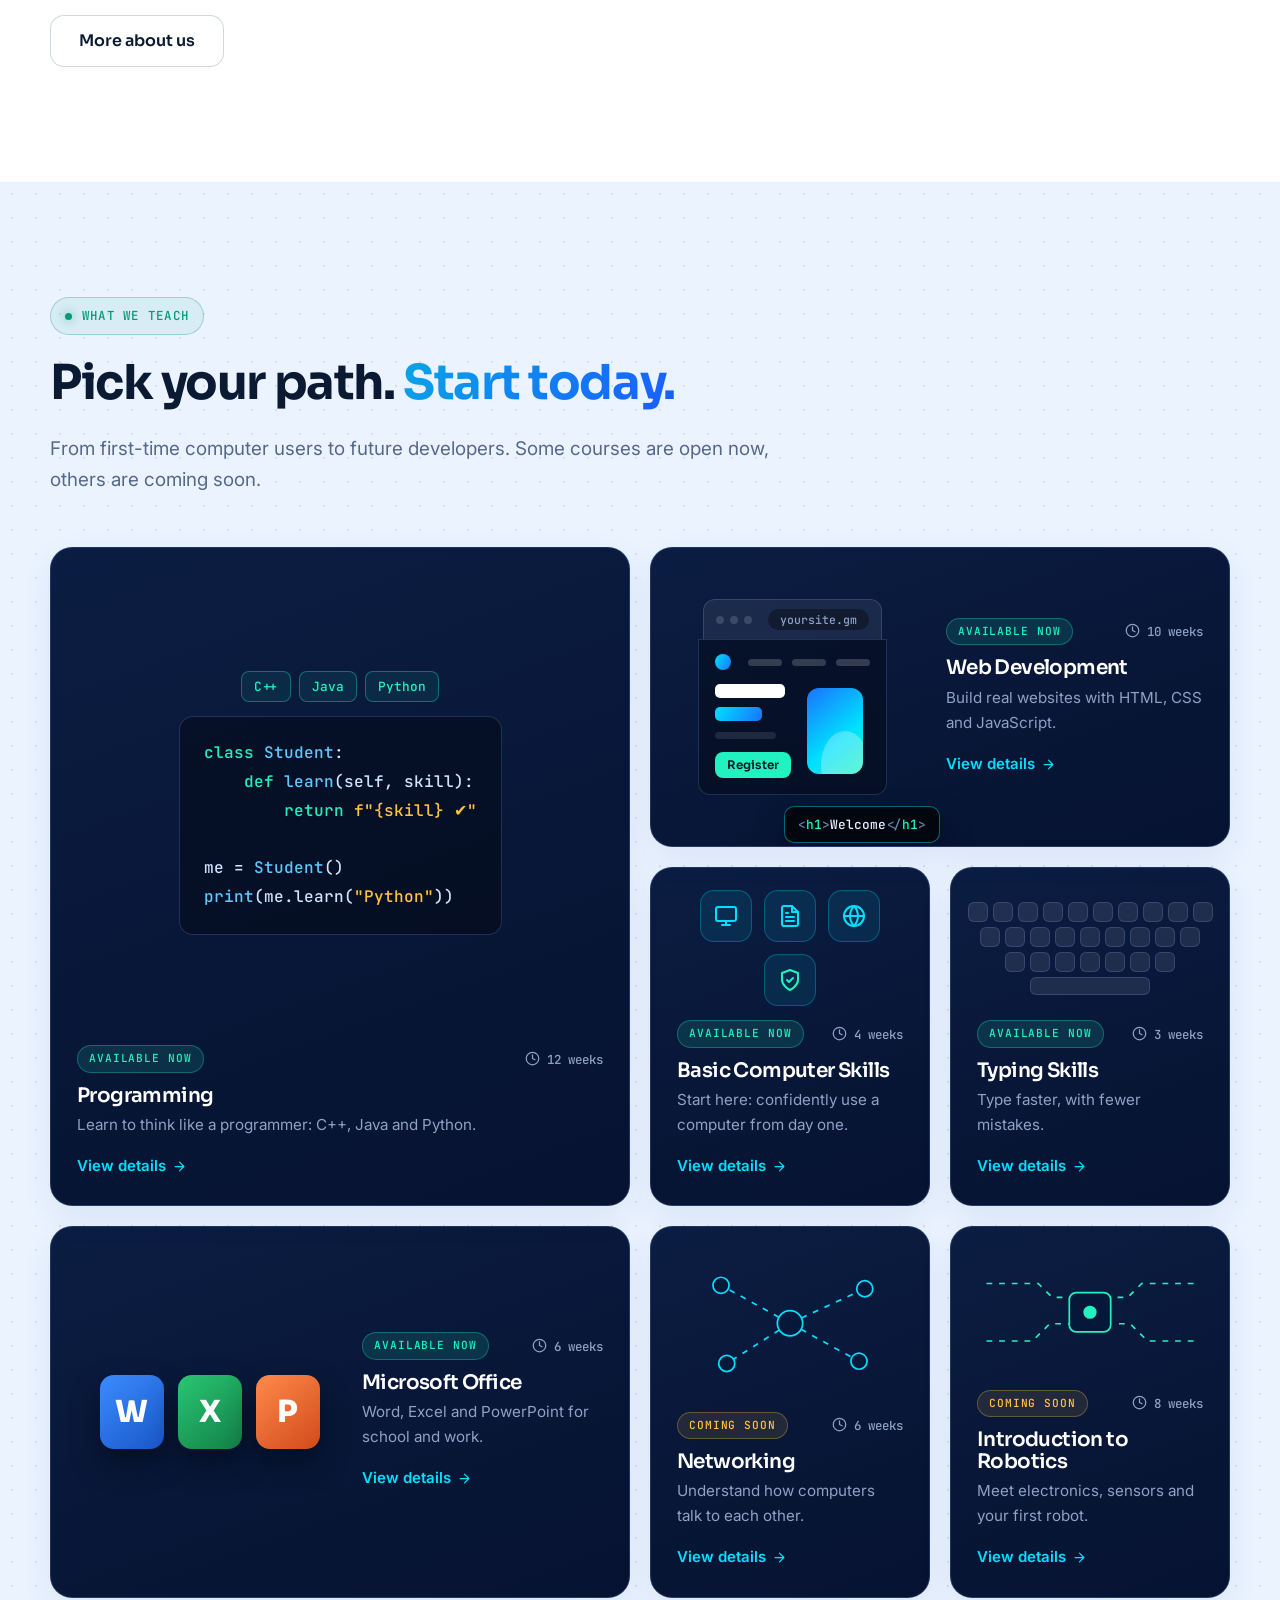
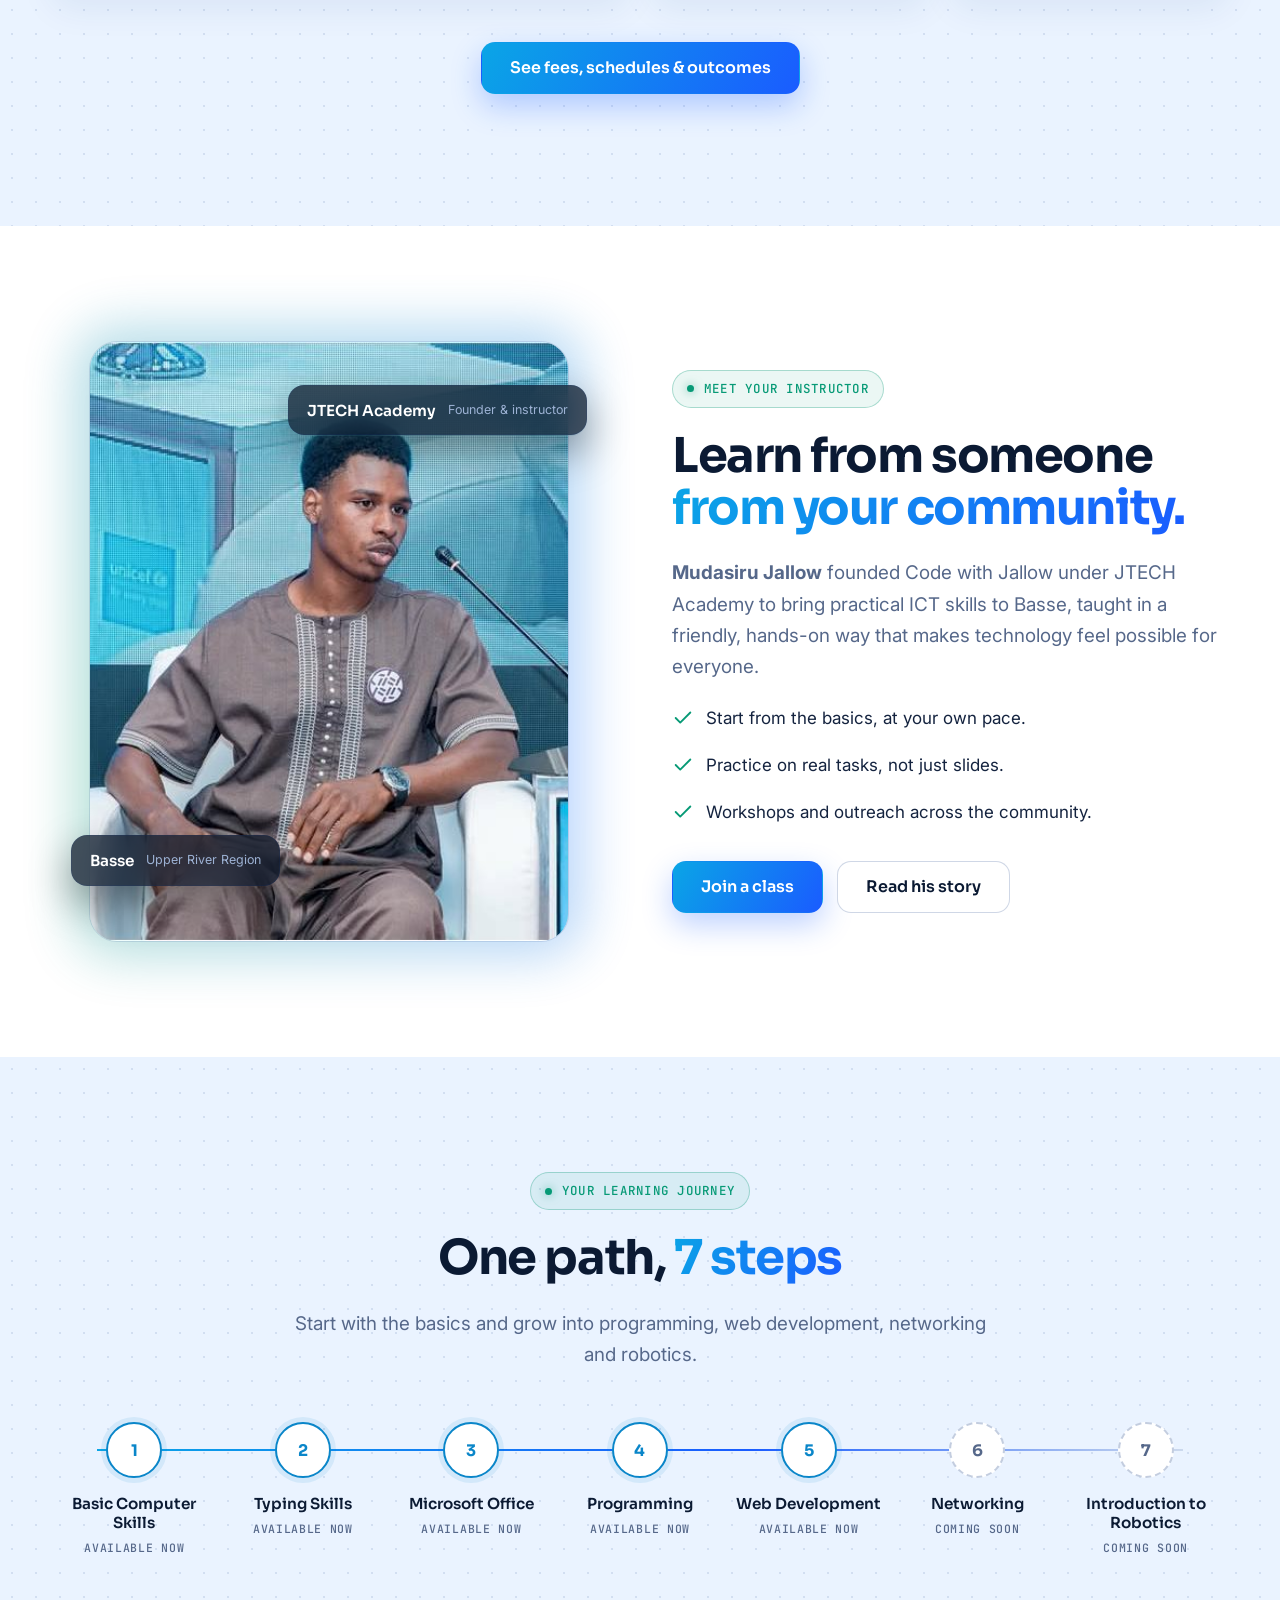
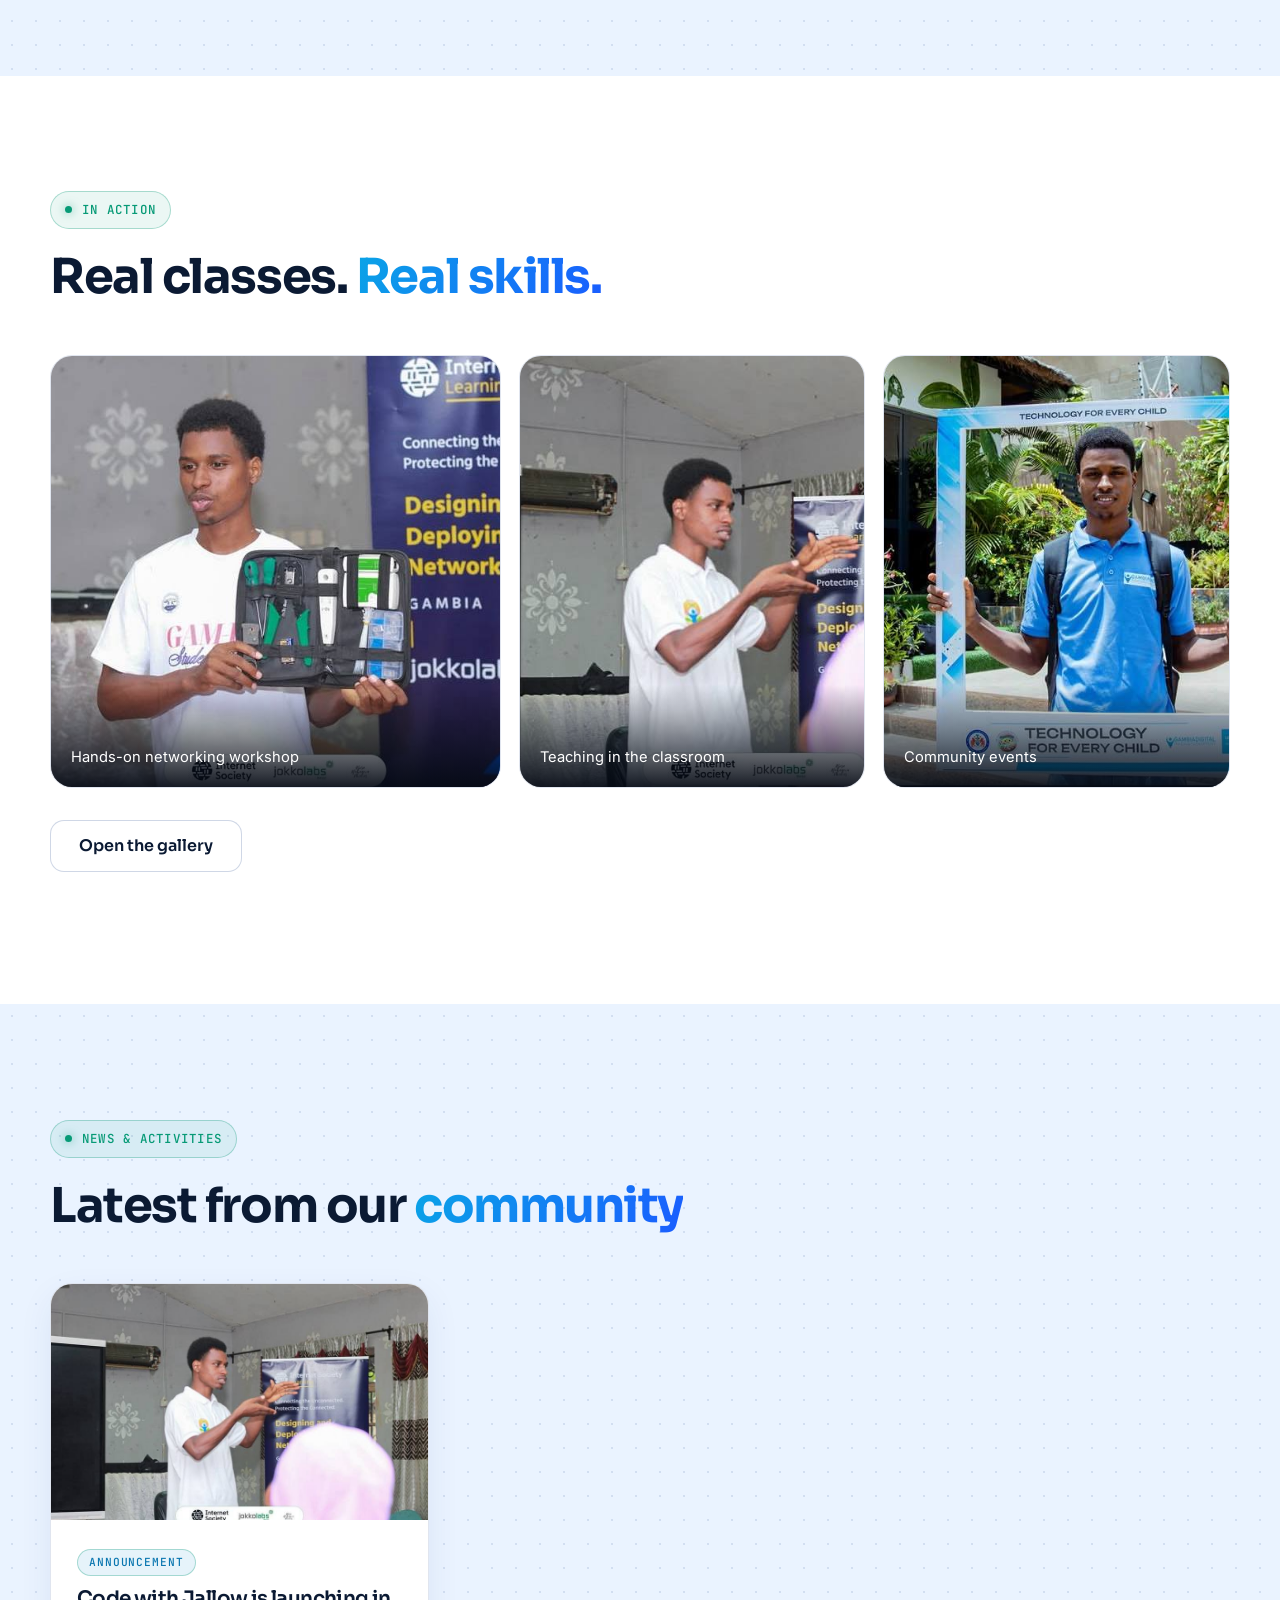
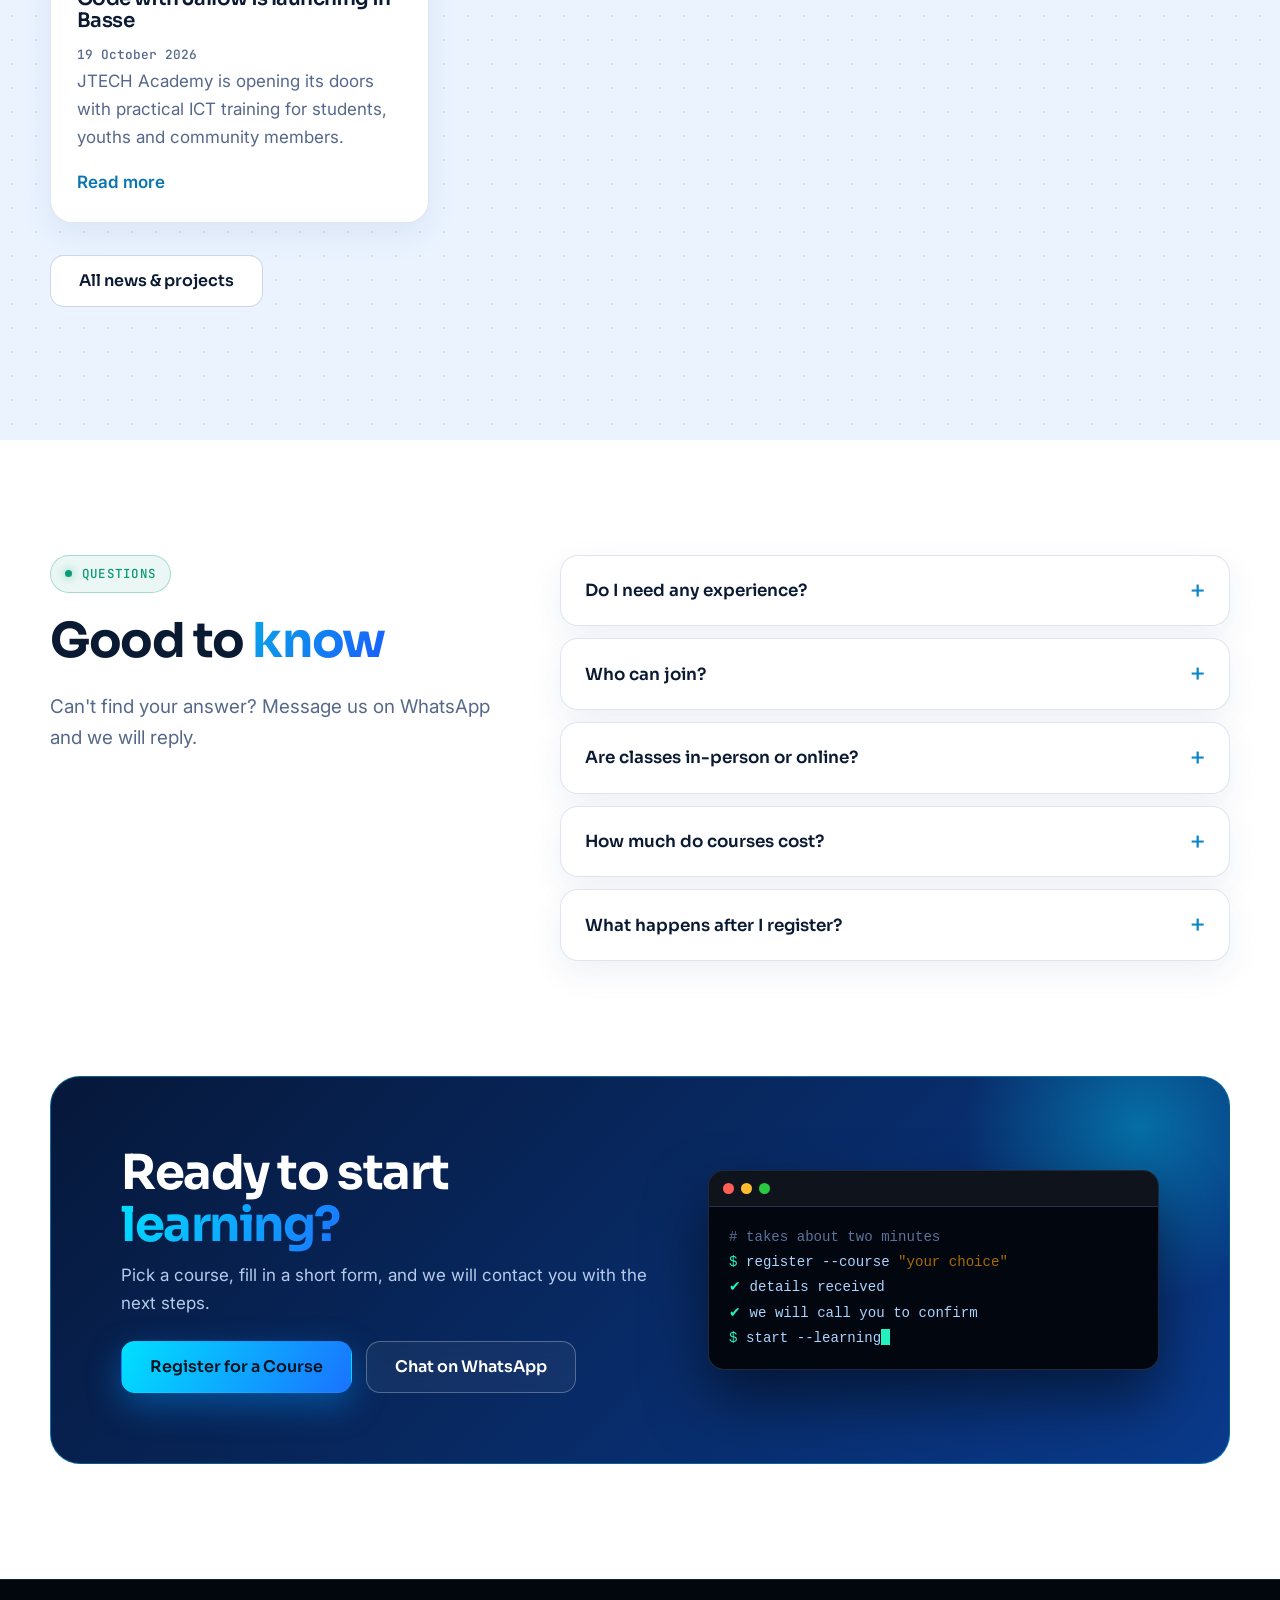
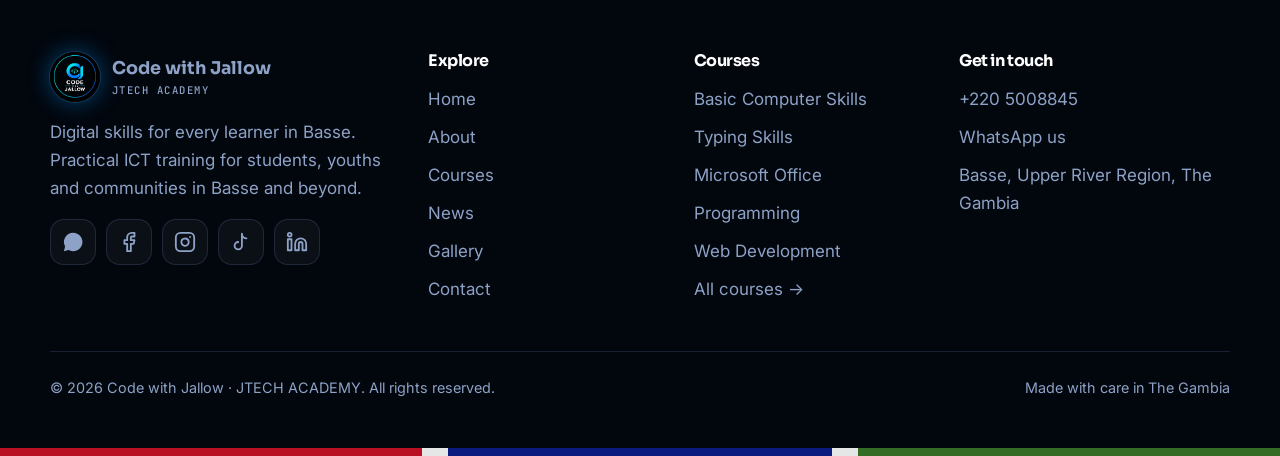
==== commit c9fe95df: "Polish: data-driven founder on home, course counts, pre-ticked interests, smaller photo, README guid" ====
--- a/index.html
+++ b/index.html
@@ -55,7 +55,7 @@
             <div class="ide-out" id="ide-out" aria-live="off"></div>
           </div>
           <div class="glass chip-live"><span class="dot"></span>Registration open</div>
-          <div class="glass chip-teacher"><img src="images/jallow-speaking.jpg" alt="" width="44" height="44"><div><strong>Learn with Jallow</strong><small>Founder · JTECH Academy</small></div></div>
+          <div class="glass chip-teacher"><img data-founder-photo src="images/founder.jpg" alt="" width="44" height="44"><div><strong>Learn with Jallow</strong><small>Founder · JTECH Academy</small></div></div>
           <img class="badge-logo" src="images/logo.jpg" alt="Code with Jallow logo" width="92" height="92">
         </div>
       </div>
@@ -68,7 +68,7 @@
     <section class="section" style="padding-bottom:0">
       <div class="container">
         <div class="stats-grid">
-          <div class="stat"><strong data-count="7">7</strong><span>Courses &amp; tracks</span></div>
+          <div class="stat"><strong data-course-count data-count="7">7</strong><span>Courses &amp; tracks</span></div>
           <div class="stat"><strong data-count="2">2</strong><span>Ways to learn: in-person &amp; online</span></div>
           <div class="stat"><strong data-count="0">0</strong><span>Experience needed to start</span></div>
           <div class="stat"><strong data-count="1">1</strong><span>Mission: digital skills for Basse</span></div>
@@ -103,14 +103,14 @@
       <div class="container split">
         <div class="portrait reveal">
           <div class="ring"></div>
-          <img src="images/jallow-speaking.jpg" alt="Jallow speaking at a digital innovation event" loading="lazy" width="828" height="958">
+          <img data-founder-photo src="images/founder.jpg" alt="" loading="lazy" width="900" height="601">
           <div class="glass tag-a"><strong>Basse</strong><small>Upper River Region</small></div>
           <div class="glass tag-b"><strong>JTECH Academy</strong><small>Founder &amp; instructor</small></div>
         </div>
         <div class="reveal">
           <span class="eyebrow">Meet your instructor</span>
           <h2>Learn from someone <span class="gtext">from your community.</span></h2>
-          <p class="lead">Jallow founded Code with Jallow under JTECH Academy to bring practical ICT skills to Basse, taught in a friendly, hands-on way that makes technology feel possible for everyone.</p>
+          <p class="lead"><strong data-founder-name>Mudasiru Jallow</strong> founded Code with Jallow under JTECH Academy to bring practical ICT skills to Basse, taught in a friendly, hands-on way that makes technology feel possible for everyone.</p>
           <ul class="checks">
             <li><span data-icon="check"></span>Start from the basics, at your own pace.</li>
             <li><span data-icon="check"></span>Practice on real tasks, not just slides.</li>
@@ -118,7 +118,7 @@
           </ul>
           <div class="btn-row">
             <a class="btn btn-primary" href="register.html">Join a class</a>
-            <a class="btn btn-ghost" data-wa="Hello Jallow! I would like to know more about your classes." href="#" target="_blank" rel="noopener">Message on WhatsApp</a>
+            <a class="btn btn-ghost" href="about.html#founder">Read his story</a>
           </div>
         </div>
       </div>
@@ -129,7 +129,7 @@
       <div class="container">
         <div class="section-head center">
           <span class="eyebrow">Your learning journey</span>
-          <h2>One path, <span class="gtext">seven steps</span></h2>
+          <h2>One path, <span class="gtext"><span data-course-count>7</span> steps</span></h2>
           <p class="lead">Start with the basics and grow into programming, web development, networking and robotics.</p>
         </div>
         <ol class="roadmap" id="roadmap"></ol>
--- a/css/style.css
+++ b/css/style.css
@@ -476,7 +476,7 @@
 
 /* portrait */
 .portrait { position: relative; max-width: 480px; margin-inline: auto; width: 100%; }
-.portrait > img { position: relative; border-radius: 28px; width: 100%; aspect-ratio: 4/4.6; object-fit: cover; object-position: 50% 15%; border: 1px solid var(--line); z-index: 1; }
+.portrait > img { position: relative; border-radius: 28px; width: 100%; aspect-ratio: 4/4.6; object-fit: cover; object-position: 52% 20%; border: 1px solid var(--line); z-index: 1; }
 .portrait .ring { position: absolute; inset: -14px; border-radius: 40px; background: conic-gradient(from 0deg, var(--cyan), var(--blue), var(--mint), var(--cyan)); filter: blur(26px); opacity: .45; animation: spin 14s linear infinite; }
 @keyframes spin { to { transform: rotate(360deg); } }
 @media (prefers-reduced-motion: reduce) { .portrait .ring { animation: none; } }
@@ -693,3 +693,4 @@
 .option-list input { width: 20px; flex: none; accent-color: var(--cyan); }
 .option-list label:has(input:checked) { border-color: var(--cyan); background: rgba(10,134,201,.1); }
 @media (max-width: 620px) { .option-list.cols { grid-template-columns: 1fr; } }
+.section.founder { scroll-margin-top: 78px; }
